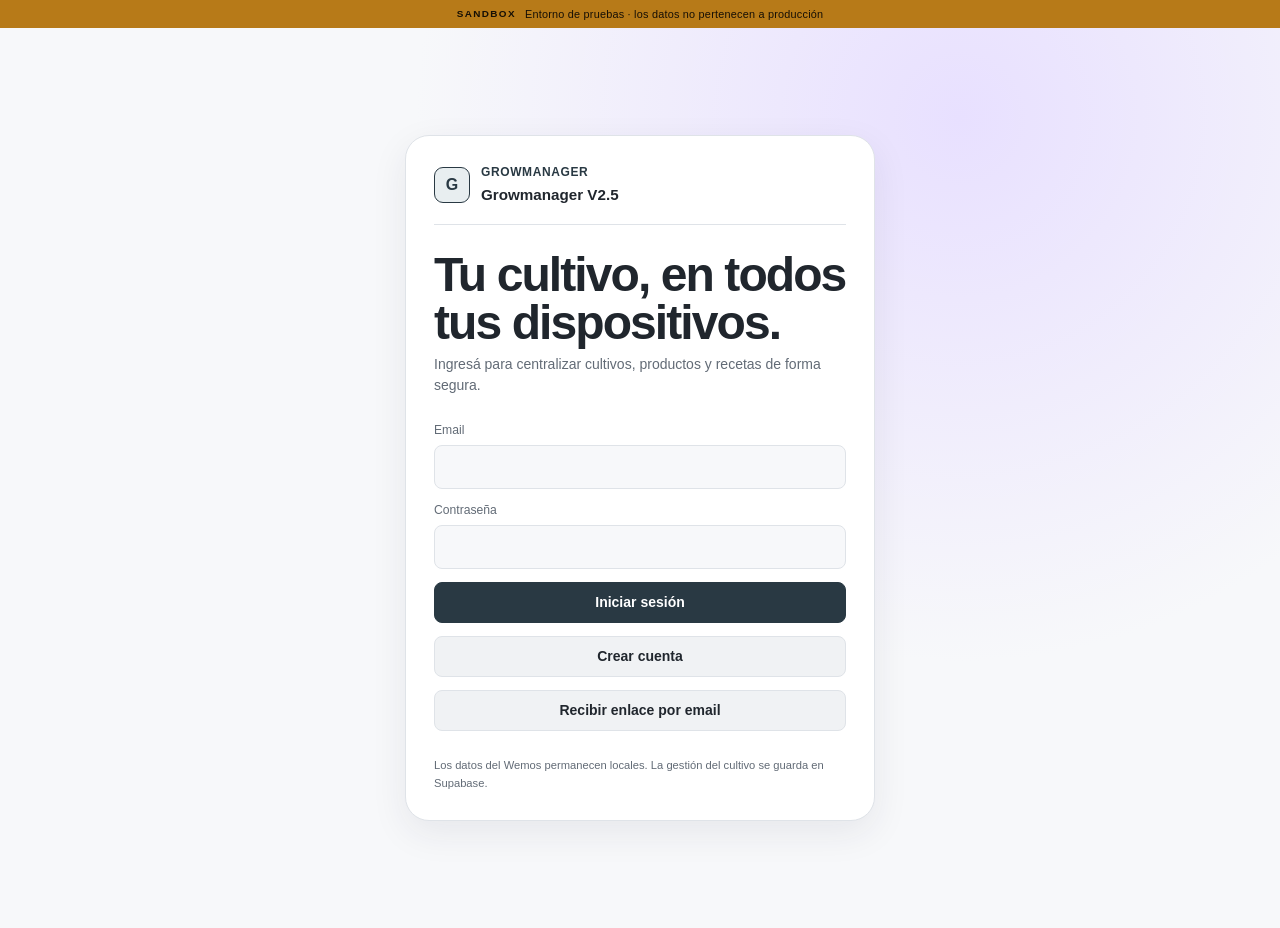
==== www/index.html @ aee85ada "Add daily registration, agenda periods and contextual history in sandbox" ====
<!doctype html>
<html lang="es">
<head>
<meta charset="UTF-8">
<meta name="viewport" content="width=device-width,initial-scale=1,viewport-fit=cover">
<meta name="theme-color" content="#F6F7F8">
<meta name="mobile-web-app-capable" content="yes">
<meta name="apple-mobile-web-app-capable" content="yes">
<link rel="manifest" href="manifest.webmanifest?v=20260928-app2">
<link rel="apple-touch-icon" href="assets/grow-agent-orb.png">
<title>Growmanager Sandbox · Pruebas</title>
<script src="sandbox-storage.js?v=1"></script>
<script>document.documentElement.dataset.theme=localStorage.getItem("growmanager.theme")||"light"</script>
<link rel="stylesheet" href="style.css?v=20260929-sandbox-ux1">
<link rel="stylesheet" href="ui-foundations.css?v=20260930-phase2">
</head>
<body>
<div class="sandbox-banner" role="status"><strong>SANDBOX</strong><span>Entorno de pruebas · los datos no pertenecen a producción</span></div>
<section id="authGate" class="auth-gate">
<div class="auth-card">
<div class="brand auth-brand">
<div class="brand-mark">G</div>
<div>
<p class="eyebrow">GROWMANAGER</p>
<h1>Growmanager V2.5</h1>
</div>
</div>
<div>
<h2>Tu cultivo, en todos tus dispositivos.</h2>
<p class="subtle">Ingresá para centralizar cultivos, productos y recetas de forma segura.</p>
</div>
<div id="authMessage" class="message">
</div>
<form id="authForm" class="auth-form">
<label>Email<input name="email" type="email" autocomplete="email" required>
</label>
<label>Contraseña<input name="password" type="password" minlength="6" autocomplete="current-password" required>
</label>
<button class="primary-button" type="submit" data-auth-action="login">Iniciar sesión</button>
<button class="secondary-button" type="submit" data-auth-action="register">Crear cuenta</button>
<button class="secondary-button" type="submit" formnovalidate data-auth-action="magic">Recibir enlace por email</button>
</form>
<p class="auth-note">Los datos del Wemos permanecen locales. La gestión del cultivo se guarda en Supabase.</p>
</div>
</section>
<div id="appLayout" class="app-layout" hidden>
<aside class="sidebar">
<div class="brand">
<div class="brand-mark">G</div>
<div>
<p class="eyebrow">GROWMANAGER</p>
<h1 id="brandName">Proyecto</h1>
</div>
</div>
<nav class="main-nav" aria-label="Secciones">
<p class="nav-separator">Tu cultivo</p>
<button class="nav-item active" data-view="dashboard">⌂ Hoy</button>
<button class="nav-item" data-view="cultivation">✦ Cultivos</button>
<button class="nav-item" data-view="agenda">▣ Agenda</button>
<button class="nav-item" data-view="recipes">◇ Recetas e insumos</button>
<button class="nav-item" data-view="operations">≡ Bitácora</button>
<button class="nav-item" data-view="assistant">✦ Asistente IA</button>
<p class="nav-separator">Dispositivos</p>
<button class="nav-item" data-view="control">◉ Control</button>
<p class="nav-separator">Proyecto</p>
<button id="openProjectHubNav" class="nav-item" type="button">◇ Mis proyectos</button>
<button class="nav-item" data-view="team">◎ Proyectos y miembros</button>
</nav>
<div id="cloudAccount" class="cloud-account" hidden>
<label class="workspace-picker">Proyecto<select id="workspaceSelect" aria-label="Proyecto activo">
</select>
<small id="workspaceRole">
</small>
</label>
<button id="openProjectHub" class="secondary-button compact project-hub-button" type="button">Ver mis proyectos</button>
<span id="cloudSyncStatus" class="cloud-sync">Nube conectada</span>
<small id="cloudEmail">
</small>
<div>
<button id="themeToggle" class="icon-button theme-toggle" type="button" aria-label="Activar tema claro" title="Cambiar tema">☀</button>
<button id="cloudRefresh" class="text-button" type="button">Actualizar</button>
<button id="signOutButton" class="text-button" type="button">Salir</button>
</div>
</div>
<div id="connectionBadge" class="status-badge">
<span class="status-dot">
</span>
<span id="connectionText">Conectando…</span>
</div>
</aside>
<div class="content-shell">
<header class="mobile-header">
<div class="brand">
<div class="brand-mark">G</div>
<div>
<strong id="mobileBrandName">Growmanager</strong>
<small id="mobileCloudStatus" class="mobile-cloud">Nube conectada</small>
</div>
</div>
<button id="themeToggleMobile" class="icon-button theme-mobile" type="button" aria-label="Cambiar tema">☀</button>
<div id="mobileStatus" class="mini-status">
<span class="status-dot">
</span>
<span>Conectando</span>
</div>
</header>
<div class="mobile-project-bar"><label>Proyecto<select id="mobileWorkspaceSelect" aria-label="Proyecto activo"></select></label><button id="mobileCloudRefresh" class="icon-button" type="button" aria-label="Actualizar proyectos" title="Actualizar">↻</button><button id="mobileSignOutButton" class="icon-button" type="button" aria-label="Cerrar sesión" title="Salir">↪</button></div>
<main>
<section class="view active today-view" data-view-panel="dashboard">
<div class="page-heading today-heading"><div><p id="dashboardProjectName" class="project-subtitle">Proyecto</p><h2>Hoy</h2><p id="todayDate" class="subtle"></p></div><button class="primary-button" type="button" data-open-register>+ Registrar</button></div>
<button id="customizeDashboard" class="text-button" type="button">Personalizar Hoy</button>
<div id="todayLoadMessage" class="message" role="status"></div>
<section id="todayAttention" class="today-attention" aria-label="Requiere atención" hidden></section>
<section id="appUpdatePanel" class="panel app-update-panel" hidden><div class="app-update-icon">↥</div><div><strong id="appUpdateTitle">Actualización disponible</strong><p id="appUpdateText">Hay una nueva versión de Growmanager.</p></div><button id="downloadAppUpdate" class="primary-button compact" type="button">Actualizar app</button></section><div id="appUpdateMessage" class="message"></div>
<div class="today-layout">
<section class="today-section today-next" data-dashboard-widget="agenda"><div class="section-heading"><h3>Próximo</h3><button class="text-button" data-view="agenda">Ver agenda →</button></div><div id="dashboardAgenda" class="today-list"><p class="field-help">Cargando próximos eventos…</p></div></section>
<section class="today-section today-crops" data-dashboard-widget="cultivations"><div class="section-heading"><h3>Cultivos y tandas</h3><button class="text-button" data-view="cultivation">Ver todos →</button></div><div id="dashboardCultivations" class="today-crop-list"><p class="field-help">Cargando tandas…</p></div></section>
<section class="today-section today-environment" data-dashboard-widget="environment"><div class="section-heading"><h3>Ambiente</h3><button class="text-button" data-view="control">Ver dispositivo →</button></div><p id="todayEnvironmentStatus" class="subtle">Buscando el dispositivo local…</p><div class="metrics-grid">
<button class="metric-card metric-history-button temperature" type="button" data-environment-metric="temperature" aria-label="Ver histórico de temperatura de las últimas 24 horas"><div class="metric-icon">°</div><div><span>Temperatura</span><strong id="temperature">—</strong><small>°C</small></div></button>
<button class="metric-card metric-history-button humidity" type="button" data-environment-metric="humidity" aria-label="Ver histórico de humedad de las últimas 24 horas"><div class="metric-icon">%</div><div><span>Humedad</span><strong id="humidity">—</strong><small>%</small></div></button></div><p class="field-help">Tocá una lectura para ver las últimas 24 horas.</p></section>
<section class="today-section today-recent" data-dashboard-widget="recent"><div class="section-heading"><h3>Actividad reciente</h3><button class="text-button" data-view="operations">Ver bitácora →</button></div><div id="todayRecent" class="today-list"><p class="field-help">Cargando actividad…</p></div></section>
<section id="dashboardSystemsPanel" class="today-section today-systems" data-dashboard-widget="systems"><div class="section-heading"><h3>Sistemas</h3><button class="text-button" data-view="control">Ver control →</button></div><div id="dashboardRelays" class="dashboard-systems"></div></section>
</div>
<details class="panel dashboard-collapse today-device-detail" data-dashboard-widget="telemetry"><summary><span><strong>Detalles del dispositivo y energía</strong><small>Conexión, diagnóstico y consumo estimado</small></span><span class="collapse-hint">Mostrar</span></summary><div class="collapse-body">
<p id="deviceSummary" class="subtle">Esperando datos del dispositivo local.</p><div class="last-update"><span>Última actualización</span><strong id="lastUpdate">Nunca</strong><small id="offlineSince"></small></div><p class="field-help">Firmware <span id="firmwareVersion">—</span></p>
<section id="sensorRecoveryPanel" class="sensor-recovery panel" hidden><div><strong id="sensorRecoveryTitle">El sensor no está respondiendo</strong><p id="sensorRecoveryText">Podés reiniciar el Wemos sin borrar su configuración.</p></div><button id="sensorRecoveryRestart" class="secondary-button" type="button" data-restart-device>Reiniciar Wemos</button></section>
<div class="device-grid"><div class="detail"><span>Hora del Wemos</span><strong id="deviceTime">—:—</strong><small id="timeSync">Sin datos</small></div><div class="detail"><span>Dirección IP</span><strong id="deviceIp">—</strong></div><div class="detail"><span>Señal Wi-Fi</span><strong id="rssi">—</strong><small id="signalQuality"></small></div><div class="detail"><span>Tiempo activo</span><strong id="uptime">—</strong></div><div class="detail"><span>Sensor de suelo</span><strong id="soilStatus">Deshabilitado</strong></div></div>
<div class="energy-compact-grid" data-dashboard-widget="energy"><div><span>Actual</span><strong id="dashPower">0 W</strong></div><div><span>Hoy</span><strong id="dashToday">0,00 kWh</strong></div><div><span>Costo hoy</span><strong id="dashCost">$ 0</strong></div></div><button class="text-button" data-view="energy">Ver detalle de energía →</button></div></details>
<dialog id="dashboardCustomizerDialog" class="app-dialog"><form method="dialog" class="dialog-form dashboard-customizer-form"><div class="dialog-heading"><div><p class="eyebrow">TU INICIO</p><h3>Elegí qué querés ver</h3></div><button class="icon-button" value="cancel" aria-label="Cerrar">×</button></div><p class="form-intro">Podés ocultar paneles para dejar a mano solo la información que usás.</p><div id="dashboardWidgetChoices" class="dashboard-widget-choices"></div><div class="form-actions split"><button id="dashboardRestoreDefaults" class="text-button" type="button">Restaurar</button><button class="primary-button" value="default">Listo</button></div></form></dialog>
</section>
<section class="view" data-view-panel="lot"><button class="text-button" data-view="cultivation">← Cultivos</button><div id="lotContextRoot"></div></section>
<section class="view" data-view-panel="cultivation">
<div class="page-heading">
<div>
<p class="eyebrow">GESTIÓN LOCAL-FIRST</p>
<h2>Cultivos</h2>
<p class="subtle">Tus cultivos, espacios y tandas en un mismo lugar.</p>
</div>
<nav class="hub-switch" aria-label="Universo cultivo"><button class="active" data-view="cultivation">Cultivos y lotes</button><button data-view="recipes">Recetas e insumos</button></nav>
</div>
<div id="cultivationRoot">
</div>
</section>
<section class="view" data-view-panel="agenda">
<div class="page-heading"><div><p class="eyebrow">PLANIFICACIÓN COLABORATIVA</p><h2>Agenda</h2><p class="subtle">Eventos y evolución nutricional sobre las fechas reales del cultivo.</p></div><button id="openAgendaEvent" class="primary-button" type="button">Nuevo evento</button></div>
<div id="agendaMessage" class="message"></div>
<nav class="agenda-face-switch" aria-label="Universo agenda"><button class="active" type="button" data-agenda-face="events">Calendario</button><button type="button" data-agenda-face="nutrition">Nutrición</button><button type="button" data-view="operations">Bitácora</button></nav>
<div class="agenda-book">
<section class="agenda-face active" data-agenda-face-panel="events">
<nav class="context-tabs" aria-label="Período de agenda"><button data-agenda-period="day">Hoy</button><button data-agenda-period="week">Semana</button><button class="active" data-agenda-period="month">Mes</button></nav><div id="agendaPeriodList" hidden></div>
<section id="agendaNotifications" class="panel agenda-notifications" hidden><div><strong id="agendaNotificationCount">0 asignaciones nuevas</strong><p id="agendaNotificationText"></p></div><button id="readAgendaNotifications" class="secondary-button compact" type="button">Marcar leídas</button></section>
<section class="panel agenda-toolbar"><div class="agenda-filters"><label>Cultivo o lote<select id="agendaRelation"><option value="all">Todos</option></select></label><label>Vista<select id="agendaScope"><option value="all">Todos</option><option value="mine">Asignadas a mí</option></select></label><label>Estado<select id="agendaState"><option value="active">Activos</option><option value="archived">Archivados</option></select></label></div></section>
<details class="panel agenda-upcoming"><summary><span><span class="eyebrow">EVENTOS</span><strong id="agendaListTitle">Próximos eventos</strong></span><span class="collapse-hint">Mostrar</span></summary><div id="agendaList" class="agenda-list collapse-body"></div></details>
<div class="agenda-layout"><section class="panel agenda-calendar-panel"><div class="agenda-calendar-heading"><div class="agenda-month-nav"><button id="agendaPrevMonth" class="secondary-button compact" type="button" aria-label="Mes anterior">‹</button><strong id="agendaMonthTitle">—</strong><button id="agendaNextMonth" class="secondary-button compact" type="button" aria-label="Mes siguiente">›</button><button id="agendaToday" class="text-button" type="button">Hoy</button></div><small>Los inicios se toman de las fechas definidas en Cultivo.</small></div><div class="agenda-week"><span>Lun</span><span>Mar</span><span>Mié</span><span>Jue</span><span>Vie</span><span>Sáb</span><span>Dom</span></div><div id="agendaCalendar" class="agenda-calendar"></div></section></div>
</section>
<section class="agenda-face" data-agenda-face-panel="nutrition"><div id="nutritionCalendarRoot"></div></section>
</div>
</section>
<section class="view" data-view-panel="recipes">
<div class="page-heading">
<div>
<p class="eyebrow">INSUMOS Y DOSIS</p>
<h2>Sustratos e insumos</h2>
<p class="subtle">Primero cargá los insumos; después combinalos en una receta de sustrato.</p>
</div>
</div>
<nav class="hub-switch" aria-label="Universo cultivo"><button data-view="cultivation">Cultivos y lotes</button><button class="active" data-view="recipes">Recetas e insumos</button></nav>
<div class="module-tabs" role="tablist">
<button class="module-tab active" data-recipe-tab="products">1 · Insumos</button>
<button class="module-tab" data-recipe-tab="recipes">2 · Recetas de sustrato</button>
</div>
<section id="productsRoot" class="module-panel active" data-recipe-panel="products">
</section>
<section id="recipeListRoot" class="module-panel" data-recipe-panel="recipes">
</section>
</section>
<section class="view" data-view-panel="assistant">
<div class="page-heading"><div><p class="eyebrow">GEMINI · ASISTENCIA SEGURA</p><h2>Asistente del cultivo</h2><p class="subtle">Consultá el proyecto activo y prepará registros sin perder el control.</p></div></div>
<div id="assistantMessage" class="message"></div>
<section class="panel assistant-panel">
<div id="assistantConversation" class="assistant-conversation" aria-live="polite"><article class="assistant-bubble assistant"><strong>Growmanager IA</strong><p>Puedo consultar cultivos, productos, recetas y agenda. Las modificaciones siempre necesitan tu confirmación.</p></article></div>
<div id="assistantProposal" class="assistant-proposal" hidden></div>
<form id="assistantForm" class="assistant-form"><label for="assistantInput">Mensaje</label><textarea id="assistantInput" name="message" rows="3" maxlength="2000" placeholder="Ej. ¿Qué riegos tengo pendientes esta semana?" required></textarea><div class="assistant-form-actions"><span>Gemini necesita Internet. No controla el Wemos.</span><button class="primary-button" type="submit">Enviar</button></div></form>
</section>
</section>
<section class="view" data-view-panel="team">
<div class="page-heading">
<div>
<p class="eyebrow">COLABORACIÓN SEGURA</p>
<h2>Miembros</h2>
<p class="subtle">Administrá quién accede a cada uno de tus proyectos y con qué permisos.</p>
</div>
</div>
<div id="teamMessage" class="message">
</div>
<section class="panel team-summary">
<div>
<span>Cultivo seleccionado</span>
<h3 id="teamCurrentName">—</h3>
</div>
<div class="team-summary-actions"><span id="teamCurrentRole" class="tag">—</span></div>
</section>
<form id="manageWorkspaceForm" class="panel form-panel workspace-manager" data-collapsible data-collapse-key="team-project-admin">
<div class="section-heading"><div><p class="eyebrow">ADMINISTRACIÓN</p><h3>Editar o eliminar cultivo</h3></div></div>
<label>Cultivo<select name="workspaceId" id="manageWorkspaceSelect" required></select></label>
<label>Nombre<input name="name" maxlength="60" required></label>
<p class="field-help">Solo aparecen los cultivos en los que sos Administrador.</p>
<div class="form-actions split"><button id="deleteWorkspaceButton" class="danger-button" type="button">Eliminar cultivo</button><button class="primary-button" type="submit">Guardar nombre</button></div>
</form>
<div class="team-grid">
<form id="inviteMemberForm" class="panel form-panel" data-collapsible data-collapse-key="team-invite" data-default-open="true">
<div class="section-heading">
<div>
<p class="eyebrow">INVITACIÓN</p>
<h3>Sumar una persona</h3>
</div>
</div>
<label>Cultivo<select name="workspaceId" id="inviteWorkspaceSelect" required></select></label>
<label>Email<input name="email" type="email" required>
</label>
<label>Rol<select name="role">
<option value="editor">Editor</option>
<option value="viewer">Lector</option>
</select>
</label>
<div class="form-actions">
<button class="primary-button" type="submit">Crear invitación</button>
</div>
</form>
</div>
<p id="ownerOnlyNote" class="field-help" hidden>Solo el administrador puede invitar integrantes.</p>
<section class="panel" data-collapsible data-collapse-key="team-members" data-default-open="true">
<div class="section-heading">
<div>
<p class="eyebrow">ACCESOS GLOBALES</p>
<h3>Personas y proyectos</h3>
</div>
</div>
<p class="field-help">Esta lista reúne todos los proyectos donde sos Administrador. Podés cambiar el rol o quitar un acceso individualmente.</p>
<div id="membersList" class="member-list">
</div>
</section>
<section class="panel" data-collapsible data-collapse-key="team-invitations">
<div class="section-heading">
<div>
<p class="eyebrow">PENDIENTES</p>
<h3>Invitaciones</h3>
</div>
</div>
<div id="invitationList" class="member-list">
</div>
</section>
<section id="platformAdminPanel" class="panel" hidden data-collapsible data-collapse-key="team-platform-admin">
<div class="section-heading"><div><p class="eyebrow">ADMINISTRACIÓN GENERAL</p><h3>Usuarios de GrowManager</h3></div><span id="platformUserCount" class="tag">0 usuarios</span></div>
<p class="field-help">Vista exclusiva del administrador general. Muestra registros y cantidad de proyectos, sin exponer contraseñas ni contenido privado.</p>
<div id="platformUsersList" class="member-list"></div>
<div class="section-heading admin-projects-heading"><div><p class="eyebrow">PANORAMA DE PROYECTOS</p><h3>Todos los proyectos</h3></div><span id="platformProjectCount" class="tag">0 proyectos</span></div>
<div id="platformProjectsList" class="member-list"></div>
<form id="demoProjectForm" class="demo-project-form"><label>Copiar proyecto privado como muestra<select id="demoSourceWorkspace" name="sourceWorkspaceId" required></select></label><label>Nombre público<input name="name" value="GrowManager · Proyecto de muestra" maxlength="80" required></label><button class="secondary-button" type="submit">Crear nueva copia demo</button></form>
</section>
</section>
<section id="operationsView" class="view" data-view-panel="operations"><div class="page-heading"><div><p class="eyebrow">TRAZABILIDAD DEL CULTIVO</p><h2>Bitácora</h2><p class="subtle">Todo lo realizado: riegos, podas, trasplantes, observaciones, incidentes y cambios del sistema.</p></div><button id="newOperationButton" class="primary-button" type="button">+ Nuevo registro</button></div><nav class="agenda-face-switch" aria-label="Universo agenda"><button type="button" data-view="agenda">Calendario</button><button class="active" type="button">Bitácora</button></nav><div id="operationsMessage" class="message"></div><section id="operationSummary" class="journal-summary"></section><section class="panel journal-panel" data-collapsible data-collapse-key="journal-records" data-default-open="true"><div class="section-heading"><div><p class="eyebrow">HISTORIAL</p><h3>Registros del cultivo</h3></div></div><div class="journal-toolbar"><label>Tipo<select id="operationFilter"><option value="all">Todo</option><option value="irrigation">Riegos</option><option value="activity">Actividades</option><option value="incident">Incidentes</option><option value="system">Sistema</option><option value="alerts">Alertas activas</option></select></label><label>Cultivo o lote<select id="operationRelation"><option value="all">Todos</option></select></label><label>Período<select id="operationPeriod"><option value="30">Últimos 30 días</option><option value="90">Últimos 90 días</option><option value="all">Todo el ciclo</option></select></label><input id="operationSearch" type="search" placeholder="Buscar poda, riego, receta…" aria-label="Buscar en la bitácora"></div><div id="operationList" class="operation-list"></div></section></section>
<section class="view" data-view-panel="control">
<div class="page-heading">
<div>
<p class="eyebrow">4 CANALES</p>
<h2>Control</h2>
<p class="subtle">Operación manual y configuración del sistema Arduino.</p>
</div>
</div>
<nav class="control-shortcuts" aria-label="Configuración Arduino">
<button class="secondary-button alert-shortcut" data-view="operations">Bitácora y alertas <span id="operationAlertCount">0</span></button>
<button class="secondary-button" data-view="energy">Energía</button>
<button class="secondary-button" data-view="automation">Automatización</button>
<button class="secondary-button" data-view="hardware">Hardware</button>
<button class="secondary-button" data-view="connection">Conexión</button>
</nav>
<div id="controlMessage" class="message">
</div>
<div id="controlRelays" class="control-grid">
</div>
</section>
<section class="view" data-view-panel="energy">
<div class="page-heading">
<div>
<p class="eyebrow">ESTIMACIÓN LOCAL</p>
<h2>Energía</h2>
<p class="subtle">Potencia nominal y tiempo de encendido de los relays.</p>
</div>
</div>
<div id="energyMessage" class="message">
</div>
<div class="energy-summary">
<article class="metric-card">
<div>
<span>Potencia instantánea</span>
<strong id="energyPowerW">0 W</strong>
<small id="energyPowerKw">0,000 kW</small>
</div>
</article>
<article class="metric-card">
<div>
<span>Consumo estimado hoy</span>
<strong id="energyToday">0,00</strong>
<small>kWh</small>
</div>
</article>
<article class="metric-card">
<div>
<span>Consumo estimado este mes</span>
<strong id="energyMonth">0,00</strong>
<small>kWh</small>
</div>
</article>
<article class="metric-card">
<div>
<span>Costo estimado hoy</span>
<strong id="energyCostToday">$ 0</strong>
</div>
</article>
<article class="metric-card">
<div>
<span>Costo estimado este mes</span>
<strong id="energyCostMonth">$ 0</strong>
</div>
</article>
</div>
<section class="panel" data-collapsible data-collapse-key="energy-relays" data-default-open="true">
<div class="section-heading">
<div>
<p class="eyebrow">SALIDAS</p>
<h3>Detalle eléctrico</h3>
</div>
</div>
<div id="energyRelays" class="energy-relays">
</div>
</section>
<form id="energyForm" class="panel form-panel" data-collapsible data-collapse-key="energy-settings">
<div class="section-heading">
<div>
<p class="eyebrow">CONFIGURACIÓN LOCAL</p>
<h3>Dispositivos y tarifa</h3>
</div>
</div>
<label class="tariff-field">Costo estimado por kWh (ARS)<input id="energyTariff" name="tariff" type="number" min="0" step="0.01" inputmode="decimal" required>
</label>
<p class="field-help">Estimación configurable basada en el costo efectivo de tu factura.</p>
<div id="energyConfigFields" class="energy-config-grid">
</div>
<div class="form-actions">
<button class="primary-button" type="submit">Guardar configuración</button>
</div>
</form>
<section class="panel energy-note" data-collapsible data-collapse-key="energy-method">
<div class="section-heading"><div><p class="eyebrow">CÓMO SE CALCULA</p><h3>Metodología</h3></div></div>
<p>El cálculo se basa en la potencia nominal configurada para cada dispositivo y en el tiempo que cada relay permanece encendido. No reemplaza un medidor eléctrico.</p>
</section>
<section class="panel danger-zone" data-collapsible data-collapse-key="energy-reset">
<div data-collapse-header>
<h3>Borrar histórico de consumo</h3>
<p>Elimina los eventos guardados, pero conserva dispositivos y tarifa.</p>
</div>
<button id="requestEnergyReset" class="danger-button" type="button">Borrar histórico</button>
<div id="resetConfirm" class="reset-confirm" hidden>
<p>¿Confirmás que querés borrar todo el histórico local?</p>
<div>
<button id="cancelEnergyReset" class="secondary-button" type="button">Cancelar</button>
<button id="confirmEnergyReset" class="danger-button" type="button">Sí, borrar</button>
</div>
</div>
</section>
</section>
<section class="view" data-view-panel="automation">
<div class="page-heading">
<div>
<p class="eyebrow">REGLAS DEL WEMOS</p>
<h2>Automatización</h2>
<p class="subtle">Los valores se guardan en el dispositivo.</p>
</div>
</div>
<div id="automationMessage" class="message">
</div>
<form id="automationForm" class="form-stack" novalidate>
<section class="panel form-panel" data-collapsible data-collapse-key="automation-light" data-default-open="true">
<div class="section-heading">
<div>
<p class="eyebrow">ILUMINACIÓN</p>
<h3>Horario de luz</h3>
</div>
</div>
<div class="form-grid three">
<label>Hora de inicio<input name="hora" type="number" min="0" max="23" required>
</label>
<label>Minuto de inicio<input name="min" type="number" min="0" max="59" required>
</label>
<label>Duración (horas)<input name="dur" type="number" min="1" max="24" required>
</label>
</div>
<label class="transition-toggle"><input name="extendedTransition" type="checkbox" value="1"><span><strong>Transición extendida</strong><small>Mantiene la luz encendida hasta el nuevo apagado. Si está apagada, espera el nuevo horario de inicio.</small></span></label>
<p id="lightTransitionStatus" class="field-help"></p>
</section>
<section class="panel form-panel" data-collapsible data-collapse-key="automation-temperature">
<div class="section-heading">
<div>
<p class="eyebrow">TEMPERATURA</p>
<h3>Rango automático</h3>
</div>
</div>
<div class="form-grid two">
<label>Mínima (°C)<input name="tmin" type="number" step="0.1" required>
</label>
<label>Máxima (°C)<input name="tmax" type="number" step="0.1" required>
</label>
</div>
</section>
<section class="panel form-panel" data-collapsible data-collapse-key="automation-ventilation">
<div class="section-heading"><div><p class="eyebrow">VENTILACIÓN</p><h3>Control del cooler</h3></div></div>
<div class="form-grid two">
<label>Modo<select name="ventMode"><option value="interval">Solo intervalos</option><option value="temperature">Solo temperatura</option><option value="combined">Intervalos + emergencia</option></select></label>
<label>Intervalo (minutos)<input name="ventInterval" type="number" min="1" max="1440" step="1" required></label>
<label>Duración por intervalo (minutos)<input name="ventDuration" type="number" min="1" max="60" step="1" required></label>
<label>Duración de emergencia (minutos)<input name="ventEmergencyDuration" type="number" min="1" max="10" step="1" required></label>
</div>
<p class="field-help ventilation-help">En modo combinado mantiene la renovación periódica y, si supera la máxima, activa un pulso de emergencia. El calefactor se apaga por su propia regla.</p>
</section>
<div class="form-actions">
<button class="primary-button" type="submit">Guardar automatización</button>
</div>
</form>
</section>
<section class="view" data-view-panel="hardware">
<div class="page-heading">
<div>
<p class="eyebrow">ASIGNACIÓN DE PINES</p>
<h2>Hardware</h2>
<p class="subtle">Una salida física por dispositivo.</p>
</div>
</div>
<div id="hardwareMessage" class="message">
</div>
<form id="hardwareForm" class="panel form-panel" novalidate data-collapsible data-collapse-key="hardware-pins" data-default-open="true">
<div class="section-heading"><div><p class="eyebrow">SALIDAS</p><h3>Asignación de dispositivos</h3></div></div>
<div id="hardwareFields" class="hardware-grid">
</div>
<div class="soil-row">
<div>
<span>Sensor de suelo</span>
<strong>A0</strong>
</div>
<span class="tag muted">Deshabilitado · No configurable</span>
</div>
<div class="form-actions">
<button class="primary-button" type="submit">Guardar asignación</button>
</div>
</form>
<section class="panel" data-collapsible data-collapse-key="hardware-dht"><div class="section-heading"><div><p class="eyebrow">DIAGNÓSTICO DHT</p><h3>Salud del sensor ambiental</h3></div></div><div id="dhtDiagnostics" class="sensor-diagnostics"><p class="field-help">Cargando diagnóstico del sensor…</p></div><div id="dhtDiagnosticLog" class="sensor-diagnostic-log"></div></section>
</section>
<section class="view" data-view-panel="connection">
<div class="page-heading">
<div>
<p class="eyebrow">RED LOCAL</p>
<h2>Conexión</h2>
<p class="subtle">Datos guardados solamente en este navegador.</p>
</div>
</div>
<div id="connectionMessage" class="message">
</div>
<form id="connectionForm" class="panel form-panel narrow" novalidate data-collapsible data-collapse-key="connection-device" data-default-open="true">
<div class="section-heading"><div><p class="eyebrow">DISPOSITIVO</p><h3>Dirección local</h3></div></div>
<label>Nombre amigable<input id="deviceName" name="deviceName" type="text" maxlength="40" required>
</label>
<label>IP o hostname<input id="deviceAddress" name="deviceAddress" type="text" autocomplete="off" spellcheck="false" required>
</label>
<p class="field-help">Podés usar una dirección IPv4 o un nombre mDNS disponible en tu red.</p>
<div class="form-actions split">
<button id="restoreConnection" class="secondary-button" type="button">Restaurar predeterminado</button>
<button id="testConnection" class="primary-button" type="submit">Guardar y probar</button>
</div>
</form>
<section class="panel device-restart-panel" data-collapsible data-collapse-key="connection-restart"><div data-collapse-header><p class="eyebrow">RECUPERACIÓN</p><h3>Reiniciar dispositivo</h3><p>Reinicia el Wemos sin borrar horarios, pines ni automatizaciones guardadas.</p></div><button class="danger-button" type="button" data-restart-device>Reiniciar Wemos</button></section>
</section>
</main>
<footer>
<span>Growmanager · V2.5</span>
<span>Supabase + control Wemos local</span>
</footer>
</div>
<nav class="bottom-nav" aria-label="Navegación principal">
<button class="nav-item active" data-view="dashboard"><span data-ui-icon="home"></span><small>Hoy</small></button>
<button class="nav-item" data-view="cultivation"><span data-ui-icon="leaf"></span><small>Cultivos</small></button>
<button class="nav-item nav-register" type="button" data-open-register aria-label="Registrar"><span data-ui-icon="plus"></span><small>Registrar</small></button>
<button class="nav-item" data-view="agenda"><span data-ui-icon="calendar"></span><small>Agenda</small></button>
<button id="mobileMoreButton" class="nav-item" type="button" aria-expanded="false" aria-controls="mobileMoreMenu"><span data-ui-icon="menu"></span><small>Más</small></button>
</nav>
<div id="mobileMoreMenu" class="mobile-more-menu" hidden aria-label="Más herramientas">
<div><strong>Más herramientas</strong><button id="closeMobileMore" class="icon-button" type="button" aria-label="Cerrar menú">×</button></div>
<button data-view="assistant"><span data-ui-icon="spark"></span><b>Asistente IA</b><small>Consultar y preparar acciones</small></button>
<button data-view="recipes"><span data-ui-icon="book"></span><b>Recetas e insumos</b><small>Fórmulas y productos</small></button>
<button data-view="operations"><span data-ui-icon="history"></span><b>Bitácora</b><small>Todo lo realizado</small></button>
<button data-view="control"><span data-ui-icon="sliders"></span><b>Control y dispositivos</b><small>Ambiente y configuración avanzada</small></button>
<button id="openProjectHubMobile" type="button"><span data-ui-icon="folder"></span><b>Mis proyectos</b><small>Cambiar, crear o explorar demo</small></button>
<button data-view="team"><span data-ui-icon="users"></span><b>Proyectos y miembros</b><small>Accesos y administración</small></button>
</div>
<dialog id="quickRegisterDialog" class="app-dialog"><div class="dialog-form"><div class="dialog-heading"><div><h3>¿Qué querés hacer?</h3><p class="subtle">¿Qué hiciste? Elegí una tarea para registrarla.</p></div><button class="icon-button" value="cancel" type="button" aria-label="Cerrar">×</button></div><div class="quick-actions daily-type-grid"><button class="secondary-button" data-daily-type="irrigation">Riego</button><button class="secondary-button" data-daily-type="pruning">Poda</button><button class="secondary-button" data-daily-type="transplant">Trasplante</button><button class="secondary-button" data-daily-type="measurement">Medición</button><button class="secondary-button" data-daily-type="application">Aplicación</button><button class="secondary-button" data-daily-type="observation">Observación</button><button class="secondary-button" data-daily-type="incident">Incidente</button><button class="secondary-button" data-daily-type="stage_change">Cambio de etapa</button><button class="secondary-button" data-existing-action="event"><span data-ui-icon="calendar"></span><span><strong>Planificar un evento</strong><small>Abrir el calendario actual</small></span></button><button class="secondary-button" data-existing-action="assistant"><span data-ui-icon="spark"></span><span><strong>Escribir o dictar al asistente</strong><small>Revisar su propuesta antes de guardar</small></span></button></div><p id="registerRoleNote" class="field-help"></p></div></dialog>
<dialog id="restartDeviceDialog" class="app-dialog"><div class="dialog-form"><div class="dialog-heading"><div><p class="eyebrow">REINICIO SEGURO</p><h3>¿Reiniciar el Wemos?</h3></div><button id="closeRestartDevice" class="icon-button" type="button">×</button></div><p class="dialog-copy">El dispositivo dejará de responder durante algunos segundos. La configuración guardada se conservará.</p><div class="form-actions split"><button id="cancelRestartDevice" class="secondary-button" type="button">Cancelar</button><button id="confirmRestartDevice" class="danger-button" type="button">Sí, reiniciar</button></div></div></dialog>
</div>
<button id="voiceAssistantButton" class="voice-fab" type="button" data-state="idle" aria-label="Abrir asistente" title="Arrastrá para mover · Tocá para abrir"><img src="assets/grow-agent-orb.png" alt="" draggable="false"><small id="voiceAssistantStatus"></small></button>
<dialog id="projectHubDialog" class="app-dialog wide-dialog"><div class="dialog-form"><div class="dialog-heading"><div><p class="eyebrow">TUS ESPACIOS</p><h3>Elegí un proyecto</h3><p class="subtle">Solo aparecen los proyectos a los que tenés acceso.</p></div><button class="icon-button" type="button" value="cancel" aria-label="Cerrar">×</button></div><div id="projectHubList" class="project-hub-list"></div><section class="theme-accent-picker"><div><strong>Color de la interfaz</strong><small>Se aplica en tema claro y oscuro. El proyecto demo usa su color exclusivo.</small></div><div id="themeAccentOptions"><button type="button" data-accent="violet" aria-label="Violeta"></button><button type="button" data-accent="blue" aria-label="Azul"></button><button type="button" data-accent="teal" aria-label="Turquesa"></button><button type="button" data-accent="green" aria-label="Verde"></button><button type="button" data-accent="orange" aria-label="Naranja"></button></div></section><div class="project-app-tools"><div><strong>Aplicación</strong><small>La versión web se actualiza sola. En Android podés buscar una nueva APK.</small></div><div><button id="installPwaButton" class="secondary-button compact" type="button" hidden>Instalar web app</button><button id="checkAppUpdateButton" class="secondary-button compact" type="button">Buscar actualización</button></div></div><div class="form-actions project-hub-actions"><button id="startTourButton" class="secondary-button" type="button">? Recorrer la aplicación</button><span></span><button id="projectHubDemo" class="secondary-button" type="button">Abrir muestra</button><button id="projectHubNew" class="primary-button" type="button">+ Nuevo proyecto</button></div></div></dialog>
<dialog id="welcomeWizardDialog" class="app-dialog onboarding-dialog"><form id="welcomeWizardForm" class="dialog-form"><div class="wizard-progress"><i class="active"></i><i></i><i></i></div><div class="dialog-heading"><div><p class="eyebrow">BIENVENIDO A GROWMANAGER</p><h3>Ya tenés un proyecto para explorar</h3></div></div><div class="welcome-demo-card"><span>◈</span><div><strong>GrowManager · Proyecto de muestra</strong><p>Te lo asignamos automáticamente en modo lectura para que veas cultivos, agenda, recetas y registros sin configurar nada. Es independiente y no da acceso a proyectos privados.</p></div></div><h4>¿Cómo querés comenzar?</h4><div class="onboarding-options welcome-options"><label><input type="radio" name="mode" value="demo" checked><span><b>Explorar la muestra</b><small>Recorré primero la herramienta y creá tu proyecto cuando quieras.</small></span></label><label><input type="radio" name="mode" value="base"><span><b>Crear proyecto base</b><small>Incluye espacios Vegetativo y Floración listos para editar.</small></span></label><label><input type="radio" name="mode" value="blank"><span><b>Crear desde cero</b><small>Comenzá con un proyecto completamente vacío.</small></span></label></div><label id="welcomeProjectName" hidden>Nombre de tu proyecto<input name="name" value="Mi cultivo" maxlength="80" required></label><div id="welcomeWizardMessage" class="message"></div><div class="form-actions split"><button id="welcomeSkipTour" class="secondary-button" type="button">Omitir guía</button><button class="primary-button" type="submit">Continuar y conocer la app</button></div></form></dialog>
<dialog id="appTourDialog" class="app-dialog tour-dialog"><div class="dialog-form"><div class="wizard-progress" id="tourProgress"></div><div class="tour-copy"><span id="tourIcon">⌂</span><div><p class="eyebrow" id="tourEyebrow">RECORRIDO</p><h3 id="tourTitle">Inicio</h3><p id="tourDescription"></p></div></div><div class="dialog-actions"><button id="tourExit" class="secondary-button" type="button">Salir de la guía</button><span></span><button id="tourPrevious" class="secondary-button" type="button">Anterior</button><button id="tourNext" class="primary-button" type="button">Siguiente</button></div></div></dialog>
<dialog id="onboardingDialog" class="app-dialog onboarding-dialog"><form id="onboardingForm" class="dialog-form"><div class="dialog-heading"><div><p class="eyebrow">PRIMEROS PASOS</p><h3>Prepará tu espacio en GrowManager</h3><p class="subtle">Podés empezar acompañado, desde cero o recorrer una demostración.</p></div><button id="closeOnboarding" class="icon-button" type="button" value="cancel" aria-label="Cerrar">×</button></div><div class="onboarding-options"><label><input type="radio" name="mode" value="base" checked><span><b>Proyecto base</b><small>Incluye un cultivo y espacios Vegetativo y Floración, listos para editar.</small></span></label><label><input type="radio" name="mode" value="blank"><span><b>Empezar de cero</b><small>Crea un proyecto vacío y te guía desde la sección Cultivo.</small></span></label><label><input type="radio" name="mode" value="demo"><span><b>Ver proyecto de muestra</b><small>Recorré datos reales anonimizados en modo lectura. Tu proyecto privado queda aislado.</small></span></label></div><label id="onboardingNameField">Nombre del proyecto<input name="name" value="Mi cultivo" maxlength="80" required></label><div id="onboardingMessage" class="message"></div><div class="form-actions"><button class="primary-button" type="submit">Continuar</button></div></form></dialog>
<dialog id="voiceAssistantDialog" class="app-dialog voice-dialog"><div class="dialog-form"><div class="dialog-heading"><div><p class="eyebrow">ASISTENTE RÁPIDO</p><h3>Escribir, dictar o planificar</h3></div><button class="icon-button" type="button" onclick="document.getElementById('voiceAssistantDialog').close()">×</button></div><label>¿Qué necesitás registrar o consultar?<textarea id="voiceTranscript" rows="4" maxlength="2000" placeholder="Ej. Hoy regué las madres con la receta vegetativa, 4 litros, pH 6.2. Mañana revisar humedad."></textarea></label><p class="field-help">Podés pegar un texto completo o dictarlo. Nada se guarda hasta que confirmes.</p><div id="voiceAssistantError" class="message error" hidden></div><section id="voiceProposal" class="assistant-proposal" hidden></section><div class="dialog-actions voice-actions"><button id="cancelVoiceAction" class="secondary-button" type="button">Cancelar</button><button id="dictateVoiceText" class="secondary-button" type="button">🎙 Dictar</button><button id="processVoiceText" class="secondary-button" type="button">Consultar IA</button><button id="confirmVoiceAction" class="primary-button" type="button" disabled>Confirmar y guardar</button></div></div></dialog>
<dialog id="dailyRecordDialog" class="app-dialog"><form id="dailyRecordForm" class="dialog-form"><div class="dialog-heading"><div><h3>Registrar lo realizado</h3><p class="subtle">Se guardará en el historial de la tanda.</p></div><button id="closeDailyRecord" class="icon-button" type="button" aria-label="Cerrar registro">×</button></div><label>Qué hiciste<select name="type"></select></label><label>Tanda<select name="lotId" required></select></label><label>Cuándo<input name="at" type="datetime-local" required></label><fieldset id="dailyWaterFields" class="form-grid two"><legend>Datos del riego (opcionales)</legend><label>Agua (L)<input name="waterLiters" type="number" min="0.001" step="0.001"></label><label>pH<input name="ph" type="number" min="0" max="14" step="0.01"></label><label>EC (mS/cm)<input name="ec" type="number" min="0" step="0.001"></label></fieldset><label>Notas<textarea name="notes" rows="3" maxlength="1200" placeholder="Qué hiciste o qué observaste"></textarea></label><p class="field-help">Si ya lo planificaste en Agenda, marcá ese evento como realizado para evitar registrarlo dos veces.</p><p id="dailyRecordMessage" role="status" class="field-help"></p><button type="submit" class="primary-button">Guardar registro</button></form></dialog>
<dialog id="operationDialog" class="app-dialog"><form id="operationForm" class="dialog-form"><div class="dialog-heading"><div><p class="eyebrow">NUEVO REGISTRO</p><h3>Actividad o incidente</h3></div><button id="closeOperationDialog" class="icon-button" type="button">×</button></div><div class="form-grid two"><label>Tipo<select name="kind"><option value="activity">Actividad</option><option value="incident">Incidente</option></select></label><label>Categoría<select name="category"><option value="general">General</option><option value="irrigation">Riego</option><option value="transplant">Trasplante</option><option value="pruning">Poda</option><option value="pests">Plagas</option><option value="fungus">Hongos</option><option value="lighting">Iluminación</option><option value="maintenance">Mantenimiento</option><option value="power">Electricidad</option></select></label><label>Cultivo<select id="operationCultivation" name="cultivationId"><option value="">General del proyecto</option></select></label><label>Lote<select id="operationLot" name="lotId"><option value="">Sin lote específico</option></select></label><label>Fecha y hora<input id="operationOccurredAt" name="occurredAt" type="datetime-local" required></label><label>Importancia<select name="severity"><option value="info">Informativa</option><option value="warning">Advertencia</option><option value="critical">Crítica</option></select></label></div><label>Título<input name="title" maxlength="120" required></label><label>Detalle<textarea name="description" maxlength="1200" rows="4"></textarea></label><div class="form-actions split"><button class="secondary-button" type="button" onclick="document.getElementById('operationDialog').close()">Cancelar</button><button class="primary-button" type="submit">Guardar en Supabase</button></div></form></dialog>
<dialog id="agendaEventDialog" class="app-dialog wide-dialog">
<form id="agendaEventForm" class="dialog-form">
<div class="dialog-heading"><div><p class="eyebrow">AGENDA</p><h3 id="agendaDialogTitle">Nuevo evento</h3></div><button id="closeAgendaEvent" class="icon-button" type="button" aria-label="Cerrar">×</button></div>
<input name="id" type="hidden"><div class="form-grid two"><label>Título<input name="title" maxlength="100" required></label><label>Categoría<select name="eventType" required><option value="irrigation">Riego</option><option value="transplant">Trasplante</option><option value="cuttings">Esquejado</option><option value="pruning">Poda</option><option value="fertilization">Fertilización</option><option value="pests">Control de plagas</option><option value="fungus">Control de hongos</option><option value="lighting">Cambio de iluminación</option><option value="cleaning">Limpieza</option><option value="harvest">Cosecha</option><option value="maintenance">Mantenimiento</option><option value="other">Otro</option></select></label><label>Inicio<input name="startsAt" type="datetime-local" required></label><label>Fin<input name="endsAt" type="datetime-local" required></label><label>Cultivo<select name="cultivationId"></select></label><label>Lote<select name="lotId"></select></label><label>Prioridad<select name="priority"><option value="low">Baja</option><option value="normal">Normal</option><option value="high">Alta</option><option value="urgent">Urgente</option></select></label><label>Estado<select name="status"><option value="pending">Pendiente</option><option value="accepted">Aceptada</option><option value="in_progress">En curso</option><option value="completed">Completada</option><option value="cancelled">Cancelada</option></select></label><label>Repetición<select name="recurrence"><option value="none">No repetir</option><option value="daily">Diaria</option><option value="weekly">Semanal</option><option value="monthly">Mensual</option></select></label></div>
<div class="form-grid two agenda-people"><label>Responsables<select name="assignees" multiple size="4"></select><small>Podés seleccionar varios.</small></label><label>Participantes<select name="participants" multiple size="4"></select><small>Miembros informados, sin responsabilidad asignada.</small></label></div><label>Descripción<textarea name="description" maxlength="1000" rows="3"></textarea></label>
<section id="agendaHistorySection" class="agenda-history" hidden><strong>Historial</strong><div id="agendaHistory"></div></section>
<div class="dialog-actions"><button id="archiveAgendaEvent" class="secondary-button" type="button" hidden>Archivar</button><button id="deleteAgendaEvent" class="danger-button" type="button" hidden>Eliminar definitivamente</button><button id="googleAgendaEvent" class="secondary-button" type="button" hidden>Google Calendar</button><span></span><button id="closeAgendaEventBottom" class="secondary-button" type="button">Cancelar</button><button class="primary-button" type="submit">Guardar evento</button></div>
</form>
</dialog>
<dialog id="environmentHistoryDialog" class="app-dialog environment-dialog">
<div class="dialog-form">
<div class="dialog-heading"><div><p class="eyebrow">AMBIENTE · ÚLTIMAS 24 HORAS</p><h3 id="environmentHistoryTitle">Temperatura y humedad</h3></div><button class="icon-button" type="button" value="cancel" aria-label="Cerrar">×</button></div>
<div id="environmentHistoryStats" class="environment-stats"></div>
<div id="environmentHistoryChart" class="environment-chart" role="img" aria-label="Gráfico histórico"></div>
<div class="environment-legend"><span class="temperature-line">Temperatura °C</span><span class="humidity-line">Humedad %</span></div>
<p id="environmentHistoryNote" class="field-help"></p>
</div>
</dialog>
<dialog id="migrationDialog" class="app-dialog migration-dialog">
<div class="dialog-form">
<div class="dialog-heading">
<div>
<p class="eyebrow">MIGRACIÓN SEGURA</p>
<h3>Datos locales encontrados</h3>
</div>
</div>
<p>Encontramos <strong data-local-count>0</strong> registros en IndexedDB. Podés importarlos a tu cuenta de Supabase. El respaldo local no se borrará.</p>
<div data-remote-warning class="migration-warning" hidden>Esta cuenta ya contiene datos remotos. Importar puede generar registros conceptualmente duplicados.</div>
<label data-confirm-import class="check-field" hidden>
<input type="checkbox" data-migration-action="confirm"> Entiendo y quiero importar igualmente</label>
<p data-migration-status class="field-help">
</p>
<div class="form-actions split">
<button class="secondary-button" data-migration-action="skip" type="button">Conservar solo remoto</button>
<button class="primary-button" data-import data-migration-action="import" type="button">Importar datos locales</button>
</div>
</div>
</dialog>
<meta name="grow-public-base" content="https://maindave.github.io/growmanager-sandbox/">
<script src="supabase-config.js?v=20260929-sandbox2"></script>
<script src="vendor/supabase.js?v=20260929-sandbox2"></script>
<script src="supabase-client.js?v=20260929-sandbox2"></script>
<script src="cultivo-models.js?v=20260929-sandbox-ux1" defer>
</script>
<script src="cultivo-db.js" defer>
</script>
<script src="cultivo-repository.js?v=20260930-phase2" defer>
</script>
<script src="cultivo-migration.js" defer>
</script>
<script src="workspaces.js?v=20260928-admin4" defer>
</script>
<script src="ui-sections.js?v=20260928-collapse1" defer></script>
<script src="dashboard-customizer.js?v=20260929-sandbox1" defer></script>
<script src="app-update.js?v=20260928-app2" defer></script>
<script src="onboarding-tour.js?v=20260930-phase2" defer></script>
<script src="agenda.js?v=20260930-phase2" defer></script>
<script src="operations.js?v=20260930-phase2" defer></script>
<script src="cultivation.js?v=20260930-phase2" defer>
</script>
<script src="products.js" defer>
</script>
<script src="recipes.js?v=20260929-sandbox-ux1" defer>
</script>
<script src="nutrition-calendar.js?v=20260924-agenda4" defer></script>
<script src="assistant.js?v=20260927-journal1" defer></script>
<script src="voice-assistant.js?v=20260927-text1" defer></script>
<script src="energy.js" defer>
</script>
<script src="environment-history.js?v=20260925-diagnostics1" defer></script>
<script src="auth.js?v=20260927-public5" defer>
</script>
<script src="daily-models.js?v=20260930-phase2" defer></script><script src="daily.js?v=20260930-phase2" defer></script>
<script src="today-models.js?v=20260930-phase2" defer></script>
<script src="today.js?v=20260930-phase2" defer></script>
<script src="app.js?v=20260930-phase2" defer>
</script>
</body>
</html>
---- www/style.css ----
:root{color-scheme:dark;--bg:#0e0c13;--surface:#17141e;--surface-secondary:#201b2a;--primary:#8b6ee8;--primary-light:#b7a4ff;--primary-soft:#241c3c;--text:#f4f1f8;--text-muted:#9b94a6;--success:#8fd3ad;--warning:#e2b968;--danger:#ed7777;--border:#302a3c;--radius:18px;--sidebar:230px}*{box-sizing:border-box}html{font-family:Inter,ui-sans-serif,-apple-system,BlinkMacSystemFont,"Segoe UI",sans-serif;background:var(--bg)}body{margin:0;min-width:320px;color:var(--text);background:radial-gradient(circle at 85% 0,#211936 0,transparent 28rem),var(--bg)}button,input,select{font:inherit}button{color:inherit;-webkit-tap-highlight-color:transparent}h1,h2,h3,p{margin:0}h1{font-size:.95rem}h2{font-size:clamp(2rem,6vw,3.8rem);letter-spacing:-.05em;line-height:1}h3{font-size:1.22rem;letter-spacing:-.025em}.eyebrow{color:var(--primary-light);font-size:.66rem;font-weight:800;letter-spacing:.14em;margin-bottom:5px}.subtle{color:var(--text-muted);margin-top:12px;font-size:.9rem}.app-layout{min-height:100vh}.sidebar{display:none}.content-shell{width:min(1180px,100%);margin:auto;padding:0 16px 92px}.mobile-header{height:68px;display:flex;align-items:center;justify-content:space-between;border-bottom:1px solid var(--border)}.brand{display:flex;align-items:center;gap:11px}.brand-mark{display:grid;place-items:center;width:38px;height:38px;border:1px solid var(--primary);border-radius:11px;color:var(--primary-light);background:var(--primary-soft);font-weight:850}.status-badge,.mini-status{display:flex;align-items:center;gap:8px;color:var(--text-muted);font-size:.75rem}.status-badge{padding:10px 12px;border:1px solid var(--border);border-radius:99px}.status-dot{width:8px;height:8px;border-radius:50%;background:var(--warning);box-shadow:0 0 0 4px color-mix(in srgb,var(--warning) 14%,transparent)}.status-online{color:var(--success)}.status-online .status-dot{background:var(--success);box-shadow:0 0 0 4px color-mix(in srgb,var(--success) 14%,transparent)}.status-offline{color:var(--danger)}.status-offline .status-dot{background:var(--danger);box-shadow:0 0 0 4px color-mix(in srgb,var(--danger) 14%,transparent)}main{padding-top:24px}.view{display:none}.view.active{display:block}.page-heading{display:flex;flex-direction:column;gap:18px;margin:6px 0 24px}.last-update{display:flex;flex-direction:column;gap:4px;color:var(--text-muted);font-size:.7rem}.last-update strong{color:var(--text);font-size:.88rem}.last-update small{color:var(--danger);min-height:1em}.metrics-grid,.device-grid,.relays-grid,.control-grid,.form-grid,.hardware-grid,.energy-summary,.energy-relays,.energy-config-grid{display:grid;gap:12px}.metric-card,.panel,.control-card{border:1px solid var(--border);background:linear-gradient(145deg,var(--surface-secondary),var(--surface));box-shadow:0 18px 50px rgba(0,0,0,.14)}.metric-card{min-height:128px;display:flex;align-items:center;gap:17px;padding:20px;border-radius:var(--radius)}.metric-icon{display:grid;place-items:center;flex:0 0 44px;height:44px;border-radius:14px;background:var(--primary-soft);color:var(--primary-light);font-size:1.2rem;font-weight:800}.metric-card span,.detail span,.info-panel span,.soil-row span,.energy-compact-grid span,.energy-detail span{display:block;color:var(--text-muted);font-size:.75rem;margin-bottom:7px}.metric-card strong{font-size:2rem;letter-spacing:-.05em}.metric-card small{display:block;color:var(--text-muted);margin-top:4px}.temperature .metric-icon{color:var(--warning)}.humidity .metric-icon{color:#9aa7e8}.panel{margin-top:12px;padding:19px;border-radius:var(--radius)}.section-heading{display:flex;justify-content:space-between;align-items:end;gap:12px;margin-bottom:18px}.section-note,.field-help{color:var(--text-muted);font-size:.72rem}.device-grid{grid-template-columns:1fr 1fr}.detail{padding:13px;border:1px solid var(--border);border-radius:13px;background:color-mix(in srgb,var(--bg) 45%,transparent);min-width:0}.detail strong{display:block;overflow-wrap:anywhere;font-size:.92rem}.detail small{color:var(--text-muted);font-size:.68rem}.relay-card{border:1px solid var(--border);border-radius:14px;padding:15px;background:color-mix(in srgb,var(--bg) 45%,transparent)}.relay-card.is-on,.control-card.is-on{border-color:var(--primary)}.relay-header,.relay-state-row,.control-title,.soil-row{display:flex;align-items:center;justify-content:space-between;gap:10px}.relay-number{color:var(--text-muted);font-size:.66rem;font-weight:750;letter-spacing:.1em}.pin,.tag{padding:5px 8px;border-radius:7px;background:var(--primary-soft);color:var(--primary-light);font:700 .7rem ui-monospace,SFMono-Regular,monospace}.relay-function{margin:13px 0 4px;font-size:1rem}.relay-meta{color:var(--text-muted);font-size:.7rem}.relay-state-row{border-top:1px solid var(--border);margin-top:13px;padding-top:13px}.state-label{font-size:.8rem;font-weight:850;color:var(--text-muted)}.is-on .state-label{color:var(--primary-light)}.mode-pill{font-size:.65rem;font-weight:800;letter-spacing:.06em;border-radius:99px;padding:5px 8px;color:#a99de0;background:var(--primary-soft)}.mode-pill.auto{color:var(--warning)}.control-card{padding:18px;border-radius:var(--radius)}.control-card h3{margin-top:4px}.control-card.is-busy{opacity:.6;pointer-events:none}.control-fields{display:grid;grid-template-columns:1fr 1fr;gap:10px;margin:18px 0}.control-fields label,.form-panel label{display:block;color:var(--text-muted);font-size:.76rem}.control-actions{display:flex;gap:9px;padding-top:15px;border-top:1px solid var(--border)}.control-actions button{flex:1}.relay-toggle,.primary-button,.secondary-button,.danger-button{min-height:44px;border-radius:11px;padding:10px 14px;cursor:pointer;font-weight:800;border:1px solid var(--border)}.relay-toggle,.secondary-button{background:var(--surface-secondary)}.relay-toggle.on,.primary-button{background:var(--primary);color:#100b1d;border-color:var(--primary)}.danger-button{background:color-mix(in srgb,var(--danger) 15%,var(--surface));color:var(--danger);border-color:color-mix(in srgb,var(--danger) 45%,var(--border))}button:disabled{opacity:.5;cursor:not-allowed}.auto-lock{display:flex;align-items:center;min-height:44px;color:var(--warning);font-size:.76rem;font-weight:700}.message{display:none;margin:0 0 12px;padding:12px 14px;border:1px solid var(--border);border-radius:11px;font-size:.8rem}.message.show{display:block}.message.success{color:var(--success);background:color-mix(in srgb,var(--success) 8%,transparent)}.message.error{color:var(--danger);background:color-mix(in srgb,var(--danger) 8%,transparent)}.message.info{display:block;color:var(--primary-light)}.form-stack{display:grid;gap:12px}.form-panel input,.form-panel select{margin-top:8px}.form-grid.three,.form-grid.two{grid-template-columns:1fr}input,select{width:100%;min-height:46px;padding:11px 12px;border:1px solid var(--border);border-radius:10px;outline:0;background:var(--bg);color:var(--text)}input:focus,select:focus{border-color:var(--primary);box-shadow:0 0 0 3px color-mix(in srgb,var(--primary) 12%,transparent)}select option:disabled{color:var(--text-muted)}.info-panel{display:grid;grid-template-columns:1fr 1fr;gap:18px}.info-panel strong{font-size:1.1rem}.info-panel p{grid-column:1/-1;color:var(--text-muted);font-size:.7rem}.form-actions{display:flex;justify-content:flex-end;margin-top:20px}.form-actions.split{justify-content:space-between;gap:10px}.form-actions.split button{flex:1}.hardware-item{padding:14px;border:1px solid var(--border);border-radius:13px;background:color-mix(in srgb,var(--bg) 40%,transparent)}.hardware-item label{display:flex;align-items:center;justify-content:space-between;margin-bottom:10px}.hardware-item label strong{color:var(--text)}.soil-row{margin-top:12px;padding:16px;border:1px solid var(--border);border-radius:13px}.tag.muted{color:var(--text-muted)}.narrow{max-width:660px}.narrow label+label{margin-top:16px}.text-button{border:0;background:none;color:var(--primary-light);cursor:pointer;font-weight:700}.energy-compact-grid{display:grid;grid-template-columns:repeat(3,1fr);gap:10px}.energy-compact-grid div{padding:12px;border-left:2px solid var(--primary)}.energy-compact-grid strong{font-size:1rem}.energy-summary{grid-template-columns:1fr}.energy-detail{display:flex;align-items:center;justify-content:space-between;gap:12px;padding:15px;border:1px solid var(--border);border-radius:13px;background:color-mix(in srgb,var(--bg) 40%,transparent)}.energy-detail h4{margin:0 0 4px}.energy-detail p{color:var(--text-muted);font-size:.72rem}.energy-detail .on{color:var(--primary-light)}.energy-config-grid{margin-top:20px}.energy-config-item{display:grid;grid-template-columns:1fr 110px;gap:10px;padding:14px;border:1px solid var(--border);border-radius:13px}.energy-config-item>span{grid-column:1/-1;color:var(--text-muted);font-size:.7rem}.tariff-field{max-width:320px}.energy-note p,.danger-zone p{color:var(--text-muted);font-size:.76rem;line-height:1.55}.danger-zone{display:flex;flex-wrap:wrap;align-items:center;justify-content:space-between;gap:18px}.reset-confirm{flex:1 0 100%;padding-top:16px;border-top:1px solid var(--border)}.reset-confirm>div{display:flex;gap:10px;margin-top:12px}.bottom-nav{position:fixed;z-index:20;left:0;right:0;bottom:0;display:grid;grid-template-columns:repeat(6,1fr);padding:7px 4px calc(7px + env(safe-area-inset-bottom));border-top:1px solid var(--border);background:color-mix(in srgb,var(--bg) 96%,transparent);backdrop-filter:blur(14px)}.nav-item{border:0;background:transparent;color:var(--text-muted);cursor:pointer}.bottom-nav .nav-item{display:flex;flex-direction:column;align-items:center;gap:3px;padding:6px 0;font-size:1rem}.bottom-nav small{font-size:.56rem}.nav-item.active{color:var(--primary-light)}footer{display:none}
@media(min-width:620px){.content-shell{padding-inline:26px}.page-heading{flex-direction:row;align-items:end;justify-content:space-between;margin:22px 0 30px}.last-update{text-align:right}.metrics-grid{grid-template-columns:repeat(3,1fr)}.relays-grid,.control-grid,.energy-relays,.energy-config-grid{grid-template-columns:1fr 1fr}.energy-summary{grid-template-columns:repeat(2,1fr)}.form-grid.three{grid-template-columns:repeat(3,1fr)}.form-grid.two,.hardware-grid{grid-template-columns:1fr 1fr}}
@media(min-width:920px){.app-layout{display:grid;grid-template-columns:var(--sidebar) 1fr}.sidebar{position:sticky;top:0;height:100vh;display:flex;flex-direction:column;padding:26px 18px;border-right:1px solid var(--border);background:color-mix(in srgb,var(--bg) 78%,transparent)}.main-nav{display:grid;gap:6px;margin-top:46px}.main-nav .nav-item{display:flex;align-items:center;gap:12px;width:100%;padding:12px;border-radius:10px;text-align:left;font-size:.82rem}.main-nav .nav-item.active{background:var(--primary-soft)}.sidebar .status-badge{margin-top:auto}.mobile-header,.bottom-nav{display:none}.content-shell{padding:0 30px 28px}.relays-grid{grid-template-columns:repeat(4,1fr)}.control-grid{grid-template-columns:1fr 1fr}.device-grid{grid-template-columns:repeat(4,1fr)}.energy-summary{grid-template-columns:repeat(5,1fr)}footer{display:flex;justify-content:space-between;padding:25px 2px 0;color:var(--text-muted);font-size:.68rem}}
@media(min-width:1280px){.control-grid{grid-template-columns:repeat(4,1fr)}.panel{padding:24px}.content-shell{padding-inline:42px}}
@media(prefers-reduced-motion:no-preference){.status-dot{animation:pulse 2s infinite}@keyframes pulse{50%{box-shadow:0 0 0 7px transparent}}}

/* Gestión local-first V2.5 */
textarea{width:100%;padding:11px 12px;border:1px solid var(--border);border-radius:10px;outline:0;resize:vertical;background:var(--bg);color:var(--text);font:inherit}textarea:focus{border-color:var(--primary);box-shadow:0 0 0 3px color-mix(in srgb,var(--primary) 12%,transparent)}
.nav-separator{margin:18px 12px 4px;color:var(--text-muted);font-size:.58rem;font-weight:800;letter-spacing:.14em}.secondary-nav{opacity:.82}.bottom-nav{grid-template-columns:repeat(4,1fr)}
.control-shortcuts{display:grid;grid-template-columns:1fr 1fr;gap:8px;margin-bottom:16px}.compact{min-height:38px;padding:7px 11px;font-size:.76rem}.card-copy{margin-top:9px;color:var(--text-muted);font-size:.78rem;line-height:1.5}.is-inactive{opacity:.62}
.empty-state{text-align:center;padding:38px 20px}.empty-state h3{margin-top:10px}.empty-state p{max-width:440px;margin:9px auto 20px;color:var(--text-muted);font-size:.82rem;line-height:1.5}.empty-icon{display:grid;place-items:center;width:48px;height:48px;margin:auto;border-radius:15px;background:var(--primary-soft);color:var(--primary-light);font-size:1.4rem}.compact-empty{padding:25px 18px}.compact-empty p{margin-top:0}
.cultivation-hero{display:flex;align-items:flex-start;justify-content:space-between;gap:18px;border-color:color-mix(in srgb,var(--primary) 55%,var(--border))}.cultivation-hero h3{font-size:1.6rem}.cultivation-hero>div>p:not(.eyebrow):not(.card-copy){margin-top:9px;color:var(--text-muted);font-size:.78rem}.status-chip,.stage-chip,.type-chip,.version-chip{display:inline-flex;align-items:center;width:max-content;padding:5px 8px;border-radius:99px;background:var(--primary-soft);color:var(--primary-light);font-size:.66rem;font-weight:800}.status-chip.active{color:var(--success)}.cultivation-section{margin-top:26px}.space-list{display:grid;gap:12px}.space-card{margin:0}.space-heading,.recipe-detail-heading{display:flex;align-items:flex-start;justify-content:space-between;gap:15px}.inline-actions{display:flex;align-items:center;flex-wrap:wrap;gap:6px}.lot-list{display:grid;gap:8px;margin:18px 0 12px}.lot-card{display:flex;align-items:center;justify-content:space-between;gap:12px;padding:14px;border:1px solid var(--border);border-radius:13px;background:color-mix(in srgb,var(--bg) 44%,transparent)}.lot-card>div:first-child{display:grid;gap:6px}.lot-card p{color:var(--text-muted);font-size:.72rem}.history-panel summary{cursor:pointer;font-weight:800}.history-panel summary span{margin-left:6px;color:var(--text-muted)}.history-list{display:grid;gap:9px;margin-top:16px}.history-list article{display:flex;align-items:center;justify-content:space-between;gap:12px;padding-top:10px;border-top:1px solid var(--border)}.history-list small{display:block;margin-top:4px;color:var(--text-muted)}
.app-dialog{width:min(620px,calc(100% - 24px));max-height:calc(100vh - 30px);padding:0;border:1px solid var(--border);border-radius:18px;background:var(--surface);color:var(--text);box-shadow:0 30px 90px #000}.wide-dialog{width:min(850px,calc(100% - 24px))}.app-dialog::backdrop{background:rgba(5,3,9,.76);backdrop-filter:blur(3px)}.dialog-form{display:grid;gap:15px;padding:20px}.dialog-form label{color:var(--text-muted);font-size:.76rem}.dialog-form input,.dialog-form select,.dialog-form textarea{margin-top:7px}.dialog-heading{display:flex;align-items:flex-start;justify-content:space-between;gap:12px}.icon-button{display:grid;place-items:center;width:38px;height:38px;flex:0 0 38px;border:1px solid var(--border);border-radius:10px;background:var(--surface-secondary);cursor:pointer;font-size:1.3rem}.check-field{display:flex!important;align-items:center;gap:9px;color:var(--text)!important}.check-field input{width:18px;min-height:18px;margin:0}
.module-tabs{display:grid;grid-template-columns:1fr 1fr;gap:5px;max-width:420px;margin-bottom:18px;padding:5px;border:1px solid var(--border);border-radius:13px;background:var(--surface)}.module-tab{min-height:42px;border:0;border-radius:9px;background:transparent;color:var(--text-muted);cursor:pointer;font-weight:800}.module-tab.active{background:var(--primary-soft);color:var(--primary-light)}.module-panel{display:none}.module-panel.active{display:block}.toolbar{display:grid;grid-template-columns:1fr 130px;gap:9px;margin-bottom:16px}.toolbar .primary-button{grid-column:1/-1}.toolbar label{color:var(--text-muted);font-size:.7rem}.toolbar input,.toolbar select{margin-top:6px}.product-grid,.recipe-grid{display:grid;gap:12px}.product-card,.recipe-card{margin:0}.product-card h3,.recipe-card h3{margin-top:12px}.product-card>div:first-child>p,.recipe-card>p{margin-top:5px;color:var(--text-muted);font-size:.75rem}.product-meta{display:flex;justify-content:space-between;gap:10px;margin-top:15px;padding-top:13px;border-top:1px solid var(--border);color:var(--text-muted);font-size:.68rem}.product-meta strong{color:var(--text)}.product-card .inline-actions{margin-top:12px}.recipe-card{cursor:pointer;transition:border-color .2s,transform .2s}.recipe-card:hover{border-color:var(--primary);transform:translateY(-2px)}.recipe-card-head{display:flex;justify-content:space-between}.version-chip{background:var(--bg);color:var(--text-muted)}
.back-button{margin-bottom:12px}.recipe-detail{margin:0}.version-tabs{display:flex;gap:7px;overflow:auto;margin:20px 0;padding-bottom:5px}.version-button{white-space:nowrap;padding:8px 11px;border:1px solid var(--border);border-radius:9px;background:var(--bg);color:var(--text-muted);cursor:pointer}.version-button.active{border-color:var(--primary);color:var(--primary-light);background:var(--primary-soft)}.recipe-targets{display:grid;grid-template-columns:1fr 1fr;gap:8px}.recipe-targets>div{display:grid;gap:3px;padding:12px;border:1px solid var(--border);border-radius:11px}.recipe-targets span,.recipe-targets small{color:var(--text-muted);font-size:.68rem}.component-list{display:grid;gap:8px;margin-top:16px}.component-list article,.dose-results article{display:flex;align-items:center;justify-content:space-between;gap:12px;padding:13px;border:1px solid var(--border);border-radius:11px;background:color-mix(in srgb,var(--bg) 43%,transparent)}.component-list small{display:block;margin-top:3px;color:var(--text-muted)}.component-list article>span{font-weight:800;color:var(--primary-light)}.version-notes{margin-top:14px;color:var(--text-muted);font-size:.78rem}.dose-calculator{display:grid;gap:14px;margin-top:20px;padding-top:18px;border-top:1px solid var(--border)}.dose-calculator label{color:var(--text-muted);font-size:.7rem}.dose-calculator input{margin-top:5px}.dose-results{display:grid;gap:8px}.dose-results article{align-items:flex-start;flex-direction:column}.dose-results span{color:var(--text-muted);font-size:.75rem}.dose-results b{color:var(--success)}.validation-copy{color:var(--danger);font-size:.78rem}
.editor-heading{display:flex;align-items:center;justify-content:space-between;gap:12px;padding-top:7px}.editor-heading small{display:block;margin-top:4px;color:var(--text-muted);font-size:.66rem}.recipe-items{display:grid;gap:8px}.recipe-item-row{display:grid;grid-template-columns:1fr 1fr;gap:8px;padding:12px;border:1px solid var(--border);border-radius:12px}.recipe-item-row label:first-child{grid-column:1/-1}.recipe-item-row .remove-item{align-self:end}.recipe-target-inputs{display:grid}
@media(min-width:620px){.control-shortcuts{grid-template-columns:repeat(4,1fr)}.toolbar{grid-template-columns:minmax(220px,1fr) 140px auto}.toolbar .primary-button{grid-column:auto;align-self:end}.product-grid,.recipe-grid,.space-list{grid-template-columns:1fr 1fr}.recipe-targets{grid-template-columns:repeat(4,1fr)}.dose-calculator{grid-template-columns:1fr 180px}.dose-results{grid-column:1/-1}.recipe-item-row{grid-template-columns:minmax(220px,1fr) 120px 120px 40px}.recipe-item-row label:first-child{grid-column:auto}}
@media(max-width:619px){.cultivation-hero,.space-heading,.recipe-detail-heading{flex-direction:column}.cultivation-hero>button{width:100%}.lot-card{align-items:flex-start;flex-direction:column}.app-dialog{max-height:calc(100vh - 12px)}.dialog-form{padding:17px}.recipe-detail-heading .inline-actions{width:100%}.recipe-detail-heading .inline-actions button{flex:1}}

[hidden]{display:none!important}.auth-gate{min-height:100vh;display:grid;place-items:center;padding:20px;background:radial-gradient(circle at 75% 10%,#2c2050 0,transparent 34rem)}.auth-card{display:grid;gap:26px;width:min(470px,100%);padding:28px;border:1px solid var(--border);border-radius:24px;background:linear-gradient(145deg,var(--surface-secondary),var(--surface));box-shadow:0 28px 90px rgba(0,0,0,.35)}.auth-brand{padding-bottom:18px;border-bottom:1px solid var(--border)}.auth-card h2{font-size:clamp(2rem,8vw,3rem)}.auth-form{display:grid;gap:13px}.auth-form label{color:var(--text-muted);font-size:.76rem}.auth-form input{margin-top:7px}.auth-note{color:var(--text-muted);font-size:.7rem;line-height:1.55}.cloud-account{display:grid;gap:5px;margin-top:auto;margin-bottom:12px;padding:12px;border:1px solid var(--border);border-radius:13px}.cloud-account small{overflow:hidden;text-overflow:ellipsis;color:var(--text-muted)}.cloud-account>div{display:flex;justify-content:space-between;margin-top:4px}.cloud-sync{color:var(--success);font-size:.7rem;font-weight:800}.cloud-sync.syncing{color:var(--warning)}.cloud-sync.cached,.cloud-sync.error{color:var(--danger)}.mobile-cloud{display:block;margin-top:3px;color:var(--success);font-size:.58rem}.migration-dialog p{color:var(--text-muted);font-size:.82rem;line-height:1.55}.migration-warning{padding:12px;border:1px solid color-mix(in srgb,var(--warning) 45%,var(--border));border-radius:11px;color:var(--warning);font-size:.78rem;background:color-mix(in srgb,var(--warning) 8%,transparent)}

/* Temas y colaboración */
:root[data-theme="light"]{color-scheme:light;--bg:#f4f6f8;--surface:#ffffff;--surface-secondary:#eef1f4;--primary:#6f52d8;--primary-light:#5d42c1;--primary-soft:#e9e3ff;--text:#211d2a;--text-muted:#6f6977;--success:#237a50;--warning:#9a6712;--danger:#ba3e48;--border:#d9dce2}
:root[data-theme="light"] body{background:radial-gradient(circle at 85% 0,#e9e3ff 0,transparent 28rem),var(--bg)}
:root[data-theme="light"] .auth-gate{background:radial-gradient(circle at 75% 10%,#e8e0ff 0,transparent 34rem)}
:root[data-theme="light"] .metric-card,:root[data-theme="light"] .panel,:root[data-theme="light"] .control-card,:root[data-theme="light"] .auth-card{box-shadow:0 12px 36px rgba(44,37,58,.08)}
:root[data-theme="light"] .primary-button,:root[data-theme="light"] .relay-toggle.on{color:#fff}
.theme-mobile{margin-left:auto;margin-right:10px;width:36px;height:36px;flex-basis:36px;font-size:1rem}
.workspace-picker{display:grid;gap:5px;margin-bottom:7px;color:var(--text-muted);font-size:.62rem;font-weight:800;letter-spacing:.08em}.workspace-picker select{min-height:38px;padding:8px;font-size:.76rem}.workspace-picker small{font-size:.62rem;letter-spacing:0}.team-summary{display:flex;align-items:center;justify-content:space-between;gap:15px}.team-summary span:first-child{display:block;margin-bottom:6px;color:var(--text-muted);font-size:.72rem}.team-grid,.member-list{display:grid;gap:12px}.member-row{display:flex;align-items:center;justify-content:space-between;gap:12px;padding:13px;border:1px solid var(--border);border-radius:12px;background:color-mix(in srgb,var(--bg) 40%,transparent)}.member-row small{display:block;max-width:52vw;margin-top:4px;overflow:hidden;text-overflow:ellipsis;color:var(--text-muted);font-size:.65rem}.member-row .primary-button{min-height:38px;padding:7px 11px}.team-grid .form-panel label+label{margin-top:13px}
.member-person{display:grid;gap:10px;padding:15px;border:1px solid var(--border);border-radius:14px;background:color-mix(in srgb,var(--bg) 40%,transparent)}.member-person-head{display:flex;justify-content:space-between;gap:12px}.member-accesses{display:grid;gap:8px}.member-access{display:grid;grid-template-columns:minmax(130px,1fr) minmax(105px,150px) auto;align-items:center;gap:9px;padding-top:9px;border-top:1px solid var(--border)}.member-access strong{font-size:.78rem}
@media(min-width:620px){.team-grid{grid-template-columns:1fr 1fr}.member-row small{max-width:440px}}

/* Interfaz compacta y agenda */
:root{--sidebar:216px;--radius:11px;font-size:14.5px}
body{line-height:1.35}.content-shell{max-width:1260px}.page-heading{margin:12px 0 16px;gap:10px}.page-heading h2{font-size:clamp(1.5rem,3vw,2rem);letter-spacing:-.035em}.project-subtitle{margin-top:2px;color:var(--primary-light);font-size:.92rem;font-weight:700}.subtle{margin-top:7px;font-size:.82rem}.panel{margin-top:9px;margin-bottom:9px;padding:14px}.metric-card{min-height:94px;gap:12px;padding:14px}.metric-icon{width:38px;height:38px;flex-basis:38px;border-radius:10px;font-size:1rem}.metric-card strong{font-size:clamp(1.5rem,4vw,2rem)}.section-heading{margin-bottom:10px}.section-heading h3{font-size:1rem}.detail{padding:11px}.relay-card{padding:12px}.main-nav{margin-top:22px!important;gap:3px!important}.main-nav .nav-item{padding:8px 9px!important;font-size:.82rem!important}.brand-mark{width:36px;height:36px;border-radius:9px}.cloud-account{padding:10px}.theme-toggle{width:34px;height:34px;flex:0 0 34px;font-size:1rem}.cloud-account>div{display:grid;grid-template-columns:34px minmax(0,1fr) auto;align-items:center;gap:8px}.cloud-account .text-button{padding:6px 2px;font-size:.78rem;text-align:center}.bottom-nav{grid-template-columns:repeat(5,1fr)}input,select{min-height:42px;padding:9px 10px}.relay-toggle,.primary-button,.secondary-button,.danger-button{min-height:41px;padding:9px 12px}.control-card{padding:14px}.control-fields{margin:13px 0}.form-actions{margin-top:15px}
.agenda-tabs{max-width:520px;grid-template-columns:repeat(3,1fr)}.agenda-panel{padding:0}.agenda-list{display:grid}.agenda-item{display:grid;gap:12px;padding:15px;border-bottom:1px solid var(--border)}.agenda-item:last-child{border-bottom:0}.agenda-date{display:flex;align-items:center;justify-content:space-between;gap:10px}.agenda-date strong{font-size:.78rem}.agenda-date span{padding:4px 7px;border-radius:99px;background:var(--primary-soft);color:var(--primary-light);font-size:.62rem;font-weight:800}.agenda-item.overdue .agenda-date span{background:color-mix(in srgb,var(--danger) 12%,transparent);color:var(--danger)}.agenda-item.completed{opacity:.72}.agenda-copy h3{font-size:.95rem}.agenda-copy p{margin-top:4px;color:var(--text-muted);font-size:.76rem}.agenda-copy small{display:block;margin-top:5px;color:var(--success)}.supply-rows{display:grid;gap:8px}.supply-row{display:grid;grid-template-columns:1fr 90px 82px 38px;gap:8px;align-items:end;padding:10px;border:1px solid var(--border);border-radius:11px}.supply-row .icon-button{margin-bottom:1px}.danger-text{color:var(--danger)}
@media(min-width:620px){.agenda-item{grid-template-columns:170px minmax(0,1fr) auto;align-items:center}.agenda-date{align-items:flex-start;flex-direction:column}.team-grid{grid-template-columns:repeat(2,minmax(0,1fr))}}
@media(min-width:920px){.content-shell{padding-inline:22px}.sidebar{padding:16px 12px}.panel{padding:14px}}
@media(max-width:619px){:root{font-size:13.5px}.content-shell{padding-inline:12px}.page-heading{margin-top:10px}.supply-row{grid-template-columns:1fr 1fr}.supply-row label:first-child{grid-column:1/-1}.supply-row .icon-button{align-self:end}.metric-card{min-height:88px}}
.team-grid{display:block}.team-grid #inviteMemberForm{max-width:720px;margin-inline:0}.team-grid #inviteMemberForm label+label{margin-top:11px}
.member-actions{display:flex;align-items:center;justify-content:flex-end;gap:8px}.member-actions select{width:auto;min-width:105px;min-height:38px;padding:7px 9px}.member-actions .danger-button{min-height:38px}.agenda-assignee{display:grid;gap:4px;color:var(--text-muted);font-size:.62rem}.agenda-assignee select{min-width:150px;min-height:38px;padding:7px 9px}.inline-actions{display:flex;flex-wrap:wrap;align-items:center;justify-content:flex-end;gap:8px}
@media(max-width:619px){.member-row{align-items:flex-start;flex-direction:column}.member-actions{width:100%;justify-content:space-between}.member-actions select{flex:1}.member-access{grid-template-columns:1fr}.member-access .danger-button{width:100%}.agenda-item .inline-actions{justify-content:stretch}.agenda-assignee,.agenda-assignee select{width:100%}}
.agenda-toolbar{display:flex;flex-wrap:wrap;align-items:end;justify-content:space-between;gap:14px}.agenda-month-nav,.agenda-filters{display:flex;align-items:center;gap:8px}.agenda-month-nav strong{min-width:145px;text-align:center;text-transform:capitalize}.agenda-filters label{color:var(--text-muted);font-size:.68rem}.agenda-filters select{min-height:38px;margin-top:4px;padding:7px 9px}.agenda-layout{display:grid;gap:12px}.agenda-calendar-panel{overflow:hidden}.agenda-week,.agenda-calendar{display:grid;grid-template-columns:repeat(7,minmax(0,1fr))}.agenda-week span{padding:6px;text-align:center;color:var(--text-muted);font-size:.64rem;font-weight:800}.agenda-day{min-height:78px;padding:5px;border-top:1px solid var(--border);border-left:1px solid var(--border);overflow:hidden}.agenda-day:nth-child(7n+1){border-left:0}.agenda-day.outside{opacity:.35}.agenda-day>span{display:grid;place-items:center;width:24px;height:24px;border-radius:50%;font-size:.68rem}.agenda-day.today>span{background:var(--primary);color:#100b1d;font-weight:900}.agenda-chip{display:block;width:100%;margin-top:3px;padding:3px 5px;border:0;border-left:3px solid var(--primary);border-radius:5px;overflow:hidden;text-align:left;text-overflow:ellipsis;white-space:nowrap;background:var(--primary-soft);color:var(--primary-light);font-size:.58rem;cursor:pointer}.agenda-chip.type-pests,.agenda-chip.type-fungus{border-left-color:var(--danger)}.agenda-chip.type-harvest,.agenda-chip.type-fertilization{border-left-color:var(--success)}.agenda-day small{color:var(--text-muted);font-size:.58rem}.agenda-upcoming{align-self:start}.agenda-event-card{display:flex;align-items:center;justify-content:space-between;gap:10px;padding:11px;border:1px solid var(--border);border-left:3px solid var(--primary);border-radius:11px;background:color-mix(in srgb,var(--bg) 40%,transparent)}.agenda-event-card+.agenda-event-card{margin-top:8px}.agenda-event-card.priority-high{border-left-color:var(--warning)}.agenda-event-card.priority-urgent{border-left-color:var(--danger)}.agenda-event-main{display:grid;gap:3px;min-width:0;padding:0;border:0;background:none;text-align:left;cursor:pointer}.agenda-event-main strong{overflow:hidden;text-overflow:ellipsis;white-space:nowrap}.agenda-event-main span,.agenda-event-main small{color:var(--text-muted);font-size:.66rem}.agenda-event-actions{display:grid;justify-items:end;gap:7px;flex:0 0 auto}.agenda-event-actions select{width:auto;min-width:115px;min-height:36px;padding:6px}.agenda-notifications{display:flex;align-items:center;justify-content:space-between;gap:12px;border-color:color-mix(in srgb,var(--warning) 40%,var(--border));background:color-mix(in srgb,var(--warning) 7%,var(--surface))}.agenda-notifications p{margin-top:4px;color:var(--text-muted);font-size:.72rem}.agenda-people{margin-top:14px}.agenda-people select{min-height:98px}.agenda-people small{display:block;margin-top:4px;color:var(--text-muted);font-size:.64rem}.dialog-actions{display:flex;align-items:center;gap:8px;flex-wrap:wrap;margin-top:18px;padding-top:14px;border-top:1px solid var(--border)}.dialog-actions>span{flex:1}.agenda-history{margin-top:15px;padding:12px;border:1px solid var(--border);border-radius:11px}.agenda-history>strong{display:block;margin-bottom:8px}.agenda-history>div>div{display:flex;justify-content:space-between;gap:10px;padding:6px 0;border-top:1px solid var(--border);font-size:.7rem}.agenda-history small{color:var(--text-muted)}
@media(min-width:920px){.agenda-layout{grid-template-columns:minmax(0,1.55fr) minmax(320px,.8fr)}.agenda-day{min-height:105px;padding:7px}}
@media(max-width:619px){.agenda-toolbar,.agenda-notifications{align-items:stretch;flex-direction:column}.agenda-month-nav{justify-content:space-between}.agenda-filters>*{flex:1}.agenda-event-card{align-items:stretch;flex-direction:column}.agenda-event-actions{display:flex;align-items:center;justify-content:space-between}.agenda-event-actions select{flex:1}.dialog-actions>button{flex:1 1 44%}.dialog-actions>span{display:none}.agenda-calendar-panel{padding-inline:8px}.agenda-day{min-height:62px;padding:3px}.agenda-chip{font-size:.52rem}}
.member-actions{flex-wrap:wrap}
.workspace-picker{font-size:.7rem}.workspace-picker select{font-size:.82rem}.workspace-picker small{font-size:.68rem}.cloud-account>small{font-size:.72rem}.cloud-sync{font-size:.74rem}.sidebar .status-badge{font-size:.76rem}
.team-summary-actions{display:flex;align-items:center;gap:14px}.team-summary-actions .danger-text{font-size:.76rem}
.workspace-manager{max-width:720px}.workspace-manager label+label{display:block;margin-top:11px}
[data-view-panel="dashboard"] .metrics-grid{grid-template-columns:repeat(2,minmax(0,1fr))}.dashboard-agenda{display:grid;gap:7px}.dashboard-agenda>article{display:grid;grid-template-columns:minmax(180px,.75fr) 1fr;gap:14px;padding:10px 0;border-top:1px solid var(--border)}.dashboard-agenda>article:first-child{border-top:0;padding-top:0}.dashboard-agenda article div{display:flex;flex-direction:column;gap:3px}.dashboard-agenda article span,.dashboard-agenda article small{color:var(--text-muted);font-size:.75rem}.dashboard-collapse{padding:0!important}.dashboard-collapse summary{display:flex;align-items:center;justify-content:space-between;gap:12px;padding:14px;cursor:pointer;list-style:none}.dashboard-collapse summary::-webkit-details-marker{display:none}.dashboard-collapse summary>span:first-child{display:grid}.dashboard-collapse summary .eyebrow{margin:0}.collapse-hint{color:var(--primary-light);font-size:.74rem;font-weight:750}.dashboard-collapse[open] .collapse-hint{font-size:0}.dashboard-collapse[open] .collapse-hint::after{content:'Ocultar';font-size:.74rem}.collapse-body{margin:0 14px 14px;padding-top:12px;border-top:1px solid var(--border)}.collapse-link{margin:0 14px 14px}.dashboard-collapse .device-grid{grid-template-columns:repeat(5,minmax(0,1fr))}
@media(max-width:619px){[data-view-panel="dashboard"] .metrics-grid{grid-template-columns:1fr 1fr}.dashboard-agenda>article{grid-template-columns:1fr}.dashboard-collapse .device-grid{grid-template-columns:1fr 1fr}}
@media(max-width:919px){.content-shell{padding-bottom:calc(112px + env(safe-area-inset-bottom))}.mobile-header{box-sizing:content-box;height:64px;padding-top:max(env(safe-area-inset-top),12px);padding-left:max(env(safe-area-inset-left),0px);padding-right:max(env(safe-area-inset-right),0px)}.bottom-nav{min-height:68px;padding:8px max(6px,env(safe-area-inset-right)) max(8px,env(safe-area-inset-bottom)) max(6px,env(safe-area-inset-left))}.bottom-nav .nav-item{min-width:0;min-height:52px;gap:5px;padding:7px 2px;font-size:1.25rem}.bottom-nav small{display:block;max-width:100%;overflow:hidden;text-overflow:ellipsis;font-size:.72rem;font-weight:650;line-height:1.1}.bottom-nav .nav-item.active small{font-weight:800}}
@media(max-width:380px){.bottom-nav small{font-size:.67rem}.bottom-nav .nav-item{font-size:1.15rem}.mobile-header .brand strong{display:block;max-width:145px;overflow:hidden;text-overflow:ellipsis;white-space:nowrap}}
.mobile-project-bar{display:flex;align-items:end;gap:8px;padding:9px 0;border-bottom:1px solid var(--border)}.mobile-project-bar label{min-width:0;flex:1;color:var(--text-muted);font-size:.68rem;font-weight:750}.mobile-project-bar select{min-height:38px;margin-top:4px;padding:7px 9px;font-size:.8rem}.mobile-project-bar .icon-button{width:38px;height:38px;flex-basis:38px;font-size:1rem}.bottom-nav{grid-template-columns:repeat(6,minmax(0,1fr))}
@media(min-width:920px){.mobile-project-bar{display:none}}
@media(max-width:380px){.bottom-nav small{font-size:.61rem}.bottom-nav .nav-item{font-size:1.08rem;padding-inline:0}}
.assistant-panel{display:grid;gap:14px;max-width:900px}.assistant-conversation{display:grid;gap:10px;min-height:260px;max-height:56vh;overflow:auto;padding:4px}.assistant-bubble{max-width:82%;padding:12px 14px;border:1px solid var(--border);border-radius:14px;background:var(--surface-secondary)}.assistant-bubble.user{justify-self:end;background:var(--primary-soft);border-color:color-mix(in srgb,var(--primary) 48%,var(--border))}.assistant-bubble strong{display:block;margin-bottom:5px;font-size:.72rem;color:var(--primary-light)}.assistant-bubble p{white-space:pre-wrap;font-size:.84rem;line-height:1.55}.assistant-form{display:grid;gap:7px;padding-top:12px;border-top:1px solid var(--border)}.assistant-form>label{color:var(--text-muted);font-size:.72rem}.assistant-form-actions{display:flex;align-items:center;justify-content:space-between;gap:12px}.assistant-form-actions span{color:var(--text-muted);font-size:.68rem}.assistant-proposal{display:grid;gap:9px;padding:13px;border:1px solid var(--primary);border-radius:13px;background:var(--primary-soft)}.assistant-proposal p{font-size:.8rem}.assistant-proposal-actions{display:flex;justify-content:flex-end;gap:8px}.bottom-nav{grid-template-columns:repeat(7,minmax(0,1fr))}@media(max-width:619px){.assistant-bubble{max-width:94%}.assistant-form-actions{align-items:stretch;flex-direction:column}.assistant-form-actions button{width:100%}.bottom-nav small{font-size:.58rem}}
.operation-list{display:grid;gap:12px}.operation-row{display:flex;justify-content:space-between;gap:16px;padding:15px;border:1px solid var(--border);border-left:4px solid var(--accent);border-radius:12px}.operation-row.severity-warning{border-left-color:#d99a27}.operation-row.severity-critical{border-left-color:#d9534f}.operation-row h3{margin:8px 0 5px}.operation-row p{margin:0 0 7px;color:var(--text-muted)}.operation-row small{color:var(--text-muted)}
.journal-summary{display:flex;gap:9px;margin-bottom:12px;overflow-x:auto;padding-bottom:3px}.journal-summary button{display:grid;flex:0 0 min(210px,65vw);gap:3px;padding:12px 14px;border:1px solid var(--border);border-radius:12px;background:var(--surface);color:var(--text);text-align:left}.journal-summary button.active{border-color:var(--primary);background:var(--primary-soft)}.journal-summary span,.journal-summary small{color:var(--text-muted);font-size:.7rem}.journal-summary strong{font-size:1.25rem}.journal-toolbar{display:grid;grid-template-columns:150px minmax(190px,1fr) 160px minmax(220px,1.3fr);gap:9px;align-items:end;margin-bottom:14px}.journal-toolbar label{display:grid;gap:5px;color:var(--text-muted);font-size:.7rem}.journal-meta{display:flex;flex-wrap:wrap;gap:6px}.journal-meta span{padding:3px 7px;border-radius:999px;background:var(--surface-secondary);color:var(--text-muted);font-size:.67rem}.voice-actions{grid-template-columns:auto auto 1fr auto}.voice-actions #processVoiceText{justify-self:end}@media(max-width:760px){.journal-toolbar{grid-template-columns:1fr 1fr}.operation-row{align-items:flex-start;flex-direction:column}.voice-actions{display:grid;grid-template-columns:1fr 1fr}.voice-actions button{width:100%}.voice-actions #processVoiceText{justify-self:stretch}}@media(max-width:430px){.journal-summary strong{font-size:1.05rem}.journal-summary small{display:none}.journal-toolbar{grid-template-columns:1fr}}
.hub-switch{display:flex;gap:6px;margin:0 0 16px;padding:5px;border:1px solid var(--border);border-radius:13px;background:var(--surface)}.hub-switch button{flex:1;min-height:40px;border:0;border-radius:9px;background:transparent;color:var(--text-muted);font-weight:750}.hub-switch button.active{background:var(--primary-soft);color:var(--primary-light)}.dashboard-focus-grid{display:grid;grid-template-columns:minmax(0,1.2fr) minmax(300px,.8fr);gap:12px}.dashboard-focus-grid>.panel{margin:0}.dashboard-agenda article{display:grid;grid-template-columns:34px 1fr;gap:9px;align-items:center;padding:9px 0}.dashboard-agenda article>i{display:grid;place-items:center;width:32px;height:32px;border-radius:10px;background:var(--primary-soft);font-style:normal}.dashboard-agenda article div{display:grid;gap:2px}.dashboard-agenda article span{color:var(--text-muted);font-size:.68rem}.agenda-event-card{grid-template-columns:42px minmax(0,1fr) auto;align-items:center}.agenda-event-icon{display:grid;place-items:center;width:38px;height:38px;border-radius:11px;background:var(--primary-soft);font-style:normal;font-size:1.1rem}.agenda-chip{display:flex;align-items:center;gap:3px;min-width:0}.agenda-chip::before{flex:none}.agenda-chip.type-irrigation::before{content:'💧'}.agenda-chip.type-pruning::before{content:'✂'}.agenda-chip.type-transplant::before{content:'🪴'}.agenda-chip.type-cuttings::before{content:'🌱'}.agenda-chip.type-fertilization::before{content:'🧪'}.agenda-chip.type-pests::before{content:'🐞'}.agenda-chip.type-lighting::before{content:'☀'}.recipe-library-toolbar{display:grid;grid-template-columns:minmax(240px,1fr) 190px 150px;gap:9px;margin-bottom:12px}.recipe-library{display:grid;gap:10px}.recipe-library details{overflow:hidden;border:1px solid var(--border);border-radius:13px;background:var(--surface)}.recipe-library summary{display:flex;justify-content:space-between;padding:13px 15px;cursor:pointer;font-weight:800}.recipe-library summary small{color:var(--text-muted)}.recipe-library details>div{display:grid}.recipe-library-row{display:grid;grid-template-columns:42px minmax(0,1fr) auto;gap:11px;align-items:center;padding:12px 15px;border-top:1px solid var(--border);cursor:pointer}.recipe-library-row:hover{background:var(--surface-secondary)}.recipe-library-row h3{margin:0 0 3px;font-size:.9rem}.recipe-library-row p{margin:0;color:var(--text-muted);font-size:.74rem}.recipe-library-row small{color:var(--text-muted);font-size:.67rem}.recipe-symbol{display:grid;place-items:center;width:38px;height:38px;border-radius:11px;background:var(--primary-soft)}@media(max-width:800px){.dashboard-focus-grid{grid-template-columns:1fr}.recipe-library-toolbar{grid-template-columns:1fr}.agenda-event-card{grid-template-columns:38px minmax(0,1fr)}.agenda-event-actions{grid-column:2}}
.area-shortcuts{display:flex;gap:8px;margin:0 0 12px}.area-shortcuts button{flex:1}.alert-shortcut{display:flex;align-items:center;justify-content:center;gap:8px}.alert-shortcut span{display:grid;place-items:center;min-width:22px;height:22px;border-radius:99px;background:var(--danger);color:#fff;font-size:.7rem}.main-nav .nav-separator:first-child{margin-top:0}
.bottom-nav{grid-template-columns:repeat(6,minmax(0,1fr))}
.voice-fab{position:fixed;z-index:30;right:22px;bottom:88px;display:grid;place-items:center;width:72px;height:72px;padding:0;border:0;border-radius:50%;background:transparent;color:#fff;filter:drop-shadow(0 10px 22px rgba(88,38,210,.48));cursor:grab;touch-action:none;user-select:none;animation:agent-breathe 3.2s ease-in-out infinite}.voice-fab:active{cursor:grabbing}.voice-fab img{display:block;width:100%;height:100%;object-fit:contain;pointer-events:none}.voice-fab small{position:absolute;right:78px;width:max-content;max-width:210px;padding:7px 10px;border:1px solid var(--border);border-radius:9px;background:var(--surface-secondary);color:var(--text);font-size:.7rem;box-shadow:0 8px 24px rgba(0,0,0,.28);pointer-events:none}.voice-fab small:empty{display:none}.voice-fab[data-state="listening"]{animation:voice-pulse 1s infinite;filter:drop-shadow(0 0 16px rgba(255,105,130,.8))}.voice-fab[data-state="processing"]{animation:agent-think 1.15s ease-in-out infinite}.voice-fab.is-dragging{animation:none;transform:scale(1.05)}.voice-dialog{max-width:590px}.voice-dialog textarea{width:100%;margin-top:8px}.voice-dialog .assistant-proposal{margin-top:14px}.ai-action-list{display:grid;gap:8px}.ai-action-card{display:grid;gap:4px;padding:10px;border:1px solid color-mix(in srgb,var(--primary) 46%,var(--border));border-radius:10px;background:color-mix(in srgb,var(--surface-secondary) 88%,transparent)}.ai-action-card strong{font-size:.78rem}.ai-action-card small{color:var(--text-muted)}@keyframes agent-breathe{0%,100%{transform:scale(1);filter:drop-shadow(0 10px 22px rgba(88,38,210,.42))}50%{transform:scale(1.055);filter:drop-shadow(0 8px 28px rgba(137,91,255,.72))}}@keyframes voice-pulse{50%{transform:scale(1.12);filter:drop-shadow(0 0 24px rgba(255,105,130,.9))}}@keyframes agent-think{0%,100%{transform:rotate(-3deg) scale(1)}50%{transform:rotate(3deg) scale(1.07)}}@media(prefers-reduced-motion:reduce){.voice-fab,.voice-fab[data-state]{animation:none}}@media(min-width:920px){.voice-fab{right:30px;bottom:28px}}
.app-layout[hidden]~.voice-fab{display:none}
.cultivation-track{margin:18px 0 30px;padding-left:10px;border-left:4px solid var(--primary)}.cultivation-track.stage-vegetative,.cultivation-track.stage-mother,.cultivation-track.stage-rooting,.cultivation-track.stage-clone{border-left-color:#9dff00}.cultivation-track.stage-flowering{border-left-color:#d946ef}.cultivation-space-heading{margin:16px 0 10px}.cultivation-metrics{display:flex;flex-wrap:wrap;gap:8px;margin-top:13px}.cultivation-metrics span{min-width:145px;padding:9px 11px;border-radius:10px;background:color-mix(in srgb,var(--bg) 45%,transparent);color:var(--text-muted);font-size:.66rem}.cultivation-metrics strong{display:block;margin-top:3px;color:var(--text);font-size:.78rem}.timeline-warning{width:max-content;margin-top:10px;padding:6px 9px;border-radius:8px;background:color-mix(in srgb,var(--warning) 14%,transparent);color:var(--warning);font-size:.72rem}.cultivation-timeline{display:grid;gap:8px}.cultivation-timeline>.section-heading{margin-bottom:4px}.timeline-row{display:grid;grid-template-columns:minmax(160px,1fr) minmax(120px,2fr) auto;align-items:center;gap:12px;width:100%;padding:9px;border:0;border-radius:10px;background:color-mix(in srgb,var(--bg) 38%,transparent);text-align:left;cursor:pointer}.timeline-row span{display:grid;gap:2px}.timeline-row small,.timeline-row em{color:var(--text-muted);font-size:.62rem;font-style:normal}.timeline-row i{position:relative;height:8px;border-radius:99px;background:var(--border)}.timeline-row i:after{content:"";position:absolute;inset:0 var(--timeline-right) 0 var(--timeline-left);border-radius:inherit;background:#7b61ff;box-shadow:0 0 12px currentColor}.timeline-row.stage-vegetative i:after,.timeline-row.stage-mother i:after,.timeline-row.stage-rooting i:after,.timeline-row.stage-clone i:after{background:#9dff00;color:#9dff00}.timeline-row.stage-flowering i:after{background:#d946ef;color:#d946ef}.stage-chip{border:1px solid transparent}.lot-card.stage-vegetative .stage-chip,.lot-card.stage-mother .stage-chip,.lot-card.stage-rooting .stage-chip,.lot-card.stage-clone .stage-chip{border-color:#9dff00;color:#9dff00}.lot-card.stage-flowering .stage-chip{border-color:#d946ef;color:#f075ff}@media(max-width:619px){.timeline-row{grid-template-columns:1fr}.timeline-row i{order:3}.timeline-row em{order:2}.cultivation-metrics span{flex:1 1 120px}}
.stage-trail{display:flex;flex-wrap:wrap;gap:6px;margin-top:10px}.stage-trail>span{padding:6px 8px;border:1px solid var(--border);border-radius:8px;color:var(--primary-light);font-size:.66rem;font-weight:800}.stage-trail>span.stage-vegetative,.stage-trail>span.stage-mother,.stage-trail>span.stage-rooting,.stage-trail>span.stage-clone{border-color:#9dff00;color:#9dff00}.stage-trail>span.stage-flowering{border-color:#d946ef;color:#f075ff}.stage-trail small{display:block;margin-top:2px;color:var(--text-muted);font-size:.56rem;font-weight:500}
.cultivation-track{padding-left:0;border-left:0}.space-card{border-left:4px solid transparent}.space-card.stage-vegetative,.space-card.stage-mother,.space-card.stage-rooting,.space-card.stage-clone{border-left-color:#9dff00}.space-card.stage-flowering{border-left-color:#d946ef}
.agenda-track-controls{display:grid;gap:8px;margin:-4px -4px 10px;padding:10px;border-bottom:1px solid var(--border)}.agenda-track-controls>div:first-child{display:flex;align-items:baseline;justify-content:space-between;gap:10px}.agenda-track-controls small{color:var(--text-muted);font-size:.62rem}.agenda-track-list{display:flex;flex-wrap:wrap;gap:7px}.agenda-track-list label{display:grid;grid-template-columns:auto minmax(120px,1fr) auto auto;align-items:center;gap:6px;padding:6px 8px;border:1px solid var(--border);border-radius:9px;font-size:.63rem}.agenda-track-list label.stage-vegetative,.agenda-track-list label.stage-mother,.agenda-track-list label.stage-rooting,.agenda-track-list label.stage-clone{border-color:color-mix(in srgb,#9dff00 55%,var(--border))}.agenda-track-list label.stage-flowering{border-color:color-mix(in srgb,#d946ef 60%,var(--border))}.agenda-track-list input[type=date]{width:112px;min-height:30px;padding:4px;font-size:.58rem}.agenda-stage-band{height:15px;margin:2px -5px 0;padding:2px 5px;overflow:hidden;background:#7763a8;color:white;font-size:.52rem;font-weight:800;line-height:11px;white-space:nowrap}.agenda-stage-band.stage-vegetative,.agenda-stage-band.stage-mother,.agenda-stage-band.stage-rooting,.agenda-stage-band.stage-clone{background:#9dff00;color:#172300}.agenda-stage-band.stage-flowering{background:#d946ef;color:#26062d}.agenda-stage-band.begins{margin-left:0;border-radius:6px 0 0 6px}.agenda-stage-band.ends{margin-right:0;border-radius:0 6px 6px 0}.agenda-stage-band.begins.ends{border-radius:6px}@media(max-width:619px){.agenda-track-controls>div:first-child{align-items:flex-start;flex-direction:column}.agenda-track-list{display:grid}.agenda-track-list label{grid-template-columns:auto 1fr}.agenda-track-list input[type=date]{width:100%}}
.ai-plan-preview{display:grid;gap:5px;margin:10px 0;padding:10px;border:1px solid var(--border);border-radius:9px;background:color-mix(in srgb,var(--primary) 8%,transparent)}.ai-plan-preview span{font-size:.68rem}
.agenda-track-controls{gap:6px;padding:8px}.agenda-track-controls>div:first-child strong{font-size:.72rem}.agenda-track-list{gap:5px}.agenda-track-list label{grid-template-columns:auto 8px minmax(105px,1fr) auto auto;gap:5px;padding:5px 7px;background:color-mix(in srgb,var(--bg) 32%,transparent)}.agenda-track-list label>i{width:8px;height:8px;border-radius:50%;background:var(--track-color);box-shadow:0 0 7px var(--track-color)}.agenda-track-list label>span{display:grid;gap:1px}.agenda-track-list label>span strong{font-size:.62rem}.agenda-track-list label>span small{font-size:.52rem}.agenda-stage-band{height:4px;margin:2px -5px 0;padding:0;background:var(--track-color);box-shadow:0 0 4px color-mix(in srgb,var(--track-color) 65%,transparent)}.agenda-stage-band.begins{margin-left:0;border-radius:4px 0 0 4px}.agenda-stage-band.ends{margin-right:0;border-radius:0 4px 4px 0}.agenda-upcoming{max-height:720px;overflow:hidden}.agenda-list{max-height:650px;padding-right:3px;overflow-y:auto;overscroll-behavior:contain}.agenda-event-card{padding:9px}.calendar-icon-button{display:grid;place-items:center;width:34px;height:30px;padding:0;border:1px solid var(--border);border-radius:8px;background:transparent;font-size:.9rem;cursor:pointer}@media(max-width:619px){.agenda-track-list label{grid-template-columns:auto 8px 1fr}.agenda-track-list label input[type=date]{grid-column:3}.agenda-upcoming{max-height:540px}.agenda-list{max-height:470px}}
.dashboard-cultivations{display:grid;grid-template-columns:repeat(auto-fit,minmax(210px,1fr));gap:8px}.dashboard-cultivations article{display:grid;grid-template-columns:5px 1fr auto;align-items:center;gap:9px;padding:10px;border:1px solid var(--border);border-radius:10px;background:color-mix(in srgb,var(--bg) 35%,transparent)}.dashboard-cultivations article>i{width:5px;height:34px;border-radius:5px;background:var(--track-color);box-shadow:0 0 8px var(--track-color)}.dashboard-cultivations article>div{display:grid;gap:2px}.dashboard-cultivations small,.dashboard-cultivations article>span{color:var(--text-muted);font-size:.6rem}.dashboard-cultivations article>span{text-align:right}
.ventilation-help{margin-top:12px;line-height:1.5}@media(max-width:919px){.bottom-nav{display:grid;grid-template-columns:none;grid-auto-flow:column;grid-auto-columns:minmax(76px,1fr);justify-content:start;overflow-x:auto;scroll-snap-type:x proximity;scrollbar-width:none}.bottom-nav::-webkit-scrollbar{display:none}.bottom-nav .nav-item{min-width:76px;scroll-snap-align:start}.content-shell{padding-bottom:calc(116px + env(safe-area-inset-bottom))}}
.metric-history-button{width:100%;color:inherit;text-align:left;cursor:pointer}.metric-history-button:hover,.metric-history-button:focus-visible{border-color:var(--primary);transform:translateY(-1px)}.metric-history-button:after{content:'Ver 24 h';align-self:flex-end;margin-left:auto;color:var(--primary-light);font-size:.65rem;font-weight:800}.environment-stats{display:grid;grid-template-columns:repeat(3,1fr);gap:8px}.environment-stats div{padding:10px;border:1px solid var(--border);border-radius:10px;background:color-mix(in srgb,var(--bg) 42%,transparent)}.environment-stats span{display:block;color:var(--text-muted);font-size:.65rem}.environment-stats strong{display:block;margin-top:4px;font-size:1rem}.environment-chart{min-height:260px;padding:8px;border:1px solid var(--border);border-radius:12px;background:color-mix(in srgb,var(--bg) 45%,transparent);overflow:hidden}.environment-chart svg{display:block;width:100%;height:260px}.environment-grid{stroke:var(--border);stroke-width:1}.environment-axis{fill:var(--text-muted);font-size:10px}.environment-temp-path{fill:none;stroke:#f5b942;stroke-width:3;stroke-linejoin:round;stroke-linecap:round}.environment-humidity-path{fill:none;stroke:#68a7ff;stroke-width:3;stroke-linejoin:round;stroke-linecap:round}.environment-legend{display:flex;gap:18px;color:var(--text-muted);font-size:.7rem}.environment-legend span:before{content:'';display:inline-block;width:18px;height:3px;margin-right:6px;vertical-align:middle;border-radius:4px}.temperature-line:before{background:#f5b942}.humidity-line:before{background:#68a7ff}@media(max-width:619px){.metric-history-button:after{display:none}.environment-chart,.environment-chart svg{min-height:220px;height:220px}}
.nutrition-toolbar{display:flex;align-items:end;justify-content:space-between;gap:18px}.nutrition-toolbar p:not(.eyebrow){margin-top:5px;color:var(--text-muted);font-size:.78rem}.nutrition-toolbar label{min-width:260px;color:var(--text-muted);font-size:.7rem}.nutrition-toolbar select{margin-top:5px}.nutrition-legend{display:flex;flex-wrap:wrap;gap:6px;margin:10px 0}.nutrition-legend span{--stage-color:#8991a1;padding:5px 8px;border:1px solid color-mix(in srgb,var(--stage-color) 50%,var(--border));border-radius:99px;background:color-mix(in srgb,var(--stage-color) 10%,var(--surface));color:color-mix(in srgb,var(--stage-color) 75%,white);font-size:.64rem;font-weight:750}.nutrition-grid{display:grid;grid-template-columns:repeat(auto-fit,minmax(245px,1fr));gap:10px}.nutrition-week{--stage-color:#8991a1;border:1px solid var(--border);border-left:4px solid var(--stage-color);border-radius:13px;background:linear-gradient(145deg,color-mix(in srgb,var(--stage-color) 7%,var(--surface-secondary)),var(--surface));overflow:hidden}.stage-rooting{--stage-color:#62a7e8}.stage-early_vegetative,.stage-advanced_vegetative{--stage-color:#69bb78}.stage-stretch{--stage-color:#9b7bd8}.stage-flower_formation{--stage-color:#dc955e}.stage-development{--stage-color:#d8b151}.stage-ripening{--stage-color:#d98191}.stage-final{--stage-color:#8d929e}.nutrition-week.status-aligned{box-shadow:inset 0 0 0 1px color-mix(in srgb,var(--success) 48%,transparent)}.nutrition-week.status-ahead{box-shadow:inset 0 0 0 1px color-mix(in srgb,var(--warning) 52%,transparent)}.nutrition-week.status-behind{box-shadow:inset 0 0 0 1px color-mix(in srgb,#d88755 58%,transparent)}.nutrition-week.is-current{outline:2px solid color-mix(in srgb,var(--primary) 72%,transparent);outline-offset:2px}.nutrition-card-main{display:block;width:100%;padding:13px;border:0;background:transparent;color:inherit;text-align:left;cursor:pointer}.nutrition-week-label{display:flex;align-items:center;justify-content:space-between;color:var(--stage-color);font-size:.7rem;font-weight:900;letter-spacing:.06em}.nutrition-week-label b{padding:3px 5px;border-radius:5px;background:var(--primary-soft);color:var(--primary-light);font-size:.52rem}.nutrition-card-main>small{display:block;margin-top:2px;color:var(--text-muted);font-size:.64rem}.nutrition-stage-pair{display:grid;grid-template-columns:1fr 1fr;gap:7px;margin-top:11px}.nutrition-stage-pair span{color:var(--text-muted);font-size:.62rem}.nutrition-stage-pair strong{display:block;margin-top:3px;color:var(--text);font-size:.76rem;line-height:1.25}.nutrition-targets{display:flex;gap:12px;margin-top:10px;padding-top:9px;border-top:1px solid var(--border);color:var(--text-muted);font-size:.66rem}.nutrition-targets b{color:var(--text)}.nutrition-status{display:inline-flex;margin-top:10px;padding:4px 7px;border-radius:99px;background:var(--surface-secondary);font-size:.62rem;font-weight:850}.nutrition-status.status-aligned{color:var(--success)}.nutrition-status.status-ahead{color:var(--warning)}.nutrition-status.status-behind{color:#dc955e}.nutrition-status.status-unconfirmed{color:var(--text-muted)}.nutrition-actual-select{display:block;padding:0 13px 13px;color:var(--text-muted);font-size:.65rem}.nutrition-actual-select select{margin-top:5px;min-height:36px;padding:6px 8px}.nutrition-detail-grid{display:grid;grid-template-columns:1fr 1fr;gap:9px}.nutrition-detail-grid>div{padding:11px;border:1px solid var(--border);border-radius:10px;background:color-mix(in srgb,var(--bg) 42%,transparent)}.nutrition-detail-grid span{color:var(--text-muted);font-size:.65rem}.nutrition-detail-grid p{margin-top:5px;font-size:.78rem;line-height:1.45}@media(max-width:619px){.nutrition-toolbar{align-items:stretch;flex-direction:column}.nutrition-toolbar label{min-width:0}.nutrition-grid{grid-template-columns:1fr}.nutrition-detail-grid{grid-template-columns:1fr}}
.agenda-face-switch{display:inline-flex;margin:0 0 10px;padding:4px;border:1px solid var(--border);border-radius:12px;background:var(--surface)}.agenda-face-switch button{min-height:36px;padding:7px 14px;border:0;border-radius:8px;background:transparent;color:var(--text-muted);font-weight:800;cursor:pointer}.agenda-face-switch button.active{background:var(--primary);color:#100b1d}.agenda-book{perspective:1400px}.agenda-face{display:none;transform-origin:left center}.agenda-face.active{display:block;animation:agenda-page-turn .28s ease-out}.agenda-nutrition-band{height:3px;margin:1px -5px 0;background:var(--stage-color);opacity:.78}.agenda-day:hover .agenda-nutrition-band{opacity:1}@keyframes agenda-page-turn{from{opacity:.2;transform:rotateY(-7deg) translateX(8px)}to{opacity:1;transform:none}}@media(max-width:619px){.agenda-face-switch{display:grid;grid-template-columns:1fr 1fr;width:100%}.agenda-face-switch button{padding-inline:8px}.agenda-nutrition-band{margin-inline:-3px}}

/* Agenda densa: el calendario es la superficie principal y los paneles secundarios se despliegan. */
.agenda-layout{display:block}.agenda-upcoming{max-height:none;padding:0!important;overflow:hidden}.agenda-upcoming summary,.agenda-track-controls summary{display:flex;align-items:center;justify-content:space-between;gap:12px;padding:12px 14px;cursor:pointer;list-style:none}.agenda-upcoming summary::-webkit-details-marker,.agenda-track-controls summary::-webkit-details-marker{display:none}.agenda-upcoming summary>span:first-child,.agenda-track-controls summary>span:first-child{display:grid;gap:2px}.agenda-upcoming .agenda-list{display:grid;grid-template-columns:repeat(auto-fit,minmax(245px,1fr));gap:7px;max-height:280px;margin:0 12px 12px;padding:10px 3px 0;border-top:1px solid var(--border);overflow:auto}.agenda-upcoming .agenda-event-card{margin:0;min-width:0}.agenda-calendar-panel{padding:12px}.agenda-track-controls{display:block;margin:-4px -4px 9px;padding:0;border:1px solid var(--border);border-radius:11px;background:color-mix(in srgb,var(--bg) 30%,transparent)}.agenda-track-body{padding:0 9px 9px;border-top:1px solid var(--border)}.agenda-track-list{padding-top:8px}.agenda-phase-legend{display:flex;flex-wrap:wrap;gap:5px;margin-top:8px;padding-top:8px;border-top:1px solid var(--border)}.agenda-phase-legend span{display:flex;align-items:center;gap:4px;color:var(--text-muted);font-size:.55rem}.agenda-phase-legend i{width:18px;height:5px;border-radius:5px;background:var(--stage-color)}.agenda-crop-band{position:relative;height:9px;margin:2px -5px 0;background:color-mix(in srgb,var(--track-color) 24%,transparent);overflow:hidden}.agenda-crop-band>i{position:absolute;inset:0 auto 0 0;width:3px;background:var(--track-color)}.agenda-crop-band .agenda-nutrition-band{display:block;height:100%;margin:0;background:var(--stage-color);opacity:.92}.agenda-crop-band.begins{margin-left:0;border-radius:5px 0 0 5px}.agenda-crop-band.ends{margin-right:0;border-radius:0 5px 5px 0}.agenda-day{min-height:112px}.nutrition-selectors{display:grid;grid-template-columns:minmax(220px,1fr) minmax(220px,1fr);gap:8px;min-width:min(520px,52%)}.nutrition-selectors label{min-width:0}.dashboard-relays-panel .relays-grid{grid-template-columns:repeat(4,minmax(0,1fr))}.dashboard-relays-panel .relay-card{padding:10px}.dashboard-relays-panel .relay-state-row{margin-top:8px;padding-top:8px}.dashboard-relays-panel .relay-function{margin:7px 0 2px;font-size:.86rem}
@media(min-width:920px){.agenda-day{min-height:128px}.agenda-calendar-panel{padding:14px}.dashboard-relays-panel .relays-grid{grid-template-columns:repeat(4,minmax(0,1fr))}}
@media(max-width:619px){.agenda-upcoming .agenda-list{grid-template-columns:1fr;max-height:330px}.agenda-track-list label{grid-template-columns:auto 8px 1fr}.agenda-phase-legend{display:grid;grid-template-columns:1fr 1fr}.agenda-day{min-height:76px}.agenda-crop-band{height:7px;margin-inline:-3px}.nutrition-selectors{grid-template-columns:1fr;min-width:0}.dashboard-relays-panel .relays-grid{grid-template-columns:1fr 1fr}}
.lot-nutrition-profile{display:block;margin-top:5px;color:var(--primary-light);font-size:.62rem;font-weight:750}
.agenda-track-list label{grid-template-columns:auto 8px minmax(140px,1fr) auto auto auto auto}.agenda-duration-field{display:flex;align-items:center;gap:4px;color:var(--text-muted);font-size:.55rem}.agenda-duration-field input{width:52px;min-height:30px;padding:4px 6px;font-size:.62rem}.agenda-track-end{min-width:82px;color:var(--text-muted);font-size:.56rem;text-align:right}.nutrition-date-summary{display:flex;grid-column:1/-1;justify-content:space-between;gap:12px;padding:8px 10px;border:1px solid var(--border);border-radius:9px;background:color-mix(in srgb,var(--bg) 35%,transparent)}.nutrition-date-summary span{display:grid;gap:2px;color:var(--text-muted);font-size:.6rem}.nutrition-date-summary strong{color:var(--text);font-size:.68rem}.agenda-filters label:first-child select{min-width:190px}
@media(max-width:619px){.agenda-duration-field,.agenda-track-end{grid-column:3}.nutrition-date-summary{align-items:flex-start;flex-direction:column}.agenda-filters{display:grid;grid-template-columns:1fr 1fr;width:100%}.agenda-filters label:first-child{grid-column:1/-1}.agenda-filters label:first-child select{min-width:0}}

.metric-card.sensor-invalid{border-color:color-mix(in srgb,var(--warning) 55%,var(--border));background:linear-gradient(145deg,color-mix(in srgb,var(--warning) 8%,var(--surface-secondary)),var(--surface))}.metric-card.sensor-invalid:after{content:'Sensor sin lectura';color:var(--warning)}.mobile-more-menu{display:none}
@media(max-width:919px){.bottom-nav{grid-template-columns:repeat(5,minmax(0,1fr));grid-auto-flow:row;grid-auto-columns:auto;min-height:76px;padding:7px max(8px,env(safe-area-inset-right)) calc(7px + env(safe-area-inset-bottom)) max(8px,env(safe-area-inset-left));overflow:visible}.bottom-nav .nav-item{min-width:0;min-height:58px;gap:4px;padding:6px 3px;border-radius:12px;font-size:1.35rem}.bottom-nav .nav-item span{display:grid;place-items:center;width:30px;height:27px}.bottom-nav .nav-item small{font-size:.76rem;font-weight:750}.bottom-nav .nav-item.active{background:var(--primary-soft)}.content-shell{padding-bottom:calc(126px + env(safe-area-inset-bottom))}.voice-fab{bottom:104px}.mobile-more-menu{position:fixed;z-index:29;right:10px;bottom:calc(84px + env(safe-area-inset-bottom));left:10px;display:grid;gap:8px;padding:14px;border:1px solid var(--border);border-radius:18px;background:color-mix(in srgb,var(--surface) 97%,transparent);box-shadow:0 -18px 50px rgba(0,0,0,.4);backdrop-filter:blur(18px)}.mobile-more-menu[hidden]{display:none}.mobile-more-menu>div{display:flex;align-items:center;justify-content:space-between;padding:0 2px 6px}.mobile-more-menu>button:not(.icon-button){display:grid;grid-template-columns:38px 1fr;gap:2px 10px;align-items:center;min-height:58px;padding:10px 12px;border:1px solid var(--border);border-radius:12px;background:var(--surface-secondary);text-align:left}.mobile-more-menu>button>span{grid-row:1/3;display:grid;place-items:center;width:38px;height:38px;border-radius:10px;background:var(--primary-soft);color:var(--primary-light);font-size:1.2rem}.mobile-more-menu b{font-size:.88rem}.mobile-more-menu small{color:var(--text-muted);font-size:.68rem}}
@media(min-width:920px){.mobile-more-menu{display:none!important}}
.transition-toggle{display:flex!important;align-items:flex-start;gap:11px;margin-top:14px;padding:13px;border:1px solid var(--border);border-radius:12px;background:color-mix(in srgb,var(--primary) 7%,var(--surface-secondary));cursor:pointer}.transition-toggle input{flex:0 0 22px;width:22px;min-height:22px;margin:1px 0 0;accent-color:var(--primary)}.transition-toggle span{display:grid;gap:4px}.transition-toggle strong{color:var(--text);font-size:.82rem}.transition-toggle small{color:var(--text-muted);font-size:.7rem;line-height:1.4}#lightTransitionStatus{margin-top:9px;color:var(--primary-light)}
.project-hub-button{width:100%;margin-top:7px}.project-hub-list{display:grid;grid-template-columns:repeat(auto-fit,minmax(230px,1fr));gap:9px}.project-hub-card{display:grid;grid-template-columns:42px 1fr auto;align-items:center;gap:10px;min-height:78px;padding:12px;border:1px solid var(--border);border-radius:13px;background:var(--surface-secondary);color:var(--text);text-align:left;cursor:pointer}.project-hub-card:hover,.project-hub-card.active{border-color:var(--primary);background:color-mix(in srgb,var(--primary) 9%,var(--surface-secondary))}.project-hub-card>span:nth-child(2){display:grid;gap:4px}.project-hub-card small{color:var(--text-muted);font-size:.66rem}.project-hub-card>b{color:var(--primary-light);font-size:.66rem}.project-hub-icon{display:grid;place-items:center;width:42px;height:42px;border-radius:12px;background:var(--primary-soft);color:var(--primary-light);font-size:1.15rem}.onboarding-dialog .dialog-form{max-width:720px}.onboarding-options{display:grid;grid-template-columns:repeat(3,1fr);gap:9px}.onboarding-options label{position:relative;display:block;cursor:pointer}.onboarding-options input{position:absolute;opacity:0}.onboarding-options span{display:grid;align-content:start;gap:7px;min-height:126px;padding:15px;border:1px solid var(--border);border-radius:13px;background:var(--surface-secondary)}.onboarding-options input:checked+span{border-color:var(--primary);box-shadow:inset 0 0 0 1px var(--primary);background:color-mix(in srgb,var(--primary) 10%,var(--surface-secondary))}.onboarding-options b{font-size:.86rem}.onboarding-options small{color:var(--text-muted);font-size:.7rem;line-height:1.45}.demo-project-form{display:grid;grid-template-columns:1fr 1fr auto;align-items:end;gap:10px;margin-top:16px;padding-top:14px;border-top:1px solid var(--border)}.demo-project-form label{color:var(--text-muted);font-size:.68rem}.demo-project-form input,.demo-project-form select{margin-top:5px}@media(max-width:619px){.project-hub-list,.onboarding-options{grid-template-columns:1fr}.onboarding-options span{min-height:0}.demo-project-form{grid-template-columns:1fr}.project-hub-button{min-height:42px}}
.theme-accent-picker{display:flex;align-items:center;justify-content:space-between;gap:16px;padding:12px;border:1px solid var(--border);border-radius:12px;background:color-mix(in srgb,var(--bg) 36%,transparent)}.theme-accent-picker>div:first-child{display:grid;gap:3px}.theme-accent-picker small{color:var(--text-muted);font-size:.64rem}.theme-accent-picker>div:last-child{display:flex;gap:8px}.theme-accent-picker [data-accent]{width:30px;height:30px;padding:0;border:2px solid transparent;border-radius:50%;background:var(--accent-color);cursor:pointer}.theme-accent-picker [data-accent].active{border-color:var(--text);box-shadow:0 0 0 3px color-mix(in srgb,var(--accent-color) 35%,transparent)}.theme-accent-picker [data-accent="violet"]{--accent-color:#8b6ee8}.theme-accent-picker [data-accent="blue"]{--accent-color:#4f8de8}.theme-accent-picker [data-accent="teal"]{--accent-color:#2fa9a0}.theme-accent-picker [data-accent="green"]{--accent-color:#58a96d}.theme-accent-picker [data-accent="orange"]{--accent-color:#d8894b}.theme-accent-picker .locked{opacity:.35;cursor:not-allowed}.admin-projects-heading{margin-top:26px;padding-top:18px;border-top:1px solid var(--border)}.presence{display:inline-flex;align-items:center;gap:6px;color:var(--text-muted);font-size:.68rem}.presence i{width:8px;height:8px;border-radius:50%;background:var(--text-muted)}.presence.online{color:var(--success)}.presence.online i{background:var(--success);box-shadow:0 0 0 4px color-mix(in srgb,var(--success) 15%,transparent)}
.member-row.user-disabled{opacity:.68;border-color:color-mix(in srgb,var(--danger) 42%,var(--border))}.member-row.user-disabled .presence{color:var(--danger)}.member-row.user-disabled .presence i{background:var(--danger)}
.project-hub-actions{display:grid;grid-template-columns:auto 1fr auto auto;gap:8px}.wizard-progress{display:flex;gap:4px}.wizard-progress i{flex:1;height:2px;border-radius:2px;background:var(--border)}.wizard-progress i.active{background:color-mix(in srgb,var(--primary) 64%,transparent)}.welcome-demo-card{display:grid;grid-template-columns:52px 1fr;gap:13px;padding:15px;border:1px solid color-mix(in srgb,#12b8c8 55%,var(--border));border-radius:14px;background:color-mix(in srgb,#12b8c8 8%,var(--surface-secondary))}.welcome-demo-card>span{display:grid;place-items:center;width:52px;height:52px;border-radius:14px;background:#0d3740;color:#7eeaf3;font-size:1.5rem}.welcome-demo-card p{margin-top:5px;color:var(--text-muted);font-size:.74rem;line-height:1.5}.welcome-options span{min-height:112px}.tour-dialog[open]{position:fixed;z-index:60;top:auto;right:16px;bottom:16px;left:auto;width:min(370px,calc(100% - 32px));margin:0;border-color:color-mix(in srgb,var(--text-muted) 28%,transparent);border-radius:8px;background:color-mix(in srgb,var(--surface) 97%,transparent);backdrop-filter:blur(18px)}.tour-dialog .dialog-form{gap:10px;padding:14px}.tour-copy{display:grid;grid-template-columns:30px 1fr;gap:9px;align-items:start}.tour-copy>span{display:grid;place-items:center;width:30px;height:30px;border-radius:7px;background:color-mix(in srgb,var(--primary) 8%,transparent);color:var(--primary-light);font-size:.82rem}.tour-copy .eyebrow{margin-bottom:3px;font-size:.56rem;font-weight:600;letter-spacing:.12em}.tour-copy h3{font-size:1rem;font-weight:600;letter-spacing:-.018em}.tour-copy p:last-child{margin-top:5px;color:var(--text-muted);font-size:.7rem;line-height:1.5}.tour-dialog .dialog-actions{gap:6px;margin-top:5px;padding-top:10px;border-color:color-mix(in srgb,var(--border) 70%,transparent)}.tour-dialog .primary-button,.tour-dialog .secondary-button{min-height:34px;padding:6px 10px;border-radius:7px;font-size:.7rem;font-weight:550;letter-spacing:0}.tour-dialog .secondary-button{border-color:color-mix(in srgb,var(--border) 72%,transparent);background:transparent}.tour-dialog .primary-button{background:color-mix(in srgb,var(--primary) 86%,var(--surface));color:#100b1d}.tour-highlight{position:relative;z-index:40;outline:1px solid color-mix(in srgb,var(--primary) 58%,transparent)!important;outline-offset:2px;border-radius:4px;box-shadow:0 0 0 9999px rgba(4,3,8,.25),0 0 0 2px color-mix(in srgb,var(--primary) 5%,transparent)!important;transition:outline-color .2s ease,box-shadow .2s ease}.tour-dialog{box-shadow:0 12px 36px rgba(0,0,0,.3)}@media(max-width:619px){.project-hub-actions{grid-template-columns:1fr}.project-hub-actions span{display:none}.tour-dialog[open]{right:8px;bottom:84px;width:calc(100% - 16px)}.tour-highlight{outline-offset:1px}.tour-dialog .dialog-form{padding:12px}.welcome-demo-card{grid-template-columns:42px 1fr}.welcome-demo-card>span{width:42px;height:42px}}
:root[data-accent="blue"]{--primary:#4f8de8;--primary-light:#8dbaff;--primary-soft:#172b49}:root[data-accent="teal"]{--primary:#2fa9a0;--primary-light:#76d8d0;--primary-soft:#123835}:root[data-accent="green"]{--primary:#58a96d;--primary-light:#91d5a2;--primary-soft:#193921}:root[data-accent="orange"]{--primary:#d8894b;--primary-light:#f0b27f;--primary-soft:#422617}:root[data-accent="demo"]{--primary:#12b8c8;--primary-light:#7eeaf3;--primary-soft:#0d3740;--border:#28505a}html[data-accent="demo"] body{background:radial-gradient(circle at 85% 0,color-mix(in srgb,#12b8c8 20%,transparent) 0,transparent 28rem),var(--bg)}html[data-demo="true"] .brand-mark{box-shadow:0 0 18px color-mix(in srgb,#12b8c8 42%,transparent)}
:root[data-theme="light"][data-accent="blue"]{--primary:#3778cf;--primary-light:#285ea8;--primary-soft:#dceaff}:root[data-theme="light"][data-accent="teal"]{--primary:#238d86;--primary-light:#176c67;--primary-soft:#d8f3f0}:root[data-theme="light"][data-accent="green"]{--primary:#438c56;--primary-light:#2f6d40;--primary-soft:#dff1e3}:root[data-theme="light"][data-accent="orange"]{--primary:#be6f32;--primary-light:#965021;--primary-soft:#f9e5d6}:root[data-theme="light"][data-accent="demo"]{--primary:#078b9a;--primary-light:#056b77;--primary-soft:#d6f3f5;--border:#b8dadd}html[data-theme="light"][data-accent="demo"] body{background:radial-gradient(circle at 85% 0,#d6f3f5 0,transparent 28rem),var(--bg)}@media(max-width:619px){.theme-accent-picker{align-items:flex-start;flex-direction:column}.theme-accent-picker>div:last-child{width:100%;justify-content:space-between}}
.section-collapse-button{display:inline-flex;align-items:center;gap:6px;flex:0 0 auto;min-height:30px;padding:5px 8px;border:1px solid color-mix(in srgb,var(--border) 72%,transparent);border-radius:7px;background:transparent;color:var(--text-muted);cursor:pointer;font-size:.62rem;font-weight:550}.section-collapse-button:hover{border-color:color-mix(in srgb,var(--primary) 40%,var(--border));color:var(--text)}.section-collapse-button i{font-style:normal;font-size:.8rem;line-height:1;transition:transform .18s ease}.is-collapsed>.section-heading,.is-collapsed>.space-heading,[data-collapse-header]{margin-bottom:0}.is-collapsed .section-collapse-button i{transform:rotate(-90deg)}.is-collapsed>[data-collapse-content]{display:none!important}[data-collapsible]>.section-heading,[data-collapsible]>.space-heading,[data-collapsible]>[data-collapse-header]{align-items:center}.cultivation-track>.cultivation-hero[data-collapse-header]{display:grid;grid-template-columns:minmax(0,1fr) auto auto;gap:8px}.cultivation-track.is-collapsed>.cultivation-hero{margin-bottom:12px}.space-card>.space-heading{display:grid;grid-template-columns:minmax(0,1fr) auto auto;gap:8px}.device-restart-panel>[data-collapse-header],.danger-zone>[data-collapse-header]{display:grid;grid-template-columns:minmax(0,1fr) auto;flex:1;gap:3px 10px}.device-restart-panel>[data-collapse-header]>.section-collapse-button,.danger-zone>[data-collapse-header]>.section-collapse-button,.nutrition-toolbar>[data-collapse-header]>.section-collapse-button{grid-column:2;grid-row:1/4}.nutrition-toolbar>[data-collapse-header]{display:grid;grid-template-columns:minmax(0,1fr) auto;gap:2px 10px}.nutrition-toolbar>[data-collapse-header]>:not(.section-collapse-button){grid-column:1}.energy-note>.section-heading{margin-bottom:8px}.energy-note.is-collapsed>.section-heading{margin-bottom:0}@media(max-width:619px){.section-collapse-button span{display:none}.section-collapse-button{width:30px;padding:5px;justify-content:center}.cultivation-track>.cultivation-hero[data-collapse-header]{grid-template-columns:minmax(0,1fr) auto}.cultivation-track>.cultivation-hero[data-collapse-header]>.section-collapse-button{grid-column:2;grid-row:1}.cultivation-track>.cultivation-hero[data-collapse-header]>.secondary-button{grid-column:1/-1}.space-card>.space-heading{grid-template-columns:minmax(0,1fr) auto}.space-card>.space-heading>.inline-actions{grid-column:1/-1}.space-card>.space-heading>.section-collapse-button{grid-column:2;grid-row:1}.device-restart-panel>.section-collapse-button{align-self:flex-start}}
.dashboard-systems-panel{padding:14px}.dashboard-systems{display:grid;grid-template-columns:repeat(3,minmax(0,1fr));gap:8px}.dashboard-system{--system-color:var(--primary-light);display:grid;grid-template-columns:42px minmax(0,1fr) auto 12px;align-items:center;gap:10px;min-height:78px;padding:11px;border:1px solid var(--border);border-radius:9px;background:color-mix(in srgb,var(--bg) 38%,transparent);color:var(--text);text-align:left;cursor:pointer;transition:border-color .18s ease,background .18s ease,transform .18s ease}.dashboard-system:hover{border-color:color-mix(in srgb,var(--system-color) 55%,var(--border));background:color-mix(in srgb,var(--system-color) 5%,var(--surface));transform:translateY(-1px)}.dashboard-system.function-light{--system-color:#f0c85a}.dashboard-system.function-ventilation{--system-color:#5bd6e6}.dashboard-system.function-heater{--system-color:#ee9461}.dashboard-system-icon{display:grid;place-items:center;width:42px;height:42px;border-radius:50%;background:color-mix(in srgb,var(--system-color) 10%,var(--surface));color:color-mix(in srgb,var(--system-color) 42%,var(--text-muted));font-size:1.2rem;transition:color .2s ease,box-shadow .2s ease,background .2s ease}.dashboard-system-copy{display:grid;gap:2px;min-width:0}.dashboard-system-copy small{color:var(--text-muted);font-size:.62rem}.dashboard-system-copy strong{font-size:.94rem;font-weight:620}.dashboard-system-copy em{overflow:hidden;color:var(--text-muted);font-size:.62rem;font-style:normal;text-overflow:ellipsis;white-space:nowrap}.dashboard-system-state{display:flex;align-items:center;gap:5px;color:var(--text-muted);font-size:.6rem;font-weight:650}.dashboard-system-state i{width:6px;height:6px;border-radius:50%;background:var(--text-muted)}.dashboard-system-arrow{color:var(--text-muted);font-size:1rem}.dashboard-system.is-on{border-color:color-mix(in srgb,var(--system-color) 38%,var(--border));background:color-mix(in srgb,var(--system-color) 6%,var(--surface))}.dashboard-system.is-on .dashboard-system-icon{background:color-mix(in srgb,var(--system-color) 16%,var(--surface));color:var(--system-color);box-shadow:0 0 18px color-mix(in srgb,var(--system-color) 18%,transparent)}.dashboard-system.is-on .dashboard-system-state{color:var(--system-color)}.dashboard-system.is-on .dashboard-system-state i{background:var(--system-color);box-shadow:0 0 0 3px color-mix(in srgb,var(--system-color) 13%,transparent)}.dashboard-system.function-ventilation.is-on .dashboard-system-icon{animation:dashboard-fan 2.4s linear infinite}.dashboard-systems-panel.device-offline .dashboard-system{opacity:.62}.dashboard-system.empty{grid-column:1/-1}.dashboard-system.empty .dashboard-system-copy strong{font-size:.82rem}@keyframes dashboard-fan{to{transform:rotate(360deg)}}@media(max-width:800px){.dashboard-systems{grid-template-columns:1fr}.dashboard-system{min-height:70px}.dashboard-system-copy em{white-space:normal}}@media(prefers-reduced-motion:reduce){.dashboard-system.function-ventilation.is-on .dashboard-system-icon{animation:none}}
.app-update-panel{display:grid;grid-template-columns:38px minmax(0,1fr) auto;align-items:center;gap:11px;border-color:color-mix(in srgb,var(--primary) 38%,var(--border));background:color-mix(in srgb,var(--primary) 7%,var(--surface))}.app-update-panel[hidden]{display:none}.app-update-icon{display:grid;place-items:center;width:38px;height:38px;border-radius:9px;background:var(--primary-soft);color:var(--primary-light);font-size:1.2rem}.app-update-panel p{margin-top:3px;color:var(--text-muted);font-size:.68rem}.project-app-tools{display:flex;align-items:center;justify-content:space-between;gap:14px;padding:12px;border:1px solid var(--border);border-radius:9px;background:color-mix(in srgb,var(--bg) 32%,transparent)}.project-app-tools>div:first-child{display:grid;gap:3px}.project-app-tools small{color:var(--text-muted);font-size:.65rem}.project-app-tools>div:last-child{display:flex;gap:7px}@media(max-width:619px){.app-update-panel{grid-template-columns:34px 1fr}.app-update-panel button{grid-column:1/-1}.project-app-tools{align-items:stretch;flex-direction:column}.project-app-tools>div:last-child{display:grid;grid-template-columns:1fr}}
.sensor-recovery,.device-restart-panel{display:flex;align-items:center;justify-content:space-between;gap:16px;border-color:color-mix(in srgb,var(--warning) 55%,var(--border))}.sensor-recovery[hidden]{display:none}.sensor-recovery p,.device-restart-panel p:not(.eyebrow),.dialog-copy{margin-top:5px;color:var(--text-muted);font-size:.75rem;line-height:1.5}.sensor-recovery button,.device-restart-panel button{flex:0 0 auto}@media(max-width:619px){.sensor-recovery,.device-restart-panel{align-items:stretch;flex-direction:column}.sensor-recovery button,.device-restart-panel button{width:100%}}
.metric-card.sensor-stale{border-color:color-mix(in srgb,var(--warning) 38%,var(--border))}.metric-card.sensor-stale:after{content:'Dato conservado';color:var(--warning)}.sensor-diagnostics{display:grid;grid-template-columns:repeat(4,minmax(0,1fr));gap:8px}.sensor-diagnostics>div{padding:11px;border:1px solid var(--border);border-radius:10px;background:color-mix(in srgb,var(--bg) 42%,transparent)}.sensor-diagnostics span{display:block;color:var(--text-muted);font-size:.64rem}.sensor-diagnostics strong{display:block;margin-top:4px;font-size:.85rem}.sensor-state-ok{color:var(--success)}.sensor-state-intermittent{color:var(--warning)}.sensor-state-offline{color:var(--danger)}.sensor-diagnostic-log{display:grid;gap:5px;margin-top:12px}.sensor-diagnostic-log p{display:flex;justify-content:space-between;gap:12px;padding-top:6px;border-top:1px solid var(--border);color:var(--text-muted);font-size:.66rem}.sensor-diagnostic-log b{color:var(--text);font-weight:700}@media(max-width:619px){.sensor-diagnostics{grid-template-columns:1fr 1fr}}
.sandbox-banner{position:fixed;z-index:100;top:0;right:0;left:0;display:flex;align-items:center;justify-content:center;gap:9px;min-height:28px;padding:5px 12px;background:#b77a18;color:#160f05;font-size:.68rem;letter-spacing:.02em}.sandbox-banner strong{font-size:.62rem;letter-spacing:.14em}.sandbox-banner+*{margin-top:28px}@media(max-width:619px){.sandbox-banner{justify-content:flex-start;font-size:.6rem}}
[data-dashboard-widget][hidden]{display:none!important}.dashboard-customize{align-self:flex-start;white-space:nowrap}.dashboard-widget-choices{display:grid;gap:8px}.dashboard-widget-choices label{display:flex;align-items:center;gap:12px;padding:11px 12px;border:1px solid var(--border);border-radius:9px;background:var(--surface-secondary);cursor:pointer}.dashboard-widget-choices label span{display:grid;gap:2px}.dashboard-widget-choices label small{color:var(--text-muted)}
.cultivation-guide{margin-bottom:14px}.cultivation-guide summary{display:flex;justify-content:space-between;align-items:center}.cultivation-guide summary span:first-child{display:grid;gap:3px}.cultivation-guide summary small{color:var(--text-muted);font-weight:400}.hierarchy-guide{display:flex;align-items:stretch;gap:8px;padding-top:14px}.hierarchy-guide span{flex:1;display:grid;gap:4px;padding:10px;background:var(--surface-secondary);border-radius:8px}.hierarchy-guide small{color:var(--text-muted)}.hierarchy-guide i{align-self:center;color:var(--text-muted)}
.form-intro{margin:0;color:var(--text-muted);line-height:1.45}.guided-fieldset{margin:4px 0;padding:14px;border:1px solid var(--primary);border-radius:10px}.guided-fieldset legend{padding:0 8px;color:var(--primary-light);font-weight:650}.recipe-guide{margin-bottom:14px}.recipe-guide>p:last-child{margin:10px 0 0;color:var(--text-muted)}.recipe-steps{display:flex;align-items:center;gap:8px;margin-top:10px}.recipe-steps span{flex:1;display:flex;align-items:center;gap:8px;padding:9px;background:var(--surface-secondary);border:1px solid var(--border);border-radius:8px}.recipe-steps span.done{border-color:color-mix(in srgb,var(--primary) 55%,var(--border))}.recipe-steps b{display:grid;place-items:center;width:22px;height:22px;border-radius:50%;background:var(--surface);color:var(--text-muted)}.recipe-steps .done b{background:var(--primary);color:#111}.recipe-steps i{color:var(--text-muted)}
.agenda-calendar-heading{display:flex;align-items:center;justify-content:space-between;gap:12px;margin-bottom:10px}.agenda-calendar-heading>small{color:var(--text-muted)}.agenda-cultivation-start{width:100%;padding:3px 5px;border:0;border-left:2px solid var(--primary);border-radius:3px;background:color-mix(in srgb,var(--primary) 12%,transparent);color:var(--text);font:inherit;font-size:10px;text-align:left;white-space:nowrap;overflow:hidden;text-overflow:ellipsis}.agenda-cultivation-start i{color:var(--primary);margin-right:3px}.agenda-chip{border-left-width:3px!important;background:var(--surface-secondary)!important}.agenda-crop-band{height:3px!important}.agenda-nutrition-band{opacity:.72}
@media(max-width:700px){.dashboard-customize{width:100%}.hierarchy-guide{display:grid;grid-template-columns:1fr}.hierarchy-guide i,.recipe-steps>i{display:none}.recipe-steps{display:grid;grid-template-columns:1fr}.agenda-calendar-heading{align-items:flex-start;flex-direction:column}.agenda-calendar-heading>small{display:none}}
---- www/ui-foundations.css ----
/* Phase 1 foundations. Existing modules and stored theme preference remain supported. */
:root{font-family:-apple-system,BlinkMacSystemFont,"Segoe UI",sans-serif;font-size:16px;--space-1:8px;--space-2:16px;--space-3:24px;--space-4:32px}
html:root[data-theme="light"],html:root[data-theme="light"][data-accent]{--bg:#f7f8fa;--surface:#fff;--surface-secondary:#f0f2f4;--text:#20262d;--text-muted:#626b76;--border:#dfe3e8;--primary:#293943;--primary-light:#293943;--primary-soft:#e8eef0;--success:#25714d;--warning:#8b5b0a;--danger:#b53440}
body,button,input,select,textarea{font-family:-apple-system,BlinkMacSystemFont,"Segoe UI",sans-serif}
html[data-theme="light"] body,html[data-theme="light"] .auth-gate{background:var(--bg)}
html[data-theme="light"] .auth-card,html[data-theme="light"] .sidebar,html[data-theme="light"] .mobile-header,html[data-theme="light"] .panel,html[data-theme="light"] .cultivation-hero{background:var(--surface);box-shadow:none}
button,input,select{min-height:44px}button{cursor:pointer}button:disabled{cursor:not-allowed;opacity:.55}
button:focus-visible,a:focus-visible,input:focus-visible,select:focus-visible{outline:3px solid #4784b5;outline-offset:3px}
input,select,textarea{min-width:0;max-width:100%;font-size:1rem;border-radius:8px}textarea{line-height:1.5}
.primary-button{background:var(--primary);color:#fff;border-radius:8px;box-shadow:none;font-size:.875rem}
.secondary-button,.text-button{font-size:.875rem;border-radius:8px}.icon-button{min-width:44px;min-height:44px}
h2{letter-spacing:-.04em}h3{font-size:1.125rem;letter-spacing:-.02em}
.page-heading{margin-bottom:32px;gap:16px}.page-heading h2{font-size:2rem}.panel{border-radius:12px;padding:24px}
.subtle,.field-help,.card-copy,.project-subtitle{color:var(--text-muted);line-height:1.5;font-size:.875rem}.project-subtitle{margin-bottom:8px}
.eyebrow{font-size:.75rem;letter-spacing:.05em}.section-heading{gap:16px;margin-bottom:16px}.section-heading h3{margin:0}
.ui-icon{width:24px;height:24px;flex-shrink:0}.inline-actions{gap:8px}
.today-layout{display:grid;grid-template-columns:minmax(0,1.5fr) minmax(0,1fr);gap:32px}
.today-section{min-width:0;margin:0;padding:0}.today-next{grid-column:1}.today-crops{grid-column:1;grid-row:2 / span 2}.today-environment{grid-column:2;grid-row:1}.today-recent{grid-column:2;grid-row:2}.today-systems{grid-column:2;grid-row:3}
.today-section .section-heading .text-button{white-space:nowrap}.today-list,.today-crop-list{display:grid;gap:8px}
.today-event,.today-lot,.today-record{display:flex;align-items:center;gap:16px;padding:16px;background:var(--surface);border:1px solid var(--border);border-radius:12px;text-align:left;color:var(--text);width:100%;min-width:0}
.today-event>div,.today-lot-copy,.today-record>span:nth-child(2){display:grid;gap:4px;min-width:0;flex:1}
.today-event strong,.today-lot strong,.today-record strong{font-size:.9375rem;line-height:1.4;overflow-wrap:anywhere}
.today-event span,.today-lot-copy>span,.today-event small,.today-lot small,.today-record small{font-size:.8125rem;line-height:1.5;color:var(--text-muted)}
.semantic-icon{display:grid;place-items:center;width:40px;height:40px;flex:0 0 40px;border-radius:10px;background:var(--surface-secondary);color:var(--text-muted)}
.semantic-icon.plant{background:#e9f3ed;color:#397452}.semantic-icon.water{background:#eaf2fa;color:#356b95}
.today-empty{padding:24px;border:1px dashed var(--border);border-radius:12px;background:var(--surface)}.today-empty p{margin:8px 0;color:var(--text-muted);font-size:.875rem}
.today-attention{margin-bottom:32px;padding:16px;border:1px solid #dac49c;border-radius:12px;background:#fff8ea;color:#674910}.attention-heading{display:flex;gap:8px;align-items:center;margin-bottom:8px}.attention-row{display:flex;align-items:center;justify-content:space-between;gap:16px;width:100%;background:none;border:0;text-align:left;color:inherit;font-size:.875rem;padding:8px}
.today-environment .metrics-grid{display:grid;grid-template-columns:1fr 1fr;gap:16px;margin-top:16px}.today-environment .metric-card{padding:16px;border:1px solid var(--border);background:var(--surface);border-radius:12px;box-shadow:none}.today-device-detail{margin-top:32px}.today-device-detail summary small{display:block;margin-top:8px;color:var(--text-muted)}
.today-systems .dashboard-systems{display:grid;grid-template-columns:1fr;gap:8px}.dashboard-system{background:var(--surface);box-shadow:none;min-width:0}.dashboard-system-copy em{font-size:.75rem}
.context-tabs{display:grid;grid-template-columns:repeat(4,1fr);border-bottom:1px solid var(--border);margin:24px 0}.context-tabs button{background:none;border:0;border-bottom:3px solid transparent;color:var(--text-muted);font-size:.875rem}.context-tabs button.active{border-bottom-color:var(--primary);color:var(--text);font-weight:600}
.lot-phase{display:grid;gap:8px;font-size:.9375rem}.lot-phase small{color:var(--text-muted)}.lot-dates,.lot-data{display:flex;flex-wrap:wrap;gap:32px;margin:24px 0}.lot-dates dt,.lot-data dt{font-size:.8125rem;color:var(--text-muted)}.lot-dates dd,.lot-data dd{margin:8px 0 0}.lot-context-content{max-width:800px}.lot-context-content>h3,.lot-context-content>p{margin-bottom:16px}.lot-context-content .today-event{margin-bottom:8px}.lot-title{text-align:left;font-weight:600}
.quick-actions{display:grid;gap:8px}.quick-actions button{display:flex;align-items:center;text-align:left;gap:16px;padding:16px}.quick-actions strong,.quick-actions small{display:block}.quick-actions small{font-size:.8125rem;color:var(--text-muted);margin-top:4px}
.space-list{grid-template-columns:1fr}.space-heading{display:flex;flex-wrap:wrap;align-items:flex-start}.space-heading>div:first-child{flex:1 1 100%;min-width:0}.space-heading h3,.space-heading .card-copy{overflow-wrap:anywhere}.space-heading .inline-actions{flex:1}.cultivation-metrics{gap:16px}.cultivation-metrics span,.lot-card p,.history-list small{font-size:.8125rem}.lot-card{gap:16px;padding:16px}.lot-card>div{min-width:0}
.nutrition-toolbar{display:grid;grid-template-columns:1fr;gap:24px}.nutrition-selectors{display:grid;grid-template-columns:repeat(2,minmax(0,1fr));gap:16px;min-width:0}.nutrition-selectors>label{min-width:0}.nutrition-date-summary{grid-column:1/-1}.nutrition-selectors select{width:100%;min-width:0}.dialog-form label,.toolbar label{font-size:.875rem}.dialog-form{padding:24px;gap:16px}
html[data-theme="light"] .bottom-nav,html[data-theme="light"] .mobile-more-menu{background:var(--surface);box-shadow:0 -4px 24px #2633400a}
.bottom-nav{grid-template-columns:repeat(5,minmax(0,1fr))}.bottom-nav button{min-height:56px;font-size:.75rem}.bottom-nav button>span:first-child{display:grid;place-items:center}.bottom-nav .nav-register .ui-icon{background:var(--primary);color:white;border-radius:12px;width:40px;height:32px;padding:5px}.mobile-more-menu button{display:flex;align-items:center;gap:16px;min-height:48px;font-size:.9375rem}.mobile-more-menu button span{display:flex}.mobile-more-menu{border-radius:16px;padding:16px}
@media(max-width:760px){.today-layout{grid-template-columns:1fr;gap:32px}.today-layout>.today-section{grid-column:auto;grid-row:auto}.today-heading>button{display:none}.page-heading{margin-bottom:24px}.page-heading h2{font-size:1.75rem}.panel{padding:16px}.today-event{flex-wrap:wrap;gap:8px}.today-event>.text-button{margin-left:48px}.today-lot,.today-record{gap:12px}.section-heading{gap:8px}.section-heading h3{font-size:1rem}.section-heading .text-button{font-size:.8125rem}.nutrition-selectors{grid-template-columns:1fr}.agenda-event-card{flex-wrap:wrap;min-width:0}.agenda-event-main{min-width:0}.agenda-event-actions{flex-wrap:wrap}.agenda-calendar-panel{overflow-x:auto}.agenda-toolbar{flex-wrap:wrap}.form-grid.two{grid-template-columns:1fr}.space-heading{display:flex}.today-device-detail summary{gap:8px}.today-attention{margin-bottom:24px}.context-tabs button{padding:8px 4px}.today-lot-copy>span{overflow-wrap:anywhere}.app-dialog{max-height:calc(100dvh - 24px)}.dialog-form{padding:16px}}

.page-heading h2{font-size:26px}.today-environment .metric-value{font-size:32px}.mobile-more-menu{max-height:calc(100dvh - 112px);overflow-y:auto}.mobile-more-menu>button{display:grid;grid-template-columns:24px 1fr;gap:4px 16px;text-align:left}.mobile-more-menu>button>span{grid-row:1 / span 2}.mobile-more-menu>button>small{grid-column:2;font-size:12px}
html:root[data-theme="light"] body{background:var(--bg);background-image:none}
.today-environment .metric-history-button{display:flex;flex-wrap:wrap;gap:8px;padding:16px;box-shadow:none;min-height:120px;text-align:left}
.today-environment .metric-history-button::after{content:'Ver 24 h →';display:block;flex:1 0 100%;font-size:12px;white-space:nowrap;color:var(--text-muted)}
.today-environment .metric-card>div:last-child{min-width:0}.today-environment .metric-card strong{font-size:30px}.today-environment .metric-card span,.today-environment .metric-card small{font-size:12px}.today-environment .metric-icon{display:none}
.today-layout{align-items:start}.dashboard-system{grid-template-columns:40px minmax(0,1fr) 16px}
body:has(#mobileMoreMenu:not([hidden])) .voice-fab,body:has(dialog[open]) .voice-fab{visibility:hidden}
@media(max-width:760px){.main-content{padding-left:16px;padding-right:16px}}
html:root[data-theme="light"] .panel,html:root[data-theme="light"] .cultivation-hero{background:var(--surface);box-shadow:none}
.section-collapse-button{min-width:44px;min-height:44px;font-size:12px}
@media(max-width:760px){main{padding-left:16px;padding-right:16px}}
.daily-type-grid{grid-template-columns:repeat(2,minmax(0,1fr))}.daily-type-grid button{justify-content:center}.daily-type-grid [data-existing-action]{grid-column:1/-1}#dailyWaterFields{border:1px solid var(--border);padding:16px;border-radius:12px}.timeline-date{margin:24px 0 8px;font-size:14px;color:var(--text-muted)}.operation-list{border-left:2px solid var(--border);padding-left:16px}.agenda-event-actions small{display:block;max-width:180px;color:var(--text-muted)}.lot-context-content>.primary-button{margin-bottom:24px}
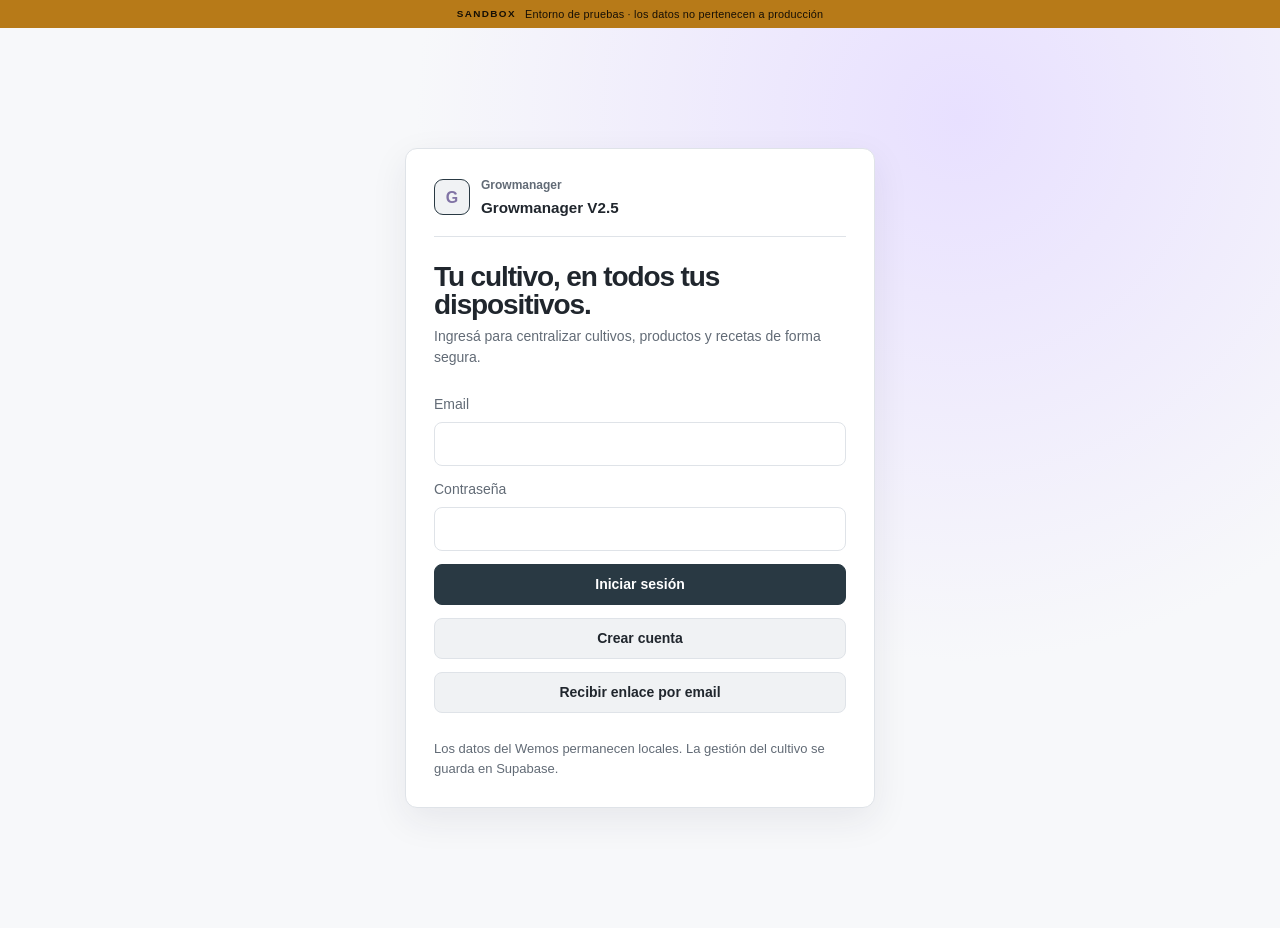
==== commit 7bd7d671: "Unify remaining sandbox surfaces with neutral UI" ====
--- a/www/index.html
+++ b/www/index.html
@@ -12,7 +12,7 @@
 <script src="sandbox-storage.js?v=1"></script>
 <script>document.documentElement.dataset.theme=localStorage.getItem("growmanager.theme")||"light"</script>
 <link rel="stylesheet" href="style.css?v=20260929-sandbox-ux1">
-<link rel="stylesheet" href="ui-foundations.css?v=20260930-phase2">
+<link rel="stylesheet" href="ui-foundations.css?v=20260930-phase3">
 </head>
 <body>
 <div class="sandbox-banner" role="status"><strong>SANDBOX</strong><span>Entorno de pruebas · los datos no pertenecen a producción</span></div>
@@ -21,7 +21,7 @@
 <div class="brand auth-brand">
 <div class="brand-mark">G</div>
 <div>
-<p class="eyebrow">GROWMANAGER</p>
+<p class="eyebrow">Growmanager</p>
 <h1>Growmanager V2.5</h1>
 </div>
 </div>
@@ -48,7 +48,7 @@
 <div class="brand">
 <div class="brand-mark">G</div>
 <div>
-<p class="eyebrow">GROWMANAGER</p>
+<p class="eyebrow">Growmanager</p>
 <h1 id="brandName">Proyecto</h1>
 </div>
 </div>
@@ -126,13 +126,13 @@
 <section id="sensorRecoveryPanel" class="sensor-recovery panel" hidden><div><strong id="sensorRecoveryTitle">El sensor no está respondiendo</strong><p id="sensorRecoveryText">Podés reiniciar el Wemos sin borrar su configuración.</p></div><button id="sensorRecoveryRestart" class="secondary-button" type="button" data-restart-device>Reiniciar Wemos</button></section>
 <div class="device-grid"><div class="detail"><span>Hora del Wemos</span><strong id="deviceTime">—:—</strong><small id="timeSync">Sin datos</small></div><div class="detail"><span>Dirección IP</span><strong id="deviceIp">—</strong></div><div class="detail"><span>Señal Wi-Fi</span><strong id="rssi">—</strong><small id="signalQuality"></small></div><div class="detail"><span>Tiempo activo</span><strong id="uptime">—</strong></div><div class="detail"><span>Sensor de suelo</span><strong id="soilStatus">Deshabilitado</strong></div></div>
 <div class="energy-compact-grid" data-dashboard-widget="energy"><div><span>Actual</span><strong id="dashPower">0 W</strong></div><div><span>Hoy</span><strong id="dashToday">0,00 kWh</strong></div><div><span>Costo hoy</span><strong id="dashCost">$ 0</strong></div></div><button class="text-button" data-view="energy">Ver detalle de energía →</button></div></details>
-<dialog id="dashboardCustomizerDialog" class="app-dialog"><form method="dialog" class="dialog-form dashboard-customizer-form"><div class="dialog-heading"><div><p class="eyebrow">TU INICIO</p><h3>Elegí qué querés ver</h3></div><button class="icon-button" value="cancel" aria-label="Cerrar">×</button></div><p class="form-intro">Podés ocultar paneles para dejar a mano solo la información que usás.</p><div id="dashboardWidgetChoices" class="dashboard-widget-choices"></div><div class="form-actions split"><button id="dashboardRestoreDefaults" class="text-button" type="button">Restaurar</button><button class="primary-button" value="default">Listo</button></div></form></dialog>
+<dialog id="dashboardCustomizerDialog" class="app-dialog"><form method="dialog" class="dialog-form dashboard-customizer-form"><div class="dialog-heading"><div><p class="eyebrow">Tu inicio</p><h3>Elegí qué querés ver</h3></div><button class="icon-button" value="cancel" aria-label="Cerrar">×</button></div><p class="form-intro">Podés ocultar paneles para dejar a mano solo la información que usás.</p><div id="dashboardWidgetChoices" class="dashboard-widget-choices"></div><div class="form-actions split"><button id="dashboardRestoreDefaults" class="text-button" type="button">Restaurar</button><button class="primary-button" value="default">Listo</button></div></form></dialog>
 </section>
 <section class="view" data-view-panel="lot"><button class="text-button" data-view="cultivation">← Cultivos</button><div id="lotContextRoot"></div></section>
 <section class="view" data-view-panel="cultivation">
 <div class="page-heading">
 <div>
-<p class="eyebrow">GESTIÓN LOCAL-FIRST</p>
+
 <h2>Cultivos</h2>
 <p class="subtle">Tus cultivos, espacios y tandas en un mismo lugar.</p>
 </div>
@@ -142,9 +142,9 @@
 </div>
 </section>
 <section class="view" data-view-panel="agenda">
-<div class="page-heading"><div><p class="eyebrow">PLANIFICACIÓN COLABORATIVA</p><h2>Agenda</h2><p class="subtle">Eventos y evolución nutricional sobre las fechas reales del cultivo.</p></div><button id="openAgendaEvent" class="primary-button" type="button">Nuevo evento</button></div>
+<div class="page-heading"><div><h2>Agenda</h2></div><button id="openAgendaEvent" class="primary-button" type="button">Nuevo evento</button></div>
 <div id="agendaMessage" class="message"></div>
-<nav class="agenda-face-switch" aria-label="Universo agenda"><button class="active" type="button" data-agenda-face="events">Calendario</button><button type="button" data-agenda-face="nutrition">Nutrición</button><button type="button" data-view="operations">Bitácora</button></nav>
+<div class="agenda-secondary"><button class="text-button active" type="button" data-agenda-face="events" hidden>Volver a Agenda</button><button class="text-button" type="button" data-agenda-face="nutrition">Nutrición →</button></div>
 <div class="agenda-book">
 <section class="agenda-face active" data-agenda-face-panel="events">
 <nav class="context-tabs" aria-label="Período de agenda"><button data-agenda-period="day">Hoy</button><button data-agenda-period="week">Semana</button><button class="active" data-agenda-period="month">Mes</button></nav><div id="agendaPeriodList" hidden></div>
@@ -159,7 +159,7 @@
 <section class="view" data-view-panel="recipes">
 <div class="page-heading">
 <div>
-<p class="eyebrow">INSUMOS Y DOSIS</p>
+<p class="eyebrow">Insumos y dosis</p>
 <h2>Sustratos e insumos</h2>
 <p class="subtle">Primero cargá los insumos; después combinalos en una receta de sustrato.</p>
 </div>
@@ -175,7 +175,7 @@
 </section>
 </section>
 <section class="view" data-view-panel="assistant">
-<div class="page-heading"><div><p class="eyebrow">GEMINI · ASISTENCIA SEGURA</p><h2>Asistente del cultivo</h2><p class="subtle">Consultá el proyecto activo y prepará registros sin perder el control.</p></div></div>
+<div class="page-heading"><div><p class="eyebrow">Gemini · asistencia segura</p><h2>Asistente del cultivo</h2><p class="subtle">Consultá el proyecto activo y prepará registros sin perder el control.</p></div></div>
 <div id="assistantMessage" class="message"></div>
 <section class="panel assistant-panel">
 <div id="assistantConversation" class="assistant-conversation" aria-live="polite"><article class="assistant-bubble assistant"><strong>Growmanager IA</strong><p>Puedo consultar cultivos, productos, recetas y agenda. Las modificaciones siempre necesitan tu confirmación.</p></article></div>
@@ -186,7 +186,7 @@
 <section class="view" data-view-panel="team">
 <div class="page-heading">
 <div>
-<p class="eyebrow">COLABORACIÓN SEGURA</p>
+<p class="eyebrow">Colaboración segura</p>
 <h2>Miembros</h2>
 <p class="subtle">Administrá quién accede a cada uno de tus proyectos y con qué permisos.</p>
 </div>
@@ -201,7 +201,7 @@
 <div class="team-summary-actions"><span id="teamCurrentRole" class="tag">—</span></div>
 </section>
 <form id="manageWorkspaceForm" class="panel form-panel workspace-manager" data-collapsible data-collapse-key="team-project-admin">
-<div class="section-heading"><div><p class="eyebrow">ADMINISTRACIÓN</p><h3>Editar o eliminar cultivo</h3></div></div>
+<div class="section-heading"><div><p class="eyebrow">Administración</p><h3>Editar o eliminar cultivo</h3></div></div>
 <label>Cultivo<select name="workspaceId" id="manageWorkspaceSelect" required></select></label>
 <label>Nombre<input name="name" maxlength="60" required></label>
 <p class="field-help">Solo aparecen los cultivos en los que sos Administrador.</p>
@@ -211,7 +211,7 @@
 <form id="inviteMemberForm" class="panel form-panel" data-collapsible data-collapse-key="team-invite" data-default-open="true">
 <div class="section-heading">
 <div>
-<p class="eyebrow">INVITACIÓN</p>
+<p class="eyebrow">Invitación</p>
 <h3>Sumar una persona</h3>
 </div>
 </div>
@@ -232,7 +232,7 @@
 <section class="panel" data-collapsible data-collapse-key="team-members" data-default-open="true">
 <div class="section-heading">
 <div>
-<p class="eyebrow">ACCESOS GLOBALES</p>
+<p class="eyebrow">Accesos globales</p>
 <h3>Personas y proyectos</h3>
 </div>
 </div>
@@ -243,7 +243,7 @@
 <section class="panel" data-collapsible data-collapse-key="team-invitations">
 <div class="section-heading">
 <div>
-<p class="eyebrow">PENDIENTES</p>
+<p class="eyebrow">Pendientes</p>
 <h3>Invitaciones</h3>
 </div>
 </div>
@@ -251,19 +251,19 @@
 </div>
 </section>
 <section id="platformAdminPanel" class="panel" hidden data-collapsible data-collapse-key="team-platform-admin">
-<div class="section-heading"><div><p class="eyebrow">ADMINISTRACIÓN GENERAL</p><h3>Usuarios de GrowManager</h3></div><span id="platformUserCount" class="tag">0 usuarios</span></div>
+<div class="section-heading"><div><p class="eyebrow">Administración general</p><h3>Usuarios de GrowManager</h3></div><span id="platformUserCount" class="tag">0 usuarios</span></div>
 <p class="field-help">Vista exclusiva del administrador general. Muestra registros y cantidad de proyectos, sin exponer contraseñas ni contenido privado.</p>
 <div id="platformUsersList" class="member-list"></div>
-<div class="section-heading admin-projects-heading"><div><p class="eyebrow">PANORAMA DE PROYECTOS</p><h3>Todos los proyectos</h3></div><span id="platformProjectCount" class="tag">0 proyectos</span></div>
+<div class="section-heading admin-projects-heading"><div><p class="eyebrow">Panorama de proyectos</p><h3>Todos los proyectos</h3></div><span id="platformProjectCount" class="tag">0 proyectos</span></div>
 <div id="platformProjectsList" class="member-list"></div>
 <form id="demoProjectForm" class="demo-project-form"><label>Copiar proyecto privado como muestra<select id="demoSourceWorkspace" name="sourceWorkspaceId" required></select></label><label>Nombre público<input name="name" value="GrowManager · Proyecto de muestra" maxlength="80" required></label><button class="secondary-button" type="submit">Crear nueva copia demo</button></form>
 </section>
 </section>
-<section id="operationsView" class="view" data-view-panel="operations"><div class="page-heading"><div><p class="eyebrow">TRAZABILIDAD DEL CULTIVO</p><h2>Bitácora</h2><p class="subtle">Todo lo realizado: riegos, podas, trasplantes, observaciones, incidentes y cambios del sistema.</p></div><button id="newOperationButton" class="primary-button" type="button">+ Nuevo registro</button></div><nav class="agenda-face-switch" aria-label="Universo agenda"><button type="button" data-view="agenda">Calendario</button><button class="active" type="button">Bitácora</button></nav><div id="operationsMessage" class="message"></div><section id="operationSummary" class="journal-summary"></section><section class="panel journal-panel" data-collapsible data-collapse-key="journal-records" data-default-open="true"><div class="section-heading"><div><p class="eyebrow">HISTORIAL</p><h3>Registros del cultivo</h3></div></div><div class="journal-toolbar"><label>Tipo<select id="operationFilter"><option value="all">Todo</option><option value="irrigation">Riegos</option><option value="activity">Actividades</option><option value="incident">Incidentes</option><option value="system">Sistema</option><option value="alerts">Alertas activas</option></select></label><label>Cultivo o lote<select id="operationRelation"><option value="all">Todos</option></select></label><label>Período<select id="operationPeriod"><option value="30">Últimos 30 días</option><option value="90">Últimos 90 días</option><option value="all">Todo el ciclo</option></select></label><input id="operationSearch" type="search" placeholder="Buscar poda, riego, receta…" aria-label="Buscar en la bitácora"></div><div id="operationList" class="operation-list"></div></section></section>
+<section id="operationsView" class="view" data-view-panel="operations"><div class="page-heading"><div><h2>Bitácora</h2><p class="subtle">Todo lo realizado: riegos, podas, trasplantes, observaciones, incidentes y cambios del sistema.</p></div><button id="newOperationButton" class="primary-button" type="button">+ Nuevo registro</button></div><button id="advancedOperationButton" class="text-button" type="button">Registro avanzado de bitácora</button><div id="operationsMessage" class="message"></div><section id="operationSummary" class="journal-summary"></section><section class="panel journal-panel" data-collapsible data-collapse-key="journal-records" data-default-open="true"><div class="section-heading"><div><p class="eyebrow">Historial</p><h3>Registros del cultivo</h3></div></div><div class="journal-toolbar"><label>Tipo<select id="operationFilter"><option value="all">Todo</option><option value="irrigation">Riegos</option><option value="activity">Actividades</option><option value="incident">Incidentes</option><option value="system">Sistema</option><option value="alerts">Alertas activas</option></select></label><label>Cultivo o lote<select id="operationRelation"><option value="all">Todos</option></select></label><label>Período<select id="operationPeriod"><option value="30">Últimos 30 días</option><option value="90">Últimos 90 días</option><option value="all">Todo el ciclo</option></select></label><input id="operationSearch" type="search" placeholder="Buscar poda, riego, receta…" aria-label="Buscar en la bitácora"></div><div id="operationList" class="operation-list"></div></section></section>
 <section class="view" data-view-panel="control">
 <div class="page-heading">
 <div>
-<p class="eyebrow">4 CANALES</p>
+<p class="eyebrow">4 canales</p>
 <h2>Control</h2>
 <p class="subtle">Operación manual y configuración del sistema Arduino.</p>
 </div>
@@ -283,7 +283,7 @@
 <section class="view" data-view-panel="energy">
 <div class="page-heading">
 <div>
-<p class="eyebrow">ESTIMACIÓN LOCAL</p>
+<p class="eyebrow">Estimación local</p>
 <h2>Energía</h2>
 <p class="subtle">Potencia nominal y tiempo de encendido de los relays.</p>
 </div>
@@ -328,7 +328,7 @@
 <section class="panel" data-collapsible data-collapse-key="energy-relays" data-default-open="true">
 <div class="section-heading">
 <div>
-<p class="eyebrow">SALIDAS</p>
+<p class="eyebrow">Salidas</p>
 <h3>Detalle eléctrico</h3>
 </div>
 </div>
@@ -338,7 +338,7 @@
 <form id="energyForm" class="panel form-panel" data-collapsible data-collapse-key="energy-settings">
 <div class="section-heading">
 <div>
-<p class="eyebrow">CONFIGURACIÓN LOCAL</p>
+<p class="eyebrow">Configuración local</p>
 <h3>Dispositivos y tarifa</h3>
 </div>
 </div>
@@ -352,7 +352,7 @@
 </div>
 </form>
 <section class="panel energy-note" data-collapsible data-collapse-key="energy-method">
-<div class="section-heading"><div><p class="eyebrow">CÓMO SE CALCULA</p><h3>Metodología</h3></div></div>
+<div class="section-heading"><div><p class="eyebrow">Cómo se calcula</p><h3>Metodología</h3></div></div>
 <p>El cálculo se basa en la potencia nominal configurada para cada dispositivo y en el tiempo que cada relay permanece encendido. No reemplaza un medidor eléctrico.</p>
 </section>
 <section class="panel danger-zone" data-collapsible data-collapse-key="energy-reset">
@@ -373,7 +373,7 @@
 <section class="view" data-view-panel="automation">
 <div class="page-heading">
 <div>
-<p class="eyebrow">REGLAS DEL WEMOS</p>
+<p class="eyebrow">Reglas del wemos</p>
 <h2>Automatización</h2>
 <p class="subtle">Los valores se guardan en el dispositivo.</p>
 </div>
@@ -384,7 +384,7 @@
 <section class="panel form-panel" data-collapsible data-collapse-key="automation-light" data-default-open="true">
 <div class="section-heading">
 <div>
-<p class="eyebrow">ILUMINACIÓN</p>
+<p class="eyebrow">Iluminación</p>
 <h3>Horario de luz</h3>
 </div>
 </div>
@@ -402,7 +402,7 @@
 <section class="panel form-panel" data-collapsible data-collapse-key="automation-temperature">
 <div class="section-heading">
 <div>
-<p class="eyebrow">TEMPERATURA</p>
+<p class="eyebrow">Temperatura</p>
 <h3>Rango automático</h3>
 </div>
 </div>
@@ -414,7 +414,7 @@
 </div>
 </section>
 <section class="panel form-panel" data-collapsible data-collapse-key="automation-ventilation">
-<div class="section-heading"><div><p class="eyebrow">VENTILACIÓN</p><h3>Control del cooler</h3></div></div>
+<div class="section-heading"><div><p class="eyebrow">Ventilación</p><h3>Control del cooler</h3></div></div>
 <div class="form-grid two">
 <label>Modo<select name="ventMode"><option value="interval">Solo intervalos</option><option value="temperature">Solo temperatura</option><option value="combined">Intervalos + emergencia</option></select></label>
 <label>Intervalo (minutos)<input name="ventInterval" type="number" min="1" max="1440" step="1" required></label>
@@ -431,7 +431,7 @@
 <section class="view" data-view-panel="hardware">
 <div class="page-heading">
 <div>
-<p class="eyebrow">ASIGNACIÓN DE PINES</p>
+<p class="eyebrow">Asignación de pines</p>
 <h2>Hardware</h2>
 <p class="subtle">Una salida física por dispositivo.</p>
 </div>
@@ -439,7 +439,7 @@
 <div id="hardwareMessage" class="message">
 </div>
 <form id="hardwareForm" class="panel form-panel" novalidate data-collapsible data-collapse-key="hardware-pins" data-default-open="true">
-<div class="section-heading"><div><p class="eyebrow">SALIDAS</p><h3>Asignación de dispositivos</h3></div></div>
+<div class="section-heading"><div><p class="eyebrow">Salidas</p><h3>Asignación de dispositivos</h3></div></div>
 <div id="hardwareFields" class="hardware-grid">
 </div>
 <div class="soil-row">
@@ -453,12 +453,12 @@
 <button class="primary-button" type="submit">Guardar asignación</button>
 </div>
 </form>
-<section class="panel" data-collapsible data-collapse-key="hardware-dht"><div class="section-heading"><div><p class="eyebrow">DIAGNÓSTICO DHT</p><h3>Salud del sensor ambiental</h3></div></div><div id="dhtDiagnostics" class="sensor-diagnostics"><p class="field-help">Cargando diagnóstico del sensor…</p></div><div id="dhtDiagnosticLog" class="sensor-diagnostic-log"></div></section>
+<section class="panel" data-collapsible data-collapse-key="hardware-dht"><div class="section-heading"><div><p class="eyebrow">Diagnóstico dht</p><h3>Salud del sensor ambiental</h3></div></div><div id="dhtDiagnostics" class="sensor-diagnostics"><p class="field-help">Cargando diagnóstico del sensor…</p></div><div id="dhtDiagnosticLog" class="sensor-diagnostic-log"></div></section>
 </section>
 <section class="view" data-view-panel="connection">
 <div class="page-heading">
 <div>
-<p class="eyebrow">RED LOCAL</p>
+<p class="eyebrow">Red local</p>
 <h2>Conexión</h2>
 <p class="subtle">Datos guardados solamente en este navegador.</p>
 </div>
@@ -466,7 +466,7 @@
 <div id="connectionMessage" class="message">
 </div>
 <form id="connectionForm" class="panel form-panel narrow" novalidate data-collapsible data-collapse-key="connection-device" data-default-open="true">
-<div class="section-heading"><div><p class="eyebrow">DISPOSITIVO</p><h3>Dirección local</h3></div></div>
+<div class="section-heading"><div><p class="eyebrow">Dispositivo</p><h3>Dirección local</h3></div></div>
 <label>Nombre amigable<input id="deviceName" name="deviceName" type="text" maxlength="40" required>
 </label>
 <label>IP o hostname<input id="deviceAddress" name="deviceAddress" type="text" autocomplete="off" spellcheck="false" required>
@@ -477,7 +477,7 @@
 <button id="testConnection" class="primary-button" type="submit">Guardar y probar</button>
 </div>
 </form>
-<section class="panel device-restart-panel" data-collapsible data-collapse-key="connection-restart"><div data-collapse-header><p class="eyebrow">RECUPERACIÓN</p><h3>Reiniciar dispositivo</h3><p>Reinicia el Wemos sin borrar horarios, pines ni automatizaciones guardadas.</p></div><button class="danger-button" type="button" data-restart-device>Reiniciar Wemos</button></section>
+<section class="panel device-restart-panel" data-collapsible data-collapse-key="connection-restart"><div data-collapse-header><p class="eyebrow">Recuperación</p><h3>Reiniciar dispositivo</h3><p>Reinicia el Wemos sin borrar horarios, pines ni automatizaciones guardadas.</p></div><button class="danger-button" type="button" data-restart-device>Reiniciar Wemos</button></section>
 </section>
 </main>
 <footer>
@@ -502,28 +502,28 @@
 <button data-view="team"><span data-ui-icon="users"></span><b>Proyectos y miembros</b><small>Accesos y administración</small></button>
 </div>
 <dialog id="quickRegisterDialog" class="app-dialog"><div class="dialog-form"><div class="dialog-heading"><div><h3>¿Qué querés hacer?</h3><p class="subtle">¿Qué hiciste? Elegí una tarea para registrarla.</p></div><button class="icon-button" value="cancel" type="button" aria-label="Cerrar">×</button></div><div class="quick-actions daily-type-grid"><button class="secondary-button" data-daily-type="irrigation">Riego</button><button class="secondary-button" data-daily-type="pruning">Poda</button><button class="secondary-button" data-daily-type="transplant">Trasplante</button><button class="secondary-button" data-daily-type="measurement">Medición</button><button class="secondary-button" data-daily-type="application">Aplicación</button><button class="secondary-button" data-daily-type="observation">Observación</button><button class="secondary-button" data-daily-type="incident">Incidente</button><button class="secondary-button" data-daily-type="stage_change">Cambio de etapa</button><button class="secondary-button" data-existing-action="event"><span data-ui-icon="calendar"></span><span><strong>Planificar un evento</strong><small>Abrir el calendario actual</small></span></button><button class="secondary-button" data-existing-action="assistant"><span data-ui-icon="spark"></span><span><strong>Escribir o dictar al asistente</strong><small>Revisar su propuesta antes de guardar</small></span></button></div><p id="registerRoleNote" class="field-help"></p></div></dialog>
-<dialog id="restartDeviceDialog" class="app-dialog"><div class="dialog-form"><div class="dialog-heading"><div><p class="eyebrow">REINICIO SEGURO</p><h3>¿Reiniciar el Wemos?</h3></div><button id="closeRestartDevice" class="icon-button" type="button">×</button></div><p class="dialog-copy">El dispositivo dejará de responder durante algunos segundos. La configuración guardada se conservará.</p><div class="form-actions split"><button id="cancelRestartDevice" class="secondary-button" type="button">Cancelar</button><button id="confirmRestartDevice" class="danger-button" type="button">Sí, reiniciar</button></div></div></dialog>
-</div>
-<button id="voiceAssistantButton" class="voice-fab" type="button" data-state="idle" aria-label="Abrir asistente" title="Arrastrá para mover · Tocá para abrir"><img src="assets/grow-agent-orb.png" alt="" draggable="false"><small id="voiceAssistantStatus"></small></button>
-<dialog id="projectHubDialog" class="app-dialog wide-dialog"><div class="dialog-form"><div class="dialog-heading"><div><p class="eyebrow">TUS ESPACIOS</p><h3>Elegí un proyecto</h3><p class="subtle">Solo aparecen los proyectos a los que tenés acceso.</p></div><button class="icon-button" type="button" value="cancel" aria-label="Cerrar">×</button></div><div id="projectHubList" class="project-hub-list"></div><section class="theme-accent-picker"><div><strong>Color de la interfaz</strong><small>Se aplica en tema claro y oscuro. El proyecto demo usa su color exclusivo.</small></div><div id="themeAccentOptions"><button type="button" data-accent="violet" aria-label="Violeta"></button><button type="button" data-accent="blue" aria-label="Azul"></button><button type="button" data-accent="teal" aria-label="Turquesa"></button><button type="button" data-accent="green" aria-label="Verde"></button><button type="button" data-accent="orange" aria-label="Naranja"></button></div></section><div class="project-app-tools"><div><strong>Aplicación</strong><small>La versión web se actualiza sola. En Android podés buscar una nueva APK.</small></div><div><button id="installPwaButton" class="secondary-button compact" type="button" hidden>Instalar web app</button><button id="checkAppUpdateButton" class="secondary-button compact" type="button">Buscar actualización</button></div></div><div class="form-actions project-hub-actions"><button id="startTourButton" class="secondary-button" type="button">? Recorrer la aplicación</button><span></span><button id="projectHubDemo" class="secondary-button" type="button">Abrir muestra</button><button id="projectHubNew" class="primary-button" type="button">+ Nuevo proyecto</button></div></div></dialog>
-<dialog id="welcomeWizardDialog" class="app-dialog onboarding-dialog"><form id="welcomeWizardForm" class="dialog-form"><div class="wizard-progress"><i class="active"></i><i></i><i></i></div><div class="dialog-heading"><div><p class="eyebrow">BIENVENIDO A GROWMANAGER</p><h3>Ya tenés un proyecto para explorar</h3></div></div><div class="welcome-demo-card"><span>◈</span><div><strong>GrowManager · Proyecto de muestra</strong><p>Te lo asignamos automáticamente en modo lectura para que veas cultivos, agenda, recetas y registros sin configurar nada. Es independiente y no da acceso a proyectos privados.</p></div></div><h4>¿Cómo querés comenzar?</h4><div class="onboarding-options welcome-options"><label><input type="radio" name="mode" value="demo" checked><span><b>Explorar la muestra</b><small>Recorré primero la herramienta y creá tu proyecto cuando quieras.</small></span></label><label><input type="radio" name="mode" value="base"><span><b>Crear proyecto base</b><small>Incluye espacios Vegetativo y Floración listos para editar.</small></span></label><label><input type="radio" name="mode" value="blank"><span><b>Crear desde cero</b><small>Comenzá con un proyecto completamente vacío.</small></span></label></div><label id="welcomeProjectName" hidden>Nombre de tu proyecto<input name="name" value="Mi cultivo" maxlength="80" required></label><div id="welcomeWizardMessage" class="message"></div><div class="form-actions split"><button id="welcomeSkipTour" class="secondary-button" type="button">Omitir guía</button><button class="primary-button" type="submit">Continuar y conocer la app</button></div></form></dialog>
+<dialog id="restartDeviceDialog" class="app-dialog"><div class="dialog-form"><div class="dialog-heading"><div><p class="eyebrow">Reinicio seguro</p><h3>¿Reiniciar el Wemos?</h3></div><button id="closeRestartDevice" class="icon-button" type="button">×</button></div><p class="dialog-copy">El dispositivo dejará de responder durante algunos segundos. La configuración guardada se conservará.</p><div class="form-actions split"><button id="cancelRestartDevice" class="secondary-button" type="button">Cancelar</button><button id="confirmRestartDevice" class="danger-button" type="button">Sí, reiniciar</button></div></div></dialog>
+</div>
+<button id="voiceAssistantButton" class="voice-fab" type="button" data-state="idle" aria-label="Abrir asistente" title="Abrir asistente"><img src="assets/grow-agent-orb.png" alt="" draggable="false"><small id="voiceAssistantStatus"></small></button>
+<dialog id="projectHubDialog" class="app-dialog wide-dialog"><div class="dialog-form"><div class="dialog-heading"><div><p class="eyebrow">Tus espacios</p><h3>Elegí un proyecto</h3><p class="subtle">Solo aparecen los proyectos a los que tenés acceso.</p></div><button class="icon-button" type="button" value="cancel" aria-label="Cerrar">×</button></div><div id="projectHubList" class="project-hub-list"></div><section class="theme-accent-picker"><div><strong>Color de identificación</strong><small>Identifica elementos del proyecto. La interfaz mantiene una base neutra.</small></div><div id="themeAccentOptions"><button type="button" data-accent="violet" aria-label="Violeta"></button><button type="button" data-accent="blue" aria-label="Azul"></button><button type="button" data-accent="teal" aria-label="Turquesa"></button><button type="button" data-accent="green" aria-label="Verde"></button><button type="button" data-accent="orange" aria-label="Naranja"></button></div></section><div class="project-app-tools"><div><strong>Aplicación</strong><small>La versión web se actualiza sola. En Android podés buscar una nueva APK.</small></div><div><button id="installPwaButton" class="secondary-button compact" type="button" hidden>Instalar web app</button><button id="checkAppUpdateButton" class="secondary-button compact" type="button">Buscar actualización</button></div></div><div class="form-actions project-hub-actions"><button id="startTourButton" class="secondary-button" type="button">? Recorrer la aplicación</button><span></span><button id="projectHubDemo" class="secondary-button" type="button">Abrir muestra</button><button id="projectHubNew" class="primary-button" type="button">+ Nuevo proyecto</button></div></div></dialog>
+<dialog id="welcomeWizardDialog" class="app-dialog onboarding-dialog"><form id="welcomeWizardForm" class="dialog-form"><div class="wizard-progress"><i class="active"></i><i></i><i></i></div><div class="dialog-heading"><div><p class="eyebrow">Bienvenido a growmanager</p><h3>Ya tenés un proyecto para explorar</h3></div></div><div class="welcome-demo-card"><span>◈</span><div><strong>GrowManager · Proyecto de muestra</strong><p>Te lo asignamos automáticamente en modo lectura para que veas cultivos, agenda, recetas y registros sin configurar nada. Es independiente y no da acceso a proyectos privados.</p></div></div><h4>¿Cómo querés comenzar?</h4><div class="onboarding-options welcome-options"><label><input type="radio" name="mode" value="demo" checked><span><b>Explorar la muestra</b><small>Recorré primero la herramienta y creá tu proyecto cuando quieras.</small></span></label><label><input type="radio" name="mode" value="base"><span><b>Crear proyecto base</b><small>Incluye espacios Vegetativo y Floración listos para editar.</small></span></label><label><input type="radio" name="mode" value="blank"><span><b>Crear desde cero</b><small>Comenzá con un proyecto completamente vacío.</small></span></label></div><label id="welcomeProjectName" hidden>Nombre de tu proyecto<input name="name" value="Mi cultivo" maxlength="80" required></label><div id="welcomeWizardMessage" class="message"></div><div class="form-actions split"><button id="welcomeSkipTour" class="secondary-button" type="button">Omitir guía</button><button class="primary-button" type="submit">Continuar y conocer la app</button></div></form></dialog>
 <dialog id="appTourDialog" class="app-dialog tour-dialog"><div class="dialog-form"><div class="wizard-progress" id="tourProgress"></div><div class="tour-copy"><span id="tourIcon">⌂</span><div><p class="eyebrow" id="tourEyebrow">RECORRIDO</p><h3 id="tourTitle">Inicio</h3><p id="tourDescription"></p></div></div><div class="dialog-actions"><button id="tourExit" class="secondary-button" type="button">Salir de la guía</button><span></span><button id="tourPrevious" class="secondary-button" type="button">Anterior</button><button id="tourNext" class="primary-button" type="button">Siguiente</button></div></div></dialog>
-<dialog id="onboardingDialog" class="app-dialog onboarding-dialog"><form id="onboardingForm" class="dialog-form"><div class="dialog-heading"><div><p class="eyebrow">PRIMEROS PASOS</p><h3>Prepará tu espacio en GrowManager</h3><p class="subtle">Podés empezar acompañado, desde cero o recorrer una demostración.</p></div><button id="closeOnboarding" class="icon-button" type="button" value="cancel" aria-label="Cerrar">×</button></div><div class="onboarding-options"><label><input type="radio" name="mode" value="base" checked><span><b>Proyecto base</b><small>Incluye un cultivo y espacios Vegetativo y Floración, listos para editar.</small></span></label><label><input type="radio" name="mode" value="blank"><span><b>Empezar de cero</b><small>Crea un proyecto vacío y te guía desde la sección Cultivo.</small></span></label><label><input type="radio" name="mode" value="demo"><span><b>Ver proyecto de muestra</b><small>Recorré datos reales anonimizados en modo lectura. Tu proyecto privado queda aislado.</small></span></label></div><label id="onboardingNameField">Nombre del proyecto<input name="name" value="Mi cultivo" maxlength="80" required></label><div id="onboardingMessage" class="message"></div><div class="form-actions"><button class="primary-button" type="submit">Continuar</button></div></form></dialog>
-<dialog id="voiceAssistantDialog" class="app-dialog voice-dialog"><div class="dialog-form"><div class="dialog-heading"><div><p class="eyebrow">ASISTENTE RÁPIDO</p><h3>Escribir, dictar o planificar</h3></div><button class="icon-button" type="button" onclick="document.getElementById('voiceAssistantDialog').close()">×</button></div><label>¿Qué necesitás registrar o consultar?<textarea id="voiceTranscript" rows="4" maxlength="2000" placeholder="Ej. Hoy regué las madres con la receta vegetativa, 4 litros, pH 6.2. Mañana revisar humedad."></textarea></label><p class="field-help">Podés pegar un texto completo o dictarlo. Nada se guarda hasta que confirmes.</p><div id="voiceAssistantError" class="message error" hidden></div><section id="voiceProposal" class="assistant-proposal" hidden></section><div class="dialog-actions voice-actions"><button id="cancelVoiceAction" class="secondary-button" type="button">Cancelar</button><button id="dictateVoiceText" class="secondary-button" type="button">🎙 Dictar</button><button id="processVoiceText" class="secondary-button" type="button">Consultar IA</button><button id="confirmVoiceAction" class="primary-button" type="button" disabled>Confirmar y guardar</button></div></div></dialog>
-<dialog id="dailyRecordDialog" class="app-dialog"><form id="dailyRecordForm" class="dialog-form"><div class="dialog-heading"><div><h3>Registrar lo realizado</h3><p class="subtle">Se guardará en el historial de la tanda.</p></div><button id="closeDailyRecord" class="icon-button" type="button" aria-label="Cerrar registro">×</button></div><label>Qué hiciste<select name="type"></select></label><label>Tanda<select name="lotId" required></select></label><label>Cuándo<input name="at" type="datetime-local" required></label><fieldset id="dailyWaterFields" class="form-grid two"><legend>Datos del riego (opcionales)</legend><label>Agua (L)<input name="waterLiters" type="number" min="0.001" step="0.001"></label><label>pH<input name="ph" type="number" min="0" max="14" step="0.01"></label><label>EC (mS/cm)<input name="ec" type="number" min="0" step="0.001"></label></fieldset><label>Notas<textarea name="notes" rows="3" maxlength="1200" placeholder="Qué hiciste o qué observaste"></textarea></label><p class="field-help">Si ya lo planificaste en Agenda, marcá ese evento como realizado para evitar registrarlo dos veces.</p><p id="dailyRecordMessage" role="status" class="field-help"></p><button type="submit" class="primary-button">Guardar registro</button></form></dialog>
-<dialog id="operationDialog" class="app-dialog"><form id="operationForm" class="dialog-form"><div class="dialog-heading"><div><p class="eyebrow">NUEVO REGISTRO</p><h3>Actividad o incidente</h3></div><button id="closeOperationDialog" class="icon-button" type="button">×</button></div><div class="form-grid two"><label>Tipo<select name="kind"><option value="activity">Actividad</option><option value="incident">Incidente</option></select></label><label>Categoría<select name="category"><option value="general">General</option><option value="irrigation">Riego</option><option value="transplant">Trasplante</option><option value="pruning">Poda</option><option value="pests">Plagas</option><option value="fungus">Hongos</option><option value="lighting">Iluminación</option><option value="maintenance">Mantenimiento</option><option value="power">Electricidad</option></select></label><label>Cultivo<select id="operationCultivation" name="cultivationId"><option value="">General del proyecto</option></select></label><label>Lote<select id="operationLot" name="lotId"><option value="">Sin lote específico</option></select></label><label>Fecha y hora<input id="operationOccurredAt" name="occurredAt" type="datetime-local" required></label><label>Importancia<select name="severity"><option value="info">Informativa</option><option value="warning">Advertencia</option><option value="critical">Crítica</option></select></label></div><label>Título<input name="title" maxlength="120" required></label><label>Detalle<textarea name="description" maxlength="1200" rows="4"></textarea></label><div class="form-actions split"><button class="secondary-button" type="button" onclick="document.getElementById('operationDialog').close()">Cancelar</button><button class="primary-button" type="submit">Guardar en Supabase</button></div></form></dialog>
+<dialog id="onboardingDialog" class="app-dialog onboarding-dialog"><form id="onboardingForm" class="dialog-form"><div class="dialog-heading"><div><p class="eyebrow">Primeros pasos</p><h3>Prepará tu espacio en GrowManager</h3><p class="subtle">Podés empezar acompañado, desde cero o recorrer una demostración.</p></div><button id="closeOnboarding" class="icon-button" type="button" value="cancel" aria-label="Cerrar">×</button></div><div class="onboarding-options"><label><input type="radio" name="mode" value="base" checked><span><b>Proyecto base</b><small>Incluye un cultivo y espacios Vegetativo y Floración, listos para editar.</small></span></label><label><input type="radio" name="mode" value="blank"><span><b>Empezar de cero</b><small>Crea un proyecto vacío y te guía desde la sección Cultivo.</small></span></label><label><input type="radio" name="mode" value="demo"><span><b>Ver proyecto de muestra</b><small>Recorré datos reales anonimizados en modo lectura. Tu proyecto privado queda aislado.</small></span></label></div><label id="onboardingNameField">Nombre del proyecto<input name="name" value="Mi cultivo" maxlength="80" required></label><div id="onboardingMessage" class="message"></div><div class="form-actions"><button class="primary-button" type="submit">Continuar</button></div></form></dialog>
+<dialog id="voiceAssistantDialog" class="app-dialog voice-dialog"><div class="dialog-form"><div class="dialog-heading"><div><p class="eyebrow">Asistente rápido</p><h3>Escribir, dictar o planificar</h3></div><button class="icon-button" type="button" onclick="document.getElementById('voiceAssistantDialog').close()">×</button></div><label>¿Qué necesitás registrar o consultar?<textarea id="voiceTranscript" rows="4" maxlength="2000" placeholder="Ej. Hoy regué las madres con la receta vegetativa, 4 litros, pH 6.2. Mañana revisar humedad."></textarea></label><p class="field-help">Podés pegar un texto completo o dictarlo. Nada se guarda hasta que confirmes.</p><div id="voiceAssistantError" class="message error" hidden></div><section id="voiceProposal" class="assistant-proposal" hidden></section><div class="dialog-actions voice-actions"><button id="cancelVoiceAction" class="secondary-button" type="button">Cancelar</button><button id="dictateVoiceText" class="secondary-button" type="button">🎙 Dictar</button><button id="processVoiceText" class="secondary-button" type="button">Consultar IA</button><button id="confirmVoiceAction" class="primary-button" type="button" disabled>Confirmar y guardar</button></div></div></dialog>
+<dialog id="dailyRecordDialog" class="app-dialog"><form id="dailyRecordForm" class="dialog-form"><div class="dialog-heading"><div><h3>Registrar lo realizado</h3><p class="subtle">Se guardará en el historial de la tanda.</p></div><button id="closeDailyRecord" class="icon-button" type="button" aria-label="Cerrar registro">×</button></div><label>Qué hiciste<select name="type"></select></label><label>Tanda<select name="lotId" required></select></label><label id="dailyPlanLabel">Plan relacionado<select name="eventId"></select></label><label>Cuándo<input name="at" type="datetime-local" required></label><fieldset id="dailyWaterFields" class="form-grid two"><legend>Datos del riego</legend><label>Agua total de la tanda (L)<input name="waterLiters" type="number" min="0.001" step="0.001"></label><label>pH<input name="ph" type="number" min="0" max="14" step="0.01"></label><label>EC (mS/cm)<input name="ec" type="number" min="0" step="0.001"></label><label>Receta<select name="recipeId"><option value="">Sin receta</option></select></label></fieldset><label>Notas<textarea name="notes" rows="3" maxlength="1200" placeholder="Qué hiciste o qué observaste"></textarea></label><p id="dailyRecordMessage" role="status" class="field-help"></p><button type="submit" class="primary-button">Guardar registro</button></form></dialog>
+<dialog id="operationDialog" class="app-dialog"><form id="operationForm" class="dialog-form"><div class="dialog-heading"><div><p class="eyebrow">Nuevo registro</p><h3>Actividad o incidente</h3></div><button id="closeOperationDialog" class="icon-button" type="button">×</button></div><div class="form-grid two"><label>Tipo<select name="kind"><option value="activity">Actividad</option><option value="incident">Incidente</option></select></label><label>Categoría<select name="category"><option value="general">General</option><option value="irrigation">Riego</option><option value="transplant">Trasplante</option><option value="pruning">Poda</option><option value="pests">Plagas</option><option value="fungus">Hongos</option><option value="lighting">Iluminación</option><option value="maintenance">Mantenimiento</option><option value="power">Electricidad</option></select></label><label>Cultivo<select id="operationCultivation" name="cultivationId"><option value="">General del proyecto</option></select></label><label>Lote<select id="operationLot" name="lotId"><option value="">Sin lote específico</option></select></label><label>Fecha y hora<input id="operationOccurredAt" name="occurredAt" type="datetime-local" required></label><label>Importancia<select name="severity"><option value="info">Informativa</option><option value="warning">Advertencia</option><option value="critical">Crítica</option></select></label></div><label>Título<input name="title" maxlength="120" required></label><label>Detalle<textarea name="description" maxlength="1200" rows="4"></textarea></label><div class="form-actions split"><button class="secondary-button" type="button" onclick="document.getElementById('operationDialog').close()">Cancelar</button><button class="primary-button" type="submit">Guardar registro</button></div></form></dialog>
 <dialog id="agendaEventDialog" class="app-dialog wide-dialog">
 <form id="agendaEventForm" class="dialog-form">
-<div class="dialog-heading"><div><p class="eyebrow">AGENDA</p><h3 id="agendaDialogTitle">Nuevo evento</h3></div><button id="closeAgendaEvent" class="icon-button" type="button" aria-label="Cerrar">×</button></div>
+<div class="dialog-heading"><div><p class="eyebrow">Agenda</p><h3 id="agendaDialogTitle">Nuevo evento</h3></div><button id="closeAgendaEvent" class="icon-button" type="button" aria-label="Cerrar">×</button></div>
 <input name="id" type="hidden"><div class="form-grid two"><label>Título<input name="title" maxlength="100" required></label><label>Categoría<select name="eventType" required><option value="irrigation">Riego</option><option value="transplant">Trasplante</option><option value="cuttings">Esquejado</option><option value="pruning">Poda</option><option value="fertilization">Fertilización</option><option value="pests">Control de plagas</option><option value="fungus">Control de hongos</option><option value="lighting">Cambio de iluminación</option><option value="cleaning">Limpieza</option><option value="harvest">Cosecha</option><option value="maintenance">Mantenimiento</option><option value="other">Otro</option></select></label><label>Inicio<input name="startsAt" type="datetime-local" required></label><label>Fin<input name="endsAt" type="datetime-local" required></label><label>Cultivo<select name="cultivationId"></select></label><label>Lote<select name="lotId"></select></label><label>Prioridad<select name="priority"><option value="low">Baja</option><option value="normal">Normal</option><option value="high">Alta</option><option value="urgent">Urgente</option></select></label><label>Estado<select name="status"><option value="pending">Pendiente</option><option value="accepted">Aceptada</option><option value="in_progress">En curso</option><option value="completed">Completada</option><option value="cancelled">Cancelada</option></select></label><label>Repetición<select name="recurrence"><option value="none">No repetir</option><option value="daily">Diaria</option><option value="weekly">Semanal</option><option value="monthly">Mensual</option></select></label></div>
 <div class="form-grid two agenda-people"><label>Responsables<select name="assignees" multiple size="4"></select><small>Podés seleccionar varios.</small></label><label>Participantes<select name="participants" multiple size="4"></select><small>Miembros informados, sin responsabilidad asignada.</small></label></div><label>Descripción<textarea name="description" maxlength="1000" rows="3"></textarea></label>
 <section id="agendaHistorySection" class="agenda-history" hidden><strong>Historial</strong><div id="agendaHistory"></div></section>
-<div class="dialog-actions"><button id="archiveAgendaEvent" class="secondary-button" type="button" hidden>Archivar</button><button id="deleteAgendaEvent" class="danger-button" type="button" hidden>Eliminar definitivamente</button><button id="googleAgendaEvent" class="secondary-button" type="button" hidden>Google Calendar</button><span></span><button id="closeAgendaEventBottom" class="secondary-button" type="button">Cancelar</button><button class="primary-button" type="submit">Guardar evento</button></div>
+<div class="dialog-actions"><button id="archiveAgendaEvent" class="secondary-button" type="button" hidden>Archivar</button><button id="deleteAgendaEvent" class="danger-button" type="button" hidden>Eliminar definitivamente</button><button id="executeAgendaEvent" type="button" class="primary-button" hidden>Realizar riego</button><button id="googleAgendaEvent" class="secondary-button" type="button" hidden>Google Calendar</button><span></span><button id="closeAgendaEventBottom" class="secondary-button" type="button">Cancelar</button><button class="primary-button" type="submit">Guardar evento</button></div>
 </form>
 </dialog>
 <dialog id="environmentHistoryDialog" class="app-dialog environment-dialog">
 <div class="dialog-form">
-<div class="dialog-heading"><div><p class="eyebrow">AMBIENTE · ÚLTIMAS 24 HORAS</p><h3 id="environmentHistoryTitle">Temperatura y humedad</h3></div><button class="icon-button" type="button" value="cancel" aria-label="Cerrar">×</button></div>
+<div class="dialog-heading"><div><p class="eyebrow">Ambiente · últimas 24 horas</p><h3 id="environmentHistoryTitle">Temperatura y humedad</h3></div><button class="icon-button" type="button" value="cancel" aria-label="Cerrar">×</button></div>
 <div id="environmentHistoryStats" class="environment-stats"></div>
 <div id="environmentHistoryChart" class="environment-chart" role="img" aria-label="Gráfico histórico"></div>
 <div class="environment-legend"><span class="temperature-line">Temperatura °C</span><span class="humidity-line">Humedad %</span></div>
@@ -534,7 +534,7 @@
 <div class="dialog-form">
 <div class="dialog-heading">
 <div>
-<p class="eyebrow">MIGRACIÓN SEGURA</p>
+<p class="eyebrow">Migración segura</p>
 <h3>Datos locales encontrados</h3>
 </div>
 </div>
@@ -558,7 +558,7 @@
 </script>
 <script src="cultivo-db.js" defer>
 </script>
-<script src="cultivo-repository.js?v=20260930-phase2" defer>
+<script src="cultivo-repository.js?v=20260930-phase21" defer>
 </script>
 <script src="cultivo-migration.js" defer>
 </script>
@@ -567,27 +567,27 @@
 <script src="ui-sections.js?v=20260928-collapse1" defer></script>
 <script src="dashboard-customizer.js?v=20260929-sandbox1" defer></script>
 <script src="app-update.js?v=20260928-app2" defer></script>
-<script src="onboarding-tour.js?v=20260930-phase2" defer></script>
-<script src="agenda.js?v=20260930-phase2" defer></script>
-<script src="operations.js?v=20260930-phase2" defer></script>
-<script src="cultivation.js?v=20260930-phase2" defer>
+<script src="onboarding-tour.js?v=20260930-phase21" defer></script>
+<script src="agenda.js?v=20260930-phase21" defer></script>
+<script src="operations.js?v=20260930-phase21" defer></script>
+<script src="cultivation.js?v=20260930-phase21" defer>
 </script>
 <script src="products.js" defer>
 </script>
 <script src="recipes.js?v=20260929-sandbox-ux1" defer>
 </script>
-<script src="nutrition-calendar.js?v=20260924-agenda4" defer></script>
+<script src="nutrition-calendar.js?v=20260930-phase21" defer></script>
 <script src="assistant.js?v=20260927-journal1" defer></script>
-<script src="voice-assistant.js?v=20260927-text1" defer></script>
+<script src="voice-assistant.js?v=20260930-phase21" defer></script>
 <script src="energy.js" defer>
 </script>
 <script src="environment-history.js?v=20260925-diagnostics1" defer></script>
 <script src="auth.js?v=20260927-public5" defer>
 </script>
-<script src="daily-models.js?v=20260930-phase2" defer></script><script src="daily.js?v=20260930-phase2" defer></script>
-<script src="today-models.js?v=20260930-phase2" defer></script>
-<script src="today.js?v=20260930-phase2" defer></script>
-<script src="app.js?v=20260930-phase2" defer>
+<script src="daily-models.js?v=20260930-phase21" defer></script><script src="daily.js?v=20260930-phase21" defer></script>
+<script src="today-models.js?v=20260930-phase21" defer></script>
+<script src="today.js?v=20260930-phase21" defer></script>
+<script src="app.js?v=20260930-phase21" defer>
 </script>
 </body>
 </html>
--- a/www/ui-foundations.css
+++ b/www/ui-foundations.css
@@ -48,3 +48,69 @@
 .section-collapse-button{min-width:44px;min-height:44px;font-size:12px}
 @media(max-width:760px){main{padding-left:16px;padding-right:16px}}
 .daily-type-grid{grid-template-columns:repeat(2,minmax(0,1fr))}.daily-type-grid button{justify-content:center}.daily-type-grid [data-existing-action]{grid-column:1/-1}#dailyWaterFields{border:1px solid var(--border);padding:16px;border-radius:12px}.timeline-date{margin:24px 0 8px;font-size:14px;color:var(--text-muted)}.operation-list{border-left:2px solid var(--border);padding-left:16px}.agenda-event-actions small{display:block;max-width:180px;color:var(--text-muted)}.lot-context-content>.primary-button{margin-bottom:24px}
+/* F2.1: compact navigation, readable history and a docked assistant. */
+.content-shell{width:100%;max-width:1440px;min-width:0;margin-inline:auto}
+[data-view-panel="agenda"]>.page-heading{margin:16px 0 8px;align-items:center}
+.agenda-secondary{display:flex;justify-content:flex-end;gap:8px}.agenda-secondary .text-button{font-size:13px;min-height:36px}
+[data-view-panel="agenda"] .context-tabs{margin:0 0 12px;grid-template-columns:repeat(3,1fr);max-width:540px}
+#agendaPeriodList>.section-heading{margin:8px 0;align-items:center}#agendaPeriodList>.section-heading h3{font-size:16px}
+.agenda-seven-days{display:grid;gap:8px}.agenda-week-day{padding:12px 0;border-top:1px solid var(--border)}.agenda-week-day h4{margin:0 0 8px;font-size:14px;text-transform:capitalize}.agenda-week-day>.field-help{font-size:12px}.agenda-event-card{box-shadow:none}.agenda-event-icon .ui-icon{width:22px;height:22px}
+#operationsView{max-width:1040px;margin-inline:auto}#operationsView>.page-heading{margin-bottom:12px}#operationsView>.page-heading .subtle{display:none}#operationsView .journal-panel{padding:0;border:0;background:transparent;box-shadow:none}#operationsView .journal-panel>.section-heading{display:none}
+#operationSummary{display:flex;gap:8px;overflow:auto;margin:8px 0 12px}#operationSummary>button{display:flex;align-items:center;gap:8px;flex:0 0 auto;min-height:40px;padding:6px 12px;background:transparent;border:1px solid var(--border);border-radius:8px}#operationSummary strong{font-size:14px}#operationSummary small{display:none}
+.journal-toolbar{gap:8px;margin-bottom:12px}.journal-toolbar input,.journal-toolbar select{min-height:40px}.journal-toolbar label{font-size:12px}
+#operationList{max-width:860px;padding-left:16px}#operationList .operation-row{border:0;border-bottom:1px solid var(--border);border-radius:0;background:transparent;box-shadow:none;padding:12px 0}#operationList .type-chip{padding:0;background:none;border:0;font-size:12px;color:var(--text-muted)}#operationList .journal-meta span{background:none;padding:0}#operationList h3{font-size:16px}#operationList p{font-size:14px}.timeline-date{margin:16px 0 4px}
+.cultivation-hero .cultivation-metrics>span{background:none;border:0;padding:0}.cultivation-metrics{gap:16px}.space-card .eyebrow,.cultivation-hero .eyebrow{font-size:12px;letter-spacing:0;text-transform:none}.lot-card{background:transparent}.lot-nutrition-profile{color:var(--text-muted);font-size:12px}
+.tanda-summary{padding:12px 0;border-bottom:1px solid var(--border);font-size:14px;line-height:1.6}.tanda-history-row{padding:12px 0;border-bottom:1px solid var(--border)}.tanda-history-row strong{display:block;margin:4px 0}.tanda-history-row small{color:var(--text-muted)}
+.voice-fab{position:relative!important;inset:auto!important;width:44px!important;height:44px!important;min-width:44px;flex:0 0 44px;filter:none!important;animation:none!important;transform:none!important;box-shadow:none!important;margin:0;z-index:auto;touch-action:auto;cursor:pointer}.voice-fab img{filter:saturate(.65)}.voice-fab small{display:none}.sidebar .brand{flex-wrap:wrap}.mobile-header{flex-wrap:wrap;gap:8px}.mobile-header>.brand{flex:1;min-width:150px}.mobile-header .mini-status{order:5;margin:0;font-size:11px}.mobile-header>.voice-fab{order:3}.mobile-header .theme-mobile{order:2}
+@media(min-width:920px){.today-layout{grid-template-columns:minmax(0,1.35fr) minmax(300px,1fr);gap:24px 32px}.content-shell{padding:24px 32px 48px}.agenda-seven-days{grid-template-columns:repeat(2,minmax(0,1fr))}.today-heading{margin-bottom:16px}}
+@media(max-width:760px){.content-shell{padding-bottom:calc(88px + env(safe-area-inset-bottom))}.journal-toolbar{display:grid;grid-template-columns:1fr 1fr}.journal-toolbar input{grid-column:1/-1}.agenda-event-card{padding:12px;gap:8px}.agenda-event-actions{width:100%;justify-content:flex-end}#advancedOperationButton{font-size:12px}.today-section{min-width:0}}
+
+/* F3: shared presentation for the remaining product surfaces. */
+html:root:not([data-theme="light"]),html:root:not([data-theme="light"])[data-accent]{--bg:#141719;--surface:#1c2023;--surface-secondary:#252b2f;--border:#394147;--text:#f1f3f4;--text-muted:#aab4bc;--primary:#c5d2d9;--primary-light:#d3dce1;--primary-soft:#303c43}
+html:root body,html:root .auth-gate{background:var(--bg)}
+html:root .panel,html:root .auth-card,html:root .control-card,html:root .metric-card,html:root .cultivation-hero{background:var(--surface);box-shadow:none}
+html:root .brand-mark{box-shadow:none}
+.eyebrow,.workspace-picker,.nutrition-week-label,.tour-copy .eyebrow{letter-spacing:0;text-transform:none;font-weight:600;color:var(--text-muted)}
+html:root .primary-button{background:var(--primary);color:var(--bg);box-shadow:none;border-radius:8px}
+html:root[data-theme="light"] .primary-button{color:#fff}
+.secondary-button,.danger-button,.text-button{border-radius:8px;box-shadow:none}
+input:not([type="checkbox"]):not([type="radio"]),select,textarea{background:var(--surface);color:var(--text);border:1px solid var(--border)}
+.dialog-form label,.auth-form label,.assistant-form>label,.workspace-manager label{font-size:.875rem;line-height:1.5}
+.app-dialog{border-radius:12px;box-shadow:0 16px 48px #0004;max-height:calc(100dvh - 24px)}
+.app-dialog::backdrop{background:#10182099;backdrop-filter:blur(2px)}
+.dialog-heading h3{font-size:1.25rem;line-height:1.3}.dialog-copy{font-size:.9375rem;line-height:1.6}
+.dialog-actions,.form-actions{gap:8px;flex-wrap:wrap}.dialog-form fieldset{min-width:0}
+.empty-state{padding:32px 16px;background:transparent;box-shadow:none}.empty-state p{font-size:.875rem;line-height:1.6}.empty-icon{border-radius:10px}
+.message{border-radius:8px;font-size:.875rem;line-height:1.5;box-shadow:none}.message.info{color:var(--text-muted)}
+/* Nutrition and the recipe / supply library retain their existing grids. */
+.nutrition-week{background:var(--surface);border-radius:10px;box-shadow:none}.nutrition-week.is-current{outline:2px solid var(--text-muted)}
+.nutrition-week-label{color:var(--text);font-size:.8125rem}.nutrition-week-label b,.nutrition-status{font-size:.75rem}
+.nutrition-card-main{padding:16px}.nutrition-card-main>small,.nutrition-stage-pair span,.nutrition-targets,.nutrition-actual-select{font-size:.8125rem}
+.nutrition-stage-pair strong{font-size:.875rem;line-height:1.5}.nutrition-legend span{background:transparent;color:var(--text-muted);font-size:.75rem}
+.nutrition-detail-grid>div,.recipe-targets>div{padding:12px 0;border:0;border-bottom:1px solid var(--border);border-radius:0;background:transparent}
+.nutrition-detail-grid span,.recipe-targets span,.recipe-targets small{font-size:.8125rem}.nutrition-detail-grid p{font-size:.875rem}
+.nutrition-date-summary{background:transparent;border:0;border-bottom:1px solid var(--border);border-radius:0;padding:8px 0}.nutrition-date-summary span,.nutrition-date-summary strong{font-size:.8125rem}
+.recipe-guide{background:transparent;border:0;padding:0 0 16px}.recipe-steps span{background:transparent;border:0;border-bottom:2px solid var(--border);border-radius:0}.recipe-steps .done b{background:var(--primary-soft);color:var(--text)}
+.recipe-card:hover{transform:none}.recipe-library details{border:0;border-bottom:1px solid var(--border);border-radius:0;background:transparent}
+.recipe-library summary{padding:16px 0;font-weight:600}.recipe-library-row{padding:16px 0}.recipe-library-row p,.recipe-library-row small,.product-card>div:first-child>p,.recipe-card>p{font-size:.8125rem;line-height:1.5}
+.recipe-item-row,.supply-row{padding:16px 0;border:0;border-bottom:1px solid var(--border);border-radius:0}.recipe-detail .panel{border:0;padding:16px 0;background:transparent}
+/* Chat: distinguish speakers without nested cards or saturated surfaces. */
+.assistant-panel{margin-inline:auto;border:0;background:transparent;padding:0}.assistant-conversation{gap:20px;padding:8px 0}
+.assistant-bubble{max-width:min(85%,680px);background:transparent;border:0;border-radius:0;padding:8px 0}
+.assistant-bubble.user{background:var(--surface-secondary);border:0;border-radius:12px;padding:12px 16px}
+.assistant-bubble strong{color:var(--text-muted);font-size:.8125rem}.assistant-bubble p{font-size:.9375rem;line-height:1.65;overflow-wrap:anywhere}
+.assistant-proposal{background:transparent;border:0;border-left:3px solid var(--border);border-radius:0;padding:12px 16px}.assistant-proposal p{font-size:.875rem;line-height:1.6}
+.assistant-form{padding-top:16px}.assistant-form-actions span{font-size:.8125rem}
+/* Projects, membership, first run and ordinary administration. */
+.workspace-picker{font-size:.8125rem}.workspace-picker select,.mobile-project-bar select{min-height:44px;font-size:.875rem}.workspace-picker small{font-size:.75rem}
+.project-hub-card{background:transparent;border-radius:8px;padding:16px 12px}.project-hub-card.active,.project-hub-card:hover{background:var(--surface-secondary);border-color:var(--text-muted)}
+.project-hub-card>span:nth-child(2){min-width:0;overflow-wrap:anywhere}.project-hub-card small,.project-hub-card>b{font-size:.8125rem}
+.member-row,.member-person{background:transparent;border:0;border-bottom:1px solid var(--border);border-radius:0;padding:16px 0}.member-person-head{flex-wrap:wrap}.member-person-head>div{min-width:0;overflow-wrap:anywhere}
+.member-row small,.member-access strong,.demo-project-form label{font-size:.8125rem}.member-accesses{gap:12px}
+.project-app-tools,.welcome-demo-card{background:transparent;border:0;border-bottom:1px solid var(--border);border-radius:0;padding:16px 0}.project-app-tools small,.welcome-demo-card p{font-size:.8125rem;line-height:1.6}
+.onboarding-options span{background:transparent;border-radius:8px}.onboarding-options input:checked+span{background:var(--surface-secondary);border-color:var(--text-muted);box-shadow:none}.onboarding-options input:focus-visible+span{outline:3px solid #4784b5;outline-offset:3px}.onboarding-options small{font-size:.8125rem}
+.auth-card{border-radius:12px}.auth-card h2{font-size:1.75rem}.auth-note{font-size:.8125rem}.tour-copy p:last-child{font-size:.8125rem;line-height:1.6}
+@media(max-width:760px){.recipe-detail-heading,.member-row{flex-wrap:wrap}.recipe-detail-heading>div,.member-row>div{min-width:0}.recipe-library-toolbar{grid-template-columns:1fr}.recipe-item-row,.supply-row{grid-template-columns:minmax(0,1fr) minmax(0,1fr)}.recipe-item-row label:first-child,.supply-row label:first-child{grid-column:1/-1}.nutrition-toolbar label{min-width:0}.nutrition-grid{grid-template-columns:minmax(0,1fr)}.project-hub-list{grid-template-columns:minmax(0,1fr)}.assistant-bubble{max-width:95%}.onboarding-options{grid-template-columns:1fr}.project-hub-actions{grid-template-columns:1fr}.recipe-targets{grid-template-columns:repeat(2,minmax(0,1fr))}}
+/* Existing accent choice is reserved for identity icons. */
+:root{--identity-accent:#8073a5}:root[data-accent="blue"]{--identity-accent:#5080b8}:root[data-accent="teal"]{--identity-accent:#32948c}:root[data-accent="green"]{--identity-accent:#4c9160}:root[data-accent="orange"]{--identity-accent:#b97c44}:root[data-accent="demo"]{--identity-accent:#2494a0}
+.brand-mark,.project-hub-icon,.recipe-symbol,.empty-icon,.tour-copy>span{color:var(--identity-accent);background:var(--surface-secondary)}
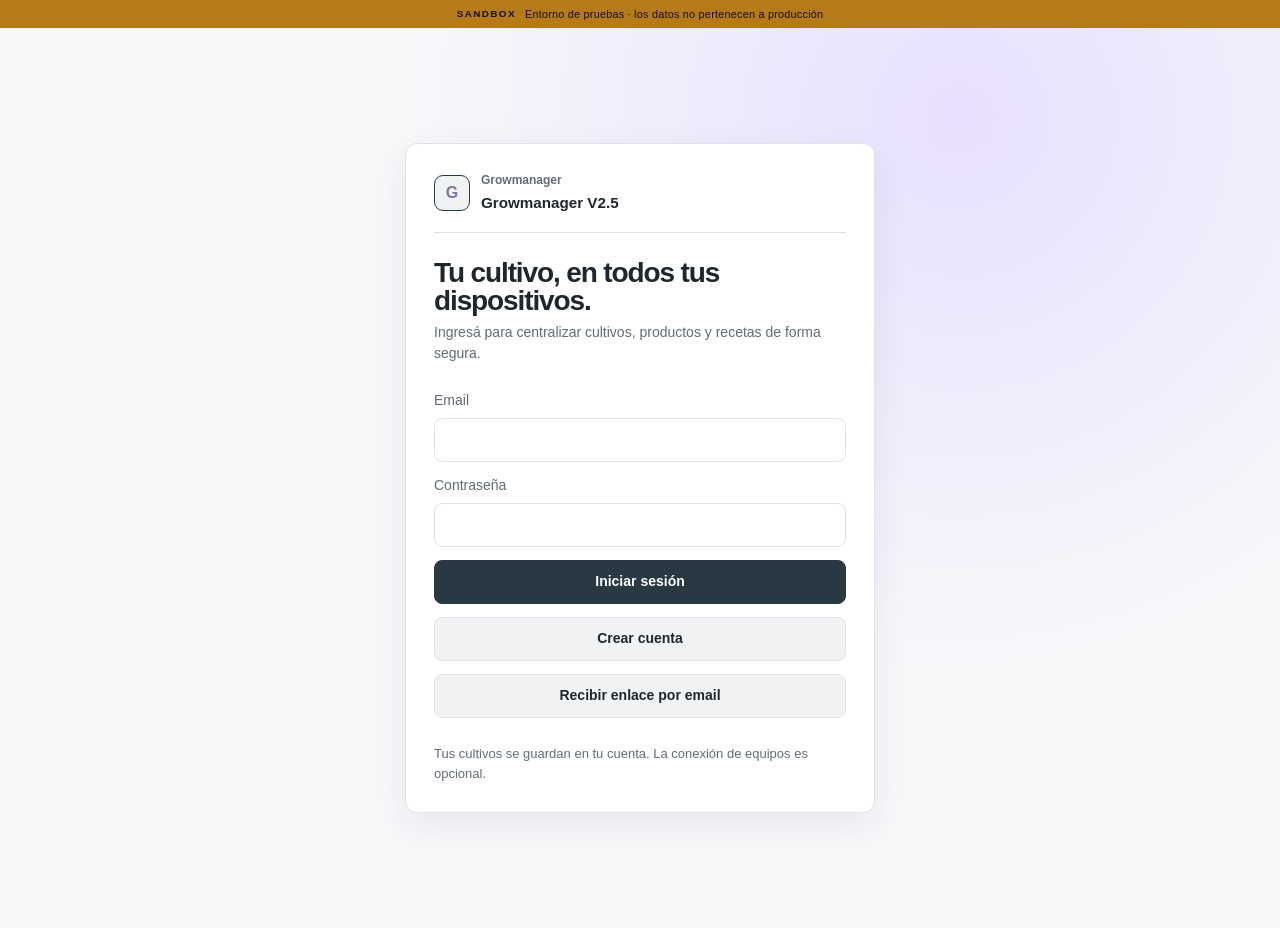
==== commit 6e1bad16: "Align beta visual states and iconography in sandbox" ====
--- a/www/index.html
+++ b/www/index.html
@@ -1,5 +1,5 @@
 <!doctype html>
-<html lang="es">
+<html lang="es" data-connect="false">
 <head>
 <meta charset="UTF-8">
 <meta name="viewport" content="width=device-width,initial-scale=1,viewport-fit=cover">
@@ -12,7 +12,7 @@
 <script src="sandbox-storage.js?v=1"></script>
 <script>document.documentElement.dataset.theme=localStorage.getItem("growmanager.theme")||"light"</script>
 <link rel="stylesheet" href="style.css?v=20260929-sandbox-ux1">
-<link rel="stylesheet" href="ui-foundations.css?v=20260930-phase3">
+<link rel="stylesheet" href="ui-foundations.css?v=20260930-phase6">
 </head>
 <body>
 <div class="sandbox-banner" role="status"><strong>SANDBOX</strong><span>Entorno de pruebas · los datos no pertenecen a producción</span></div>
@@ -40,7 +40,7 @@
 <button class="secondary-button" type="submit" data-auth-action="register">Crear cuenta</button>
 <button class="secondary-button" type="submit" formnovalidate data-auth-action="magic">Recibir enlace por email</button>
 </form>
-<p class="auth-note">Los datos del Wemos permanecen locales. La gestión del cultivo se guarda en Supabase.</p>
+<p class="auth-note">Tus cultivos se guardan en tu cuenta. La conexión de equipos es opcional.</p>
 </div>
 </section>
 <div id="appLayout" class="app-layout" hidden>
@@ -54,17 +54,17 @@
 </div>
 <nav class="main-nav" aria-label="Secciones">
 <p class="nav-separator">Tu cultivo</p>
-<button class="nav-item active" data-view="dashboard">⌂ Hoy</button>
-<button class="nav-item" data-view="cultivation">✦ Cultivos</button>
-<button class="nav-item" data-view="agenda">▣ Agenda</button>
-<button class="nav-item" data-view="recipes">◇ Recetas e insumos</button>
-<button class="nav-item" data-view="operations">≡ Bitácora</button>
-<button class="nav-item" data-view="assistant">✦ Asistente IA</button>
-<p class="nav-separator">Dispositivos</p>
-<button class="nav-item" data-view="control">◉ Control</button>
+<button class="nav-item active" data-view="dashboard"><span data-ui-icon="home"></span>Hoy</button>
+<button class="nav-item" data-view="cultivation"><span data-ui-icon="leaf"></span>Cultivos</button>
+<button class="nav-item" data-view="agenda"><span data-ui-icon="calendar"></span>Agenda</button>
+<button class="nav-item" data-view="recipes"><span data-ui-icon="book"></span>Recetas e insumos</button>
+<button class="nav-item" data-view="operations"><span data-ui-icon="history"></span>Bitácora</button>
+<button class="nav-item" data-view="assistant"><span data-ui-icon="spark"></span>Asistente IA</button>
+<p class="nav-separator" data-connect-only>Dispositivos</p>
+<button class="nav-item" data-view="control"><span data-ui-icon="sliders"></span>Control</button>
 <p class="nav-separator">Proyecto</p>
-<button id="openProjectHubNav" class="nav-item" type="button">◇ Mis proyectos</button>
-<button class="nav-item" data-view="team">◎ Proyectos y miembros</button>
+<button id="openProjectHubNav" class="nav-item" type="button"><span data-ui-icon="folder"></span>Mis proyectos</button>
+<button class="nav-item" data-view="team"><span data-ui-icon="users"></span>Proyectos y miembros</button><button class="nav-item" data-view="integrations">Configuración / Integraciones</button>
 </nav>
 <div id="cloudAccount" class="cloud-account" hidden>
 <label class="workspace-picker">Proyecto<select id="workspaceSelect" aria-label="Proyecto activo">
@@ -260,21 +260,17 @@
 </section>
 </section>
 <section id="operationsView" class="view" data-view-panel="operations"><div class="page-heading"><div><h2>Bitácora</h2><p class="subtle">Todo lo realizado: riegos, podas, trasplantes, observaciones, incidentes y cambios del sistema.</p></div><button id="newOperationButton" class="primary-button" type="button">+ Nuevo registro</button></div><button id="advancedOperationButton" class="text-button" type="button">Registro avanzado de bitácora</button><div id="operationsMessage" class="message"></div><section id="operationSummary" class="journal-summary"></section><section class="panel journal-panel" data-collapsible data-collapse-key="journal-records" data-default-open="true"><div class="section-heading"><div><p class="eyebrow">Historial</p><h3>Registros del cultivo</h3></div></div><div class="journal-toolbar"><label>Tipo<select id="operationFilter"><option value="all">Todo</option><option value="irrigation">Riegos</option><option value="activity">Actividades</option><option value="incident">Incidentes</option><option value="system">Sistema</option><option value="alerts">Alertas activas</option></select></label><label>Cultivo o lote<select id="operationRelation"><option value="all">Todos</option></select></label><label>Período<select id="operationPeriod"><option value="30">Últimos 30 días</option><option value="90">Últimos 90 días</option><option value="all">Todo el ciclo</option></select></label><input id="operationSearch" type="search" placeholder="Buscar poda, riego, receta…" aria-label="Buscar en la bitácora"></div><div id="operationList" class="operation-list"></div></section></section>
+<section class="view" data-view-panel="integrations"><div class="page-heading"><h2>Configuración / Integraciones</h2></div><section class="panel"><h3>GrowManager Connect</h3><p class="subtle">Conectá equipos y sensores opcionales. Podés usar GrowManager sin ellos.</p><label class="connect-toggle"><input id="connectEnabled" type="checkbox"> Habilitar GrowManager Connect en este navegador</label><p class="field-help">Al desactivarlo, GrowManager deja de consultar el dispositivo. Los equipos conservan su funcionamiento.</p><button class="secondary-button" data-view="connection" data-connect-only>Configurar conexión</button><button class="text-button" data-view="connectAdvanced" data-connect-only>Configuración avanzada</button></section></section>
+<section class="view" data-view-panel="connectAdvanced"><div class="page-heading"><h2>Configuración avanzada</h2></div><nav class="control-shortcuts"><button class="secondary-button" data-view="control">Volver a Control</button><button class="secondary-button" data-view="connection">Conexión · IP / hostname</button><button class="secondary-button" data-view="hardware">Hardware, pines y diagnóstico</button><button class="secondary-button" data-view="energy">Energía</button><button class="text-button" data-view="integrations">GrowManager Connect</button></nav><div id="connectAdvancedContent"></div></section>
 <section class="view" data-view-panel="control">
 <div class="page-heading">
 <div>
-<p class="eyebrow">4 canales</p>
+<p class="eyebrow">GrowManager Connect</p>
 <h2>Control</h2>
-<p class="subtle">Operación manual y configuración del sistema Arduino.</p>
-</div>
-</div>
-<nav class="control-shortcuts" aria-label="Configuración Arduino">
-<button class="secondary-button alert-shortcut" data-view="operations">Bitácora y alertas <span id="operationAlertCount">0</span></button>
-<button class="secondary-button" data-view="energy">Energía</button>
-<button class="secondary-button" data-view="automation">Automatización</button>
-<button class="secondary-button" data-view="hardware">Hardware</button>
-<button class="secondary-button" data-view="connection">Conexión</button>
-</nav>
+<p class="subtle">Luz, ventilación y otros equipos de tu cultivo.</p>
+</div>
+</div>
+<nav class="control-shortcuts" aria-label="Dispositivos"><button class="secondary-button" data-view="automation">Automatización</button><button class="text-button" data-view="connectAdvanced">Configuración avanzada</button></nav>
 <div id="controlMessage" class="message">
 </div>
 <div id="controlRelays" class="control-grid">
@@ -482,7 +478,7 @@
 </main>
 <footer>
 <span>Growmanager · V2.5</span>
-<span>Supabase + control Wemos local</span>
+<span>Gestión de cultivos</span>
 </footer>
 </div>
 <nav class="bottom-nav" aria-label="Navegación principal">
@@ -497,7 +493,7 @@
 <button data-view="assistant"><span data-ui-icon="spark"></span><b>Asistente IA</b><small>Consultar y preparar acciones</small></button>
 <button data-view="recipes"><span data-ui-icon="book"></span><b>Recetas e insumos</b><small>Fórmulas y productos</small></button>
 <button data-view="operations"><span data-ui-icon="history"></span><b>Bitácora</b><small>Todo lo realizado</small></button>
-<button data-view="control"><span data-ui-icon="sliders"></span><b>Control y dispositivos</b><small>Ambiente y configuración avanzada</small></button>
+<button data-view="integrations"><span data-ui-icon="sliders"></span><b>Configuración / Integraciones</b></button><button data-view="control"><span data-ui-icon="sliders"></span><b>Control y dispositivos</b><small>Ambiente y configuración avanzada</small></button>
 <button id="openProjectHubMobile" type="button"><span data-ui-icon="folder"></span><b>Mis proyectos</b><small>Cambiar, crear o explorar demo</small></button>
 <button data-view="team"><span data-ui-icon="users"></span><b>Proyectos y miembros</b><small>Accesos y administración</small></button>
 </div>
@@ -509,7 +505,7 @@
 <dialog id="welcomeWizardDialog" class="app-dialog onboarding-dialog"><form id="welcomeWizardForm" class="dialog-form"><div class="wizard-progress"><i class="active"></i><i></i><i></i></div><div class="dialog-heading"><div><p class="eyebrow">Bienvenido a growmanager</p><h3>Ya tenés un proyecto para explorar</h3></div></div><div class="welcome-demo-card"><span>◈</span><div><strong>GrowManager · Proyecto de muestra</strong><p>Te lo asignamos automáticamente en modo lectura para que veas cultivos, agenda, recetas y registros sin configurar nada. Es independiente y no da acceso a proyectos privados.</p></div></div><h4>¿Cómo querés comenzar?</h4><div class="onboarding-options welcome-options"><label><input type="radio" name="mode" value="demo" checked><span><b>Explorar la muestra</b><small>Recorré primero la herramienta y creá tu proyecto cuando quieras.</small></span></label><label><input type="radio" name="mode" value="base"><span><b>Crear proyecto base</b><small>Incluye espacios Vegetativo y Floración listos para editar.</small></span></label><label><input type="radio" name="mode" value="blank"><span><b>Crear desde cero</b><small>Comenzá con un proyecto completamente vacío.</small></span></label></div><label id="welcomeProjectName" hidden>Nombre de tu proyecto<input name="name" value="Mi cultivo" maxlength="80" required></label><div id="welcomeWizardMessage" class="message"></div><div class="form-actions split"><button id="welcomeSkipTour" class="secondary-button" type="button">Omitir guía</button><button class="primary-button" type="submit">Continuar y conocer la app</button></div></form></dialog>
 <dialog id="appTourDialog" class="app-dialog tour-dialog"><div class="dialog-form"><div class="wizard-progress" id="tourProgress"></div><div class="tour-copy"><span id="tourIcon">⌂</span><div><p class="eyebrow" id="tourEyebrow">RECORRIDO</p><h3 id="tourTitle">Inicio</h3><p id="tourDescription"></p></div></div><div class="dialog-actions"><button id="tourExit" class="secondary-button" type="button">Salir de la guía</button><span></span><button id="tourPrevious" class="secondary-button" type="button">Anterior</button><button id="tourNext" class="primary-button" type="button">Siguiente</button></div></div></dialog>
 <dialog id="onboardingDialog" class="app-dialog onboarding-dialog"><form id="onboardingForm" class="dialog-form"><div class="dialog-heading"><div><p class="eyebrow">Primeros pasos</p><h3>Prepará tu espacio en GrowManager</h3><p class="subtle">Podés empezar acompañado, desde cero o recorrer una demostración.</p></div><button id="closeOnboarding" class="icon-button" type="button" value="cancel" aria-label="Cerrar">×</button></div><div class="onboarding-options"><label><input type="radio" name="mode" value="base" checked><span><b>Proyecto base</b><small>Incluye un cultivo y espacios Vegetativo y Floración, listos para editar.</small></span></label><label><input type="radio" name="mode" value="blank"><span><b>Empezar de cero</b><small>Crea un proyecto vacío y te guía desde la sección Cultivo.</small></span></label><label><input type="radio" name="mode" value="demo"><span><b>Ver proyecto de muestra</b><small>Recorré datos reales anonimizados en modo lectura. Tu proyecto privado queda aislado.</small></span></label></div><label id="onboardingNameField">Nombre del proyecto<input name="name" value="Mi cultivo" maxlength="80" required></label><div id="onboardingMessage" class="message"></div><div class="form-actions"><button class="primary-button" type="submit">Continuar</button></div></form></dialog>
-<dialog id="voiceAssistantDialog" class="app-dialog voice-dialog"><div class="dialog-form"><div class="dialog-heading"><div><p class="eyebrow">Asistente rápido</p><h3>Escribir, dictar o planificar</h3></div><button class="icon-button" type="button" onclick="document.getElementById('voiceAssistantDialog').close()">×</button></div><label>¿Qué necesitás registrar o consultar?<textarea id="voiceTranscript" rows="4" maxlength="2000" placeholder="Ej. Hoy regué las madres con la receta vegetativa, 4 litros, pH 6.2. Mañana revisar humedad."></textarea></label><p class="field-help">Podés pegar un texto completo o dictarlo. Nada se guarda hasta que confirmes.</p><div id="voiceAssistantError" class="message error" hidden></div><section id="voiceProposal" class="assistant-proposal" hidden></section><div class="dialog-actions voice-actions"><button id="cancelVoiceAction" class="secondary-button" type="button">Cancelar</button><button id="dictateVoiceText" class="secondary-button" type="button">🎙 Dictar</button><button id="processVoiceText" class="secondary-button" type="button">Consultar IA</button><button id="confirmVoiceAction" class="primary-button" type="button" disabled>Confirmar y guardar</button></div></div></dialog>
+<dialog id="voiceAssistantDialog" class="app-dialog voice-dialog"><div class="dialog-form"><div class="dialog-heading"><div><p class="eyebrow">Asistente rápido</p><h3>Escribir, dictar o planificar</h3></div><button class="icon-button" type="button" onclick="document.getElementById('voiceAssistantDialog').close()">×</button></div><label>¿Qué necesitás registrar o consultar?<textarea id="voiceTranscript" rows="4" maxlength="2000" placeholder="Ej. Hoy regué las madres con la receta vegetativa, 4 litros, pH 6.2. Mañana revisar humedad."></textarea></label><p class="field-help">Podés pegar un texto completo o dictarlo. Nada se guarda hasta que confirmes.</p><div id="voiceAssistantError" class="message error" hidden></div><section id="voiceProposal" class="assistant-proposal" hidden></section><div class="dialog-actions voice-actions"><button id="cancelVoiceAction" class="secondary-button" type="button">Cancelar</button><button id="dictateVoiceText" class="secondary-button" type="button">Dictar</button><button id="processVoiceText" class="secondary-button" type="button">Consultar IA</button><button id="confirmVoiceAction" class="primary-button" type="button" disabled>Confirmar y guardar</button></div></div></dialog>
 <dialog id="dailyRecordDialog" class="app-dialog"><form id="dailyRecordForm" class="dialog-form"><div class="dialog-heading"><div><h3>Registrar lo realizado</h3><p class="subtle">Se guardará en el historial de la tanda.</p></div><button id="closeDailyRecord" class="icon-button" type="button" aria-label="Cerrar registro">×</button></div><label>Qué hiciste<select name="type"></select></label><label>Tanda<select name="lotId" required></select></label><label id="dailyPlanLabel">Plan relacionado<select name="eventId"></select></label><label>Cuándo<input name="at" type="datetime-local" required></label><fieldset id="dailyWaterFields" class="form-grid two"><legend>Datos del riego</legend><label>Agua total de la tanda (L)<input name="waterLiters" type="number" min="0.001" step="0.001"></label><label>pH<input name="ph" type="number" min="0" max="14" step="0.01"></label><label>EC (mS/cm)<input name="ec" type="number" min="0" step="0.001"></label><label>Receta<select name="recipeId"><option value="">Sin receta</option></select></label></fieldset><label>Notas<textarea name="notes" rows="3" maxlength="1200" placeholder="Qué hiciste o qué observaste"></textarea></label><p id="dailyRecordMessage" role="status" class="field-help"></p><button type="submit" class="primary-button">Guardar registro</button></form></dialog>
 <dialog id="operationDialog" class="app-dialog"><form id="operationForm" class="dialog-form"><div class="dialog-heading"><div><p class="eyebrow">Nuevo registro</p><h3>Actividad o incidente</h3></div><button id="closeOperationDialog" class="icon-button" type="button">×</button></div><div class="form-grid two"><label>Tipo<select name="kind"><option value="activity">Actividad</option><option value="incident">Incidente</option></select></label><label>Categoría<select name="category"><option value="general">General</option><option value="irrigation">Riego</option><option value="transplant">Trasplante</option><option value="pruning">Poda</option><option value="pests">Plagas</option><option value="fungus">Hongos</option><option value="lighting">Iluminación</option><option value="maintenance">Mantenimiento</option><option value="power">Electricidad</option></select></label><label>Cultivo<select id="operationCultivation" name="cultivationId"><option value="">General del proyecto</option></select></label><label>Lote<select id="operationLot" name="lotId"><option value="">Sin lote específico</option></select></label><label>Fecha y hora<input id="operationOccurredAt" name="occurredAt" type="datetime-local" required></label><label>Importancia<select name="severity"><option value="info">Informativa</option><option value="warning">Advertencia</option><option value="critical">Crítica</option></select></label></div><label>Título<input name="title" maxlength="120" required></label><label>Detalle<textarea name="description" maxlength="1200" rows="4"></textarea></label><div class="form-actions split"><button class="secondary-button" type="button" onclick="document.getElementById('operationDialog').close()">Cancelar</button><button class="primary-button" type="submit">Guardar registro</button></div></form></dialog>
 <dialog id="agendaEventDialog" class="app-dialog wide-dialog">
@@ -538,7 +534,7 @@
 <h3>Datos locales encontrados</h3>
 </div>
 </div>
-<p>Encontramos <strong data-local-count>0</strong> registros en IndexedDB. Podés importarlos a tu cuenta de Supabase. El respaldo local no se borrará.</p>
+<p>Encontramos <strong data-local-count>0</strong> registros en este navegador. Podés importarlos a tu cuenta. El respaldo local no se borrará.</p>
 <div data-remote-warning class="migration-warning" hidden>Esta cuenta ya contiene datos remotos. Importar puede generar registros conceptualmente duplicados.</div>
 <label data-confirm-import class="check-field" hidden>
 <input type="checkbox" data-migration-action="confirm"> Entiendo y quiero importar igualmente</label>
@@ -565,16 +561,16 @@
 <script src="workspaces.js?v=20260928-admin4" defer>
 </script>
 <script src="ui-sections.js?v=20260928-collapse1" defer></script>
-<script src="dashboard-customizer.js?v=20260929-sandbox1" defer></script>
+<script src="dashboard-customizer.js?v=20260930-phase4" defer></script>
 <script src="app-update.js?v=20260928-app2" defer></script>
 <script src="onboarding-tour.js?v=20260930-phase21" defer></script>
-<script src="agenda.js?v=20260930-phase21" defer></script>
+<script src="agenda.js?v=20260930-phase6" defer></script>
 <script src="operations.js?v=20260930-phase21" defer></script>
 <script src="cultivation.js?v=20260930-phase21" defer>
 </script>
 <script src="products.js" defer>
 </script>
-<script src="recipes.js?v=20260929-sandbox-ux1" defer>
+<script src="recipes.js?v=20260930-phase6" defer>
 </script>
 <script src="nutrition-calendar.js?v=20260930-phase21" defer></script>
 <script src="assistant.js?v=20260927-journal1" defer></script>
@@ -587,7 +583,7 @@
 <script src="daily-models.js?v=20260930-phase21" defer></script><script src="daily.js?v=20260930-phase21" defer></script>
 <script src="today-models.js?v=20260930-phase21" defer></script>
 <script src="today.js?v=20260930-phase21" defer></script>
-<script src="app.js?v=20260930-phase21" defer>
+<script src="app.js?v=20260930-phase4" defer>
 </script>
 </body>
 </html>
--- a/www/ui-foundations.css
+++ b/www/ui-foundations.css
@@ -114,3 +114,66 @@
 /* Existing accent choice is reserved for identity icons. */
 :root{--identity-accent:#8073a5}:root[data-accent="blue"]{--identity-accent:#5080b8}:root[data-accent="teal"]{--identity-accent:#32948c}:root[data-accent="green"]{--identity-accent:#4c9160}:root[data-accent="orange"]{--identity-accent:#b97c44}:root[data-accent="demo"]{--identity-accent:#2494a0}
 .brand-mark,.project-hub-icon,.recipe-symbol,.empty-icon,.tour-copy>span{color:var(--identity-accent);background:var(--surface-secondary)}
+/* Connect is opt-in; hide device-only surfaces before initialization too. */
+html:not([data-connect="true"]) :is([data-connect-only],[data-view="control"],#connectionBadge,#mobileStatus,[data-dashboard-widget="systems"],[data-dashboard-widget="environment"],[data-dashboard-widget="telemetry"],[data-dashboard-widget="energy"],#sensorRecoveryPanel){display:none!important}
+html:not([data-connect="true"]) .today-layout>.today-crops{grid-row:auto}
+html:not([data-connect="true"]) .today-layout>.today-recent{grid-row:1}
+.connect-toggle{display:flex;align-items:center;gap:12px;margin:24px 0 12px}.connect-toggle input{min-height:24px;width:20px;height:20px}.connect-channel-settings{margin:12px 0}.connect-channel-settings summary{cursor:pointer;font-size:.875rem;color:var(--text-muted)}
+@media(max-width:760px){html:not([data-connect="true"]) .today-layout>.today-recent{grid-row:auto}}
+
+/* F5: responsive layout, with the existing 920px sidebar breakpoint. */
+html{scroll-padding-bottom:100px}.content-shell,main,.view,.panel,.dialog-form,.form-grid>*,.section-heading>*,.page-heading>*,.agenda-event-main{min-width:0}
+.page-heading h2,.dialog-heading h3,.lot-phase,.operation-row,.recipe-library-row{overflow-wrap:anywhere}
+.inline-actions,.control-shortcuts,.agenda-toolbar{flex-wrap:wrap}.dialog-heading{align-items:flex-start}.dialog-heading>.icon-button{flex-shrink:0}
+.app-dialog{overflow-y:auto;overscroll-behavior:contain;scrollbar-gutter:stable}.dialog-form{width:100%;max-width:100%}.dialog-form textarea{resize:vertical}
+.context-tabs{min-width:0}.context-tabs button{min-width:0;white-space:normal;overflow-wrap:anywhere}
+.assistant-conversation{overscroll-behavior:contain}.assistant-bubble pre{max-width:100%;overflow:auto}.assistant-bubble img{max-width:100%;height:auto}
+#operationList{width:100%;margin-inline:auto}.journal-meta,.journal-row-actions{flex-wrap:wrap}
+@media(max-width:919px){
+ .content-shell{padding:0 max(16px,env(safe-area-inset-right)) calc(104px + env(safe-area-inset-bottom)) max(16px,env(safe-area-inset-left))}
+ main{padding:20px 0 0}.mobile-header{height:auto;min-height:64px;box-sizing:border-box;padding-block:12px;gap:8px}.mobile-header>.brand{min-width:0;flex:1 1 140px}.mobile-header .brand strong{max-width:100%;overflow:hidden;text-overflow:ellipsis}.mobile-header .mini-status{flex-basis:100%;justify-content:flex-end}
+ .bottom-nav{grid-template-columns:repeat(5,minmax(0,1fr));min-height:76px}.bottom-nav .nav-item{min-width:0;min-height:56px}.bottom-nav .nav-item small{font-size:.6875rem}
+ .mobile-more-menu{bottom:calc(84px + env(safe-area-inset-bottom));max-height:calc(100dvh - 172px - env(safe-area-inset-bottom));overflow-y:auto;overscroll-behavior:contain}
+ .page-heading{gap:12px;margin-block:8px 20px}.section-heading{flex-wrap:wrap;align-items:center}.page-heading>.inline-actions{width:100%}
+ .form-actions>button,.dialog-actions>button{flex:1 1 140px;white-space:normal}.app-dialog{width:calc(100% - 24px);max-height:calc(100dvh - 24px - env(safe-area-inset-top) - env(safe-area-inset-bottom))}
+ .agenda-event-main{flex:1 1 180px}.agenda-event-actions{flex-wrap:wrap}.agenda-event-actions select{max-width:100%}
+ .today-section .section-heading .text-button{white-space:normal}.voice-fab{align-self:center}
+}
+@media(max-width:619px){
+ .panel{padding:16px}.form-grid.two,.form-grid.three,.energy-config-grid,.hardware-grid{grid-template-columns:minmax(0,1fr)}
+ .page-heading h2{font-size:1.625rem;line-height:1.2}.dialog-form{padding:16px}.dialog-heading h3{font-size:1.125rem}
+ .toolbar{flex-wrap:wrap}.toolbar>label,.toolbar>input{min-width:0;flex:1 1 100%}.journal-toolbar{grid-template-columns:repeat(2,minmax(0,1fr))}.journal-toolbar input{grid-column:1/-1}
+ #operationList{padding-left:12px}.operation-row{gap:8px}.operation-row .inline-actions{width:100%}
+ .agenda-calendar-panel{padding:8px;overflow-x:auto}.agenda-calendar,.agenda-week{min-width:0}.agenda-day{min-width:0;padding:4px 2px}.agenda-day button{max-width:100%;overflow-wrap:anywhere;white-space:normal}
+ .recipe-library-row{grid-template-columns:32px minmax(0,1fr) auto;gap:8px}.lot-dates,.lot-data{gap:16px;justify-content:space-between}.context-tabs{margin-block:16px}.context-tabs button{font-size:.8125rem;padding:10px 4px}
+ .assistant-form-actions{align-items:stretch}.assistant-form-actions>button{width:100%}.assistant-conversation{max-height:50dvh}
+}
+@media(min-width:620px) and (max-width:919px){
+ .content-shell{max-width:900px}.form-grid.two{grid-template-columns:repeat(2,minmax(0,1fr))}.nutrition-grid,.product-grid,.recipe-grid{grid-template-columns:repeat(2,minmax(0,1fr))}.agenda-seven-days{grid-template-columns:repeat(2,minmax(0,1fr))}
+}
+@media(min-width:920px){
+ html{scroll-padding-bottom:24px}.content-shell{max-width:1440px;padding:24px clamp(24px,3vw,48px) 48px}.sidebar{height:100dvh;overflow-y:auto;overscroll-behavior:contain}.sidebar .brand{flex-shrink:0}.bottom-nav,.mobile-more-menu{display:none!important}
+ .page-heading{flex-direction:row;justify-content:space-between;align-items:flex-start}.page-heading>.inline-actions{flex-shrink:0}.today-layout{grid-template-columns:minmax(0,1.25fr) minmax(0,1fr);gap:24px 32px}
+ .form-grid.two{grid-template-columns:repeat(2,minmax(0,1fr))}.dialog-form .form-grid{gap:16px}.wide-dialog{width:min(900px,calc(100% - 64px))}.onboarding-dialog{width:min(800px,calc(100% - 64px))}
+ .agenda-seven-days{grid-template-columns:repeat(2,minmax(0,1fr));gap:16px 24px}.agenda-week-day{min-width:0}.agenda-calendar-panel{padding:20px}.agenda-day{min-height:112px}
+ [data-view-panel="agenda"] .context-tabs{max-width:none}.journal-toolbar{display:grid;grid-template-columns:repeat(3,minmax(120px,1fr)) minmax(180px,1.5fr)}
+ .nutrition-grid{grid-template-columns:repeat(auto-fit,minmax(240px,1fr))}.assistant-panel{width:100%;max-width:960px}.workspace-manager{max-width:800px}
+ #lotContextRoot{display:grid;grid-template-columns:minmax(0,1fr) minmax(220px,280px);column-gap:32px;align-items:start}#lotContextRoot>.page-heading{grid-column:1/-1}#lotContextRoot>.lot-phase{grid-column:2;grid-row:2;padding-top:16px}#lotContextRoot>.lot-dates{grid-column:2;grid-row:3;display:grid;gap:16px;margin-top:16px}#lotContextRoot>.context-tabs{grid-column:1;grid-row:2;margin-top:0}#lotContextRoot>.lot-context-content{grid-column:1;grid-row:3;max-width:860px;width:100%}
+}
+
+/* F6: shared beta presentation; preserve visibility and semantic states. */
+.page-heading h2{line-height:1.2}.section-heading h3,.dialog-heading h3{line-height:1.35}.subtle,.field-help,.section-note{line-height:1.5}
+.main-nav .nav-item{display:flex;align-items:center;gap:12px}.main-nav .ui-icon{width:20px;height:20px;flex:0 0 20px}
+.primary-button,.secondary-button,.danger-button,.text-button,.version-button,.module-tab{font-size:.875rem;font-weight:600;line-height:1.4;min-height:44px}
+input:not([type="checkbox"]):not([type="radio"]),select,textarea{font-size:1rem;border-radius:8px}button:disabled{opacity:.55}
+.module-tabs{padding:0;gap:0;border:0;border-bottom:1px solid var(--border);border-radius:0;background:transparent}
+.module-tab,.version-button{border:0;border-bottom:2px solid transparent;border-radius:0;background:transparent;color:var(--text-muted);padding:10px 12px}
+.module-tab.active,.version-button.active{background:transparent;color:var(--text);border-bottom-color:var(--primary)}.version-tabs{gap:4px;margin:16px 0;scrollbar-width:thin}
+.empty-state h3,.today-empty strong{font-size:1rem;line-height:1.4}.empty-state p,.compact-empty p{font-size:.875rem;line-height:1.6}.empty-icon .ui-icon{width:24px;height:24px}
+.message.success{color:var(--success);border-color:color-mix(in srgb,var(--success) 45%,var(--border));background:color-mix(in srgb,var(--success) 6%,var(--surface))}
+.message.error{color:var(--danger);border-color:color-mix(in srgb,var(--danger) 45%,var(--border));background:color-mix(in srgb,var(--danger) 6%,var(--surface))}
+.message.info{color:var(--text-muted);background:var(--surface-secondary)}.message:empty{display:none}
+[aria-busy="true"],.loading{color:var(--text-muted)}.dialog-heading{gap:16px}.dialog-form>.field-help{margin:0}.dialog-actions,.form-actions{margin-top:8px}
+html:root .metric-card.sensor-invalid{background:var(--surface)}.semantic-icon.neutral{color:var(--text-muted);background:var(--surface-secondary)}
+html:root:not([data-theme="light"]) .semantic-icon.plant{background:#223b2e;color:#9bc9ad}html:root:not([data-theme="light"]) .semantic-icon.water{background:#213847;color:#9cc6e5}
+html:root:not([data-theme="light"]) .today-attention{background:#332c1e;border-color:#76623b;color:#e2c48a}
